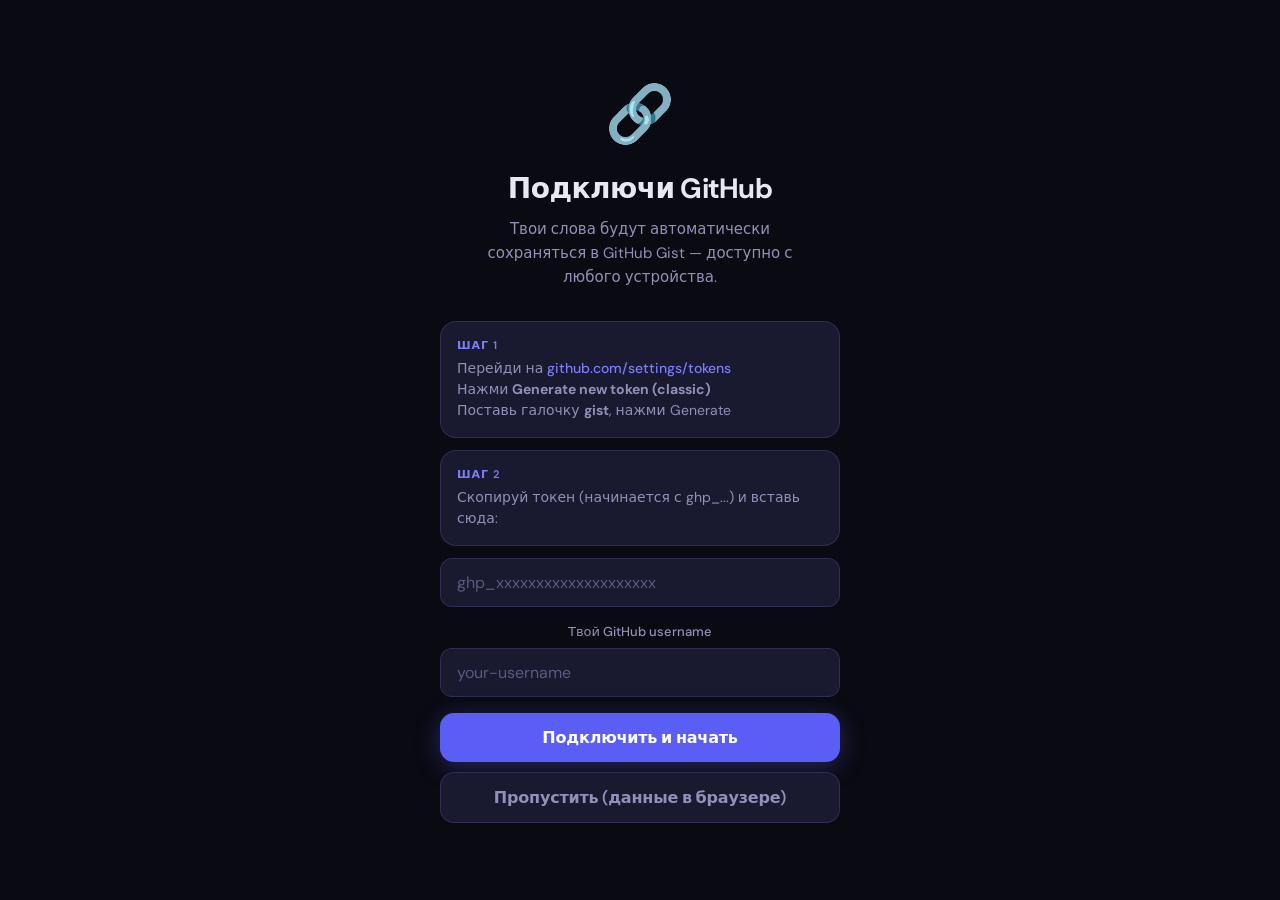
==== index.html @ 70afa363 "Update index.html" ====
<!DOCTYPE html>
<html lang="ru">
<head>
<meta charset="UTF-8">
<meta name="viewport" content="width=device-width, initial-scale=1.0, maximum-scale=1.0">
<meta name="apple-mobile-web-app-capable" content="yes">
<meta name="apple-mobile-web-app-status-bar-style" content="black-translucent">
<meta name="apple-mobile-web-app-title" content="LexFlow">
<meta name="theme-color" content="#0a0a12">
<title>LexFlow — English Trainer</title>
<link rel="preconnect" href="https://fonts.googleapis.com">
<link rel="preconnect" href="https://fonts.gstatic.com" crossorigin>
<link href="https://fonts.googleapis.com/css2?family=DM+Sans:ital,opsz,wght@0,9..40,300;0,9..40,400;0,9..40,500;0,9..40,600;1,9..40,300&family=DM+Mono:wght@400;500&display=swap" rel="stylesheet">
<style>
:root {
  --bg: #0a0a12;
  --bg2: #111120;
  --bg3: #191930;
  --card: #1a1a2e;
  --border: rgba(120,120,200,0.12);
  --border2: rgba(120,120,200,0.22);
  --accent: #5b5ef4;
  --accent2: #7b7ef8;
  --accent3: #3d3fb8;
  --gold: #f4a942;
  --gold2: #fcc472;
  --red: #e05252;
  --green: #4ecb8d;
  --text: #e8e8f2;
  --text2: #9090b8;
  --text3: #5a5a80;
  --mono: 'DM Mono', monospace;
  --sans: 'DM Sans', system-ui, sans-serif;
  --radius: 16px;
  --radius-sm: 10px;
  --shadow: 0 0 0 1px var(--border), 0 8px 32px rgba(0,0,10,0.5);
  --glow: 0 0 40px rgba(91,94,244,0.15);
}
*, *::before, *::after { box-sizing: border-box; margin: 0; padding: 0; }
html, body { height: 100%; background: var(--bg); color: var(--text); font-family: var(--sans); overflow: hidden; }

/* ─── SCREEN SYSTEM ─── */
.screen { display: none; flex-direction: column; height: 100dvh; overflow: hidden; animation: fadeUp .3s ease; }
.screen.active { display: flex; }
@keyframes fadeUp { from { opacity:0; transform:translateY(12px); } to { opacity:1; transform:translateY(0); } }

/* ─── NAV BAR ─── */
.nav {
  display: flex; align-items: center; justify-content: space-between;
  padding: 14px 20px; background: var(--bg);
  border-bottom: 1px solid var(--border); flex-shrink: 0;
}
.nav-title { font-size: 17px; font-weight: 600; letter-spacing: -0.3px; color: var(--text); }
.nav-icon { width: 36px; height: 36px; border-radius: 10px; background: var(--bg3); border: 1px solid var(--border2); display: flex; align-items: center; justify-content: center; cursor: pointer; transition: background .15s; color: var(--text2); font-size: 18px; }
.nav-icon:hover { background: var(--bg2); }

/* ─── BOTTOM TABS ─── */
.tabs {
  display: flex; background: var(--bg); border-top: 1px solid var(--border);
  padding: 8px 0 max(8px, env(safe-area-inset-bottom)); flex-shrink: 0;
}
.tab { flex: 1; display: flex; flex-direction: column; align-items: center; gap: 3px; cursor: pointer; padding: 4px 0; color: var(--text3); transition: color .15s; font-size: 10px; font-weight: 500; letter-spacing: 0.3px; }
.tab svg { width: 22px; height: 22px; }
.tab.active { color: var(--accent2); }
.tab.active svg { filter: drop-shadow(0 0 6px rgba(123,126,248,0.5)); }

/* ─── SCROLLABLE BODY ─── */
.body { flex: 1; overflow-y: auto; padding: 16px; -webkit-overflow-scrolling: touch; }
.body::-webkit-scrollbar { width: 4px; }
.body::-webkit-scrollbar-thumb { background: var(--border2); border-radius: 2px; }

/* ─── CARDS ─── */
.card { background: var(--card); border: 1px solid var(--border); border-radius: var(--radius); padding: 16px; margin-bottom: 12px; }
.card-sm { background: var(--bg3); border: 1px solid var(--border); border-radius: var(--radius-sm); padding: 12px 14px; margin-bottom: 8px; }

/* ─── BUTTONS ─── */
.btn {
  display: inline-flex; align-items: center; justify-content: center; gap: 8px;
  padding: 14px 28px; border-radius: 14px; border: none; font-family: var(--sans);
  font-size: 16px; font-weight: 600; cursor: pointer; transition: all .15s; letter-spacing: -0.2px;
}
.btn-primary { background: var(--accent); color: #fff; box-shadow: 0 4px 24px rgba(91,94,244,0.35); }
.btn-primary:hover { background: var(--accent2); box-shadow: 0 4px 32px rgba(91,94,244,0.5); }
.btn-primary:active { transform: scale(.97); }
.btn-ghost { background: var(--bg3); color: var(--text2); border: 1px solid var(--border2); }
.btn-ghost:hover { background: var(--bg2); color: var(--text); }
.btn-danger { background: rgba(224,82,82,0.12); color: var(--red); border: 1px solid rgba(224,82,82,0.2); }
.btn-sm { padding: 8px 16px; font-size: 14px; border-radius: 10px; }
.btn-icon { width: 44px; height: 44px; padding: 0; border-radius: 12px; }
.btn-full { width: 100%; }

/* ─── PILL BADGE ─── */
.pill { display: inline-flex; align-items: center; padding: 3px 10px; border-radius: 100px; font-size: 12px; font-weight: 500; }
.pill-accent { background: rgba(91,94,244,0.15); color: var(--accent2); }
.pill-gold { background: rgba(244,169,66,0.15); color: var(--gold2); }
.pill-red { background: rgba(224,82,82,0.15); color: var(--red); }
.pill-green { background: rgba(78,203,141,0.15); color: var(--green); }

/* ─── FORM ELEMENTS ─── */
.input {
  width: 100%; background: var(--bg3); border: 1px solid var(--border2); border-radius: 12px;
  padding: 13px 16px; color: var(--text); font-family: var(--sans); font-size: 16px; outline: none;
  transition: border-color .15s;
}
.input:focus { border-color: var(--accent); }
.input::placeholder { color: var(--text3); }
textarea.input { resize: vertical; min-height: 120px; }
.label { font-size: 13px; font-weight: 500; color: var(--text2); margin-bottom: 8px; display: block; }
.field { margin-bottom: 16px; }
.toggle-row { display: flex; align-items: center; justify-content: space-between; padding: 14px 0; border-bottom: 1px solid var(--border); }
.toggle-row:last-child { border-bottom: none; }
.toggle-label { font-size: 15px; color: var(--text); }
.toggle-sub { font-size: 12px; color: var(--text3); margin-top: 2px; }
.switch { position: relative; width: 48px; height: 28px; }
.switch input { opacity: 0; width: 0; height: 0; }
.slider { position: absolute; inset: 0; background: var(--bg3); border: 1px solid var(--border2); border-radius: 100px; cursor: pointer; transition: .2s; }
.slider::before { content:''; position:absolute; left: 3px; top: 3px; width: 20px; height: 20px; background: var(--text3); border-radius: 50%; transition: .2s; }
.switch input:checked + .slider { background: var(--accent); border-color: var(--accent); }
.switch input:checked + .slider::before { transform: translateX(20px); background: #fff; }
select.input { appearance: none; background-image: url("data:image/svg+xml,%3Csvg xmlns='http://www.w3.org/2000/svg' viewBox='0 0 12 8'%3E%3Cpath d='M1 1l5 5 5-5' stroke='%235a5a80' stroke-width='1.5' fill='none' stroke-linecap='round'/%3E%3C/svg%3E"); background-repeat: no-repeat; background-position: right 14px center; padding-right: 36px; }

/* ─── BEAUTIFUL RANGE SLIDERS ─── */
.range-input {
  -webkit-appearance: none;
  width: 100%;
  height: 8px;                    /* Толстый трек */
  border-radius: 9999px;
  background: linear-gradient(90deg, 
    var(--bg3) 0%, 
    var(--accent3) 30%, 
    var(--accent) 70%, 
    var(--accent2) 100%);
  outline: none;
  box-shadow: inset 0 2px 4px rgba(0,0,0,0.3);
  transition: all 0.2s ease;
}

.range-input::-webkit-slider-thumb {
  -webkit-appearance: none;
  width: 28px;                    /* Большой ползунок */
  height: 28px;
  border-radius: 50%;
  background: #ffffff;
  cursor: pointer;
  box-shadow: 
    0 4px 12px rgba(91,94,244,0.5),
    0 0 0 4px rgba(91,94,244,0.15),
    inset 0 2px 4px rgba(255,255,255,0.9);
  border: 2px solid var(--accent);
  transition: all 0.15s cubic-bezier(0.4, 0, 0.2, 1);
  position: relative;
  top: -10px;                     /* Центрируем по высоте трека */
}

.range-input::-webkit-slider-thumb:hover {
  transform: scale(1.15);
  box-shadow: 
    0 6px 16px rgba(91,94,244,0.6),
    0 0 0 6px rgba(91,94,244,0.25);
}

.range-input::-webkit-slider-thumb:active {
  transform: scale(0.95);
}

/* Для Firefox (на всякий случай) */
.range-input {
  accent-color: var(--accent);
}

/* Исправляем выравнивание в toggle-row */
.toggle-row {
  display: flex;
  align-items: center;
  justify-content: space-between;
  padding: 14px 0;
  border-bottom: 1px solid var(--border);
  gap: 16px;                    /* Добавляем отступ между текстом и слайдером */
}

.toggle-row > div:first-child {
  flex: 1;
  min-width: 0;                 /* Чтобы текст не ломал布局 */
}

.toggle-row input[type="range"] {
  flex-shrink: 0;
  width: 160px;                 /* Фиксированная ширина ползунка — не заезжает на текст */
}

/* ─── HOME SCREEN ─── */
.hero { text-align: center; padding: 32px 0 24px; }
.hero-logo { font-size: 42px; margin-bottom: 12px; }
.hero-title { font-size: 28px; font-weight: 600; letter-spacing: -0.5px; color: var(--text); }
.hero-sub { font-size: 15px; color: var(--text2); margin-top: 6px; }
.stat-row { display: grid; grid-template-columns: 1fr 1fr 1fr; gap: 10px; margin-bottom: 20px; }
.stat-box { background: var(--bg3); border: 1px solid var(--border); border-radius: var(--radius-sm); padding: 14px 10px; text-align: center; }
.stat-num { font-size: 26px; font-weight: 600; color: var(--accent2); font-variant-numeric: tabular-nums; }
.stat-lbl { font-size: 11px; color: var(--text3); margin-top: 3px; font-weight: 500; text-transform: uppercase; letter-spacing: 0.5px; }
.playlist-row { display: flex; align-items: center; gap: 12px; padding: 14px; background: var(--bg3); border: 1px solid var(--border); border-radius: var(--radius-sm); margin-bottom: 8px; cursor: pointer; transition: background .15s; }
.playlist-row:hover { background: var(--bg2); }
.playlist-icon { width: 40px; height: 40px; border-radius: 10px; background: linear-gradient(135deg, var(--accent3), var(--accent)); display: flex; align-items: center; justify-content: center; font-size: 20px; flex-shrink: 0; }
.playlist-name { font-size: 16px; font-weight: 500; }
.playlist-count { font-size: 13px; color: var(--text3); margin-top: 2px; }
.playlist-arrow { margin-left: auto; color: var(--text3); font-size: 18px; }
.playlist-play-btn {
  display: flex; align-items: center; justify-content: center;
  width: 36px; height: 36px; border-radius: 10px;
  background: var(--accent); color: #fff; font-size: 14px;
  cursor: pointer; flex-shrink: 0; border: none;
  box-shadow: 0 2px 10px rgba(91,94,244,0.4);
  transition: background .15s, transform .1s;
}
.playlist-play-btn:hover { background: var(--accent2); transform: scale(1.08); }
.playlist-play-btn:active { transform: scale(0.95); }
.section-header { display: flex; align-items: center; justify-content: space-between; margin-bottom: 12px; }
.section-title { font-size: 18px; font-weight: 600; }

/* ─── PLAYER SCREEN ─── */
.player-body { flex: 1; display: flex; flex-direction: column; align-items: center; justify-content: center; padding: 24px 20px; }
/* ─── IMPROVED WORD CARD ─── */
.word-card {
  width: 100%; 
  max-width: 380px;           /* чуть шире для воздуха */
  background: var(--card);
  border: 1px solid var(--border2);
  border-radius: 28px;        /* более современный радиус */
  padding: 40px 32px;         /* больше воздуха внутри */
  text-align: center; 
  box-shadow: 
    var(--shadow),
    0 20px 60px rgba(0, 0, 20, 0.6),
    inset 0 1px 0 rgba(255,255,255,0.06); /* мягкая внутренняя подсветка */
  transition: all 0.4s cubic-bezier(0.23, 1, 0.32, 1);
  position: relative; 
  overflow: hidden;
  backdrop-filter: blur(12px); /* glassmorphism эффект */
}

/* Градиентный оверлей для глубины */
.word-card::before {
  content: '';
  position: absolute;
  inset: 0;
  border-radius: 28px;
  background: radial-gradient(
    ellipse at 50% 20%, 
    rgba(91, 94, 244, 0.12) 0%, 
    transparent 70%
  );
  pointer-events: none;
  z-index: 1;
  opacity: 0.8;
  transition: opacity 0.4s ease;
}

/* Улучшенный glow при озвучке */
.word-card.speaking {
  border-color: var(--accent2);
  box-shadow: 
    0 0 0 1px rgba(123, 126, 248, 0.6),
    0 0 60px rgba(91, 94, 244, 0.45),
    var(--shadow),
    0 25px 70px rgba(91, 94, 244, 0.25);
  transform: translateY(-4px) scale(1.015); /* лёгкий подъём */
}

.word-card.speaking::before {
  opacity: 1;
  background: radial-gradient(
    ellipse at 50% 15%, 
    rgba(123, 126, 248, 0.25) 0%, 
    transparent 65%
  );
}

/* Плавная анимация пульса (более мягкая и современная) */
@keyframes speakingPulse {
  0%, 100% { 
    box-shadow: 0 0 0 1px rgba(123,126,248,0.4), var(--shadow), 0 20px 60px rgba(0,0,20,0.6); 
  }
  50% { 
    box-shadow: 0 0 0 12px rgba(91,94,244,0.15), 
                0 0 80px rgba(91,94,244,0.5), 
                var(--shadow); 
  }
}

.word-card.speaking {
  animation: speakingPulse 2.2s ease-in-out infinite;
}

/* Типографика — более премиум */
.word-text {
  font-size: 42px;            /* крупнее и заметнее */
  font-weight: 700;
  letter-spacing: -0.8px;
  line-height: 1.05;
  color: var(--text);
  margin-bottom: 12px;
  transition: all 0.3s ease;
}

.word-phonetic {
  font-family: var(--mono);
  font-size: 16.5px;
  color: var(--accent2);
  margin-bottom: 18px;
  min-height: 24px;
  letter-spacing: 0.5px;
  opacity: 0.95;
}

.word-translation {
  font-size: 19.5px;
  color: var(--text2);
  line-height: 1.35;
  min-height: 52px;
  transition: all 0.4s ease;
  padding: 8px 0;
}

/* Улучшенный спойлер перевода */
.word-translation.spoiler {
  filter: blur(8px);
  cursor: pointer;
  user-select: none;
  transition: filter 0.5s cubic-bezier(0.23, 1, 0.32, 1);
}

.word-translation.spoiler.revealed,
.word-translation:not(.spoiler) {
  filter: blur(0);
}

/* Номер слова и прогресс — аккуратнее */
.word-num {
  font-size: 13px;
  color: var(--text3);
  font-weight: 600;
  letter-spacing: 1.2px;
  text-transform: uppercase;
  margin-bottom: 28px;
  opacity: 0.85;
}
.word-num { font-size: 12px; color: var(--text3); font-weight: 500; letter-spacing: 1px; text-transform: uppercase; margin-bottom: 20px; }
.word-text { font-size: 36px; font-weight: 600; letter-spacing: -0.5px; color: var(--text); margin-bottom: 8px; line-height: 1.1; }
.word-phonetic { font-family: var(--mono); font-size: 15px; color: var(--accent2); margin-bottom: 16px; min-height: 22px; }
.word-translation { font-size: 18px; color: var(--text2); min-height: 26px; transition: opacity .3s; }
.word-translation.hidden { opacity: 0; }
.pause-countdown {
  font-size: 48px; font-weight: 300; color: var(--text3); font-variant-numeric: tabular-nums;
  margin-top: 24px; min-height: 60px;
}
.player-controls { display: flex; align-items: center; gap: 12px; margin-top: 28px; flex-wrap: wrap; justify-content: center; }
.ctrl-btn {
  display: flex; flex-direction: column; align-items: center; gap: 4px;
  background: var(--bg3); border: 1px solid var(--border2); border-radius: 14px;
  padding: 12px 16px; cursor: pointer; transition: all .15s; color: var(--text2); min-width: 64px;
  font-size: 11px; font-weight: 500; text-transform: uppercase; letter-spacing: 0.5px;
}
.ctrl-btn svg { width: 22px; height: 22px; }
.ctrl-btn:hover { background: var(--bg2); color: var(--text); }
.ctrl-btn.active { background: rgba(91,94,244,0.15); border-color: var(--accent); color: var(--accent2); }
.ctrl-btn.hard { background: rgba(224,82,82,0.12); border-color: rgba(224,82,82,0.2); color: var(--red); }
.play-btn {
  width: 72px; height: 72px; border-radius: 20px; background: var(--accent);
  border: none; cursor: pointer; display: flex; align-items: center; justify-content: center;
  box-shadow: 0 4px 24px rgba(91,94,244,0.4); transition: all .15s; color: #fff;
}
.play-btn svg { width: 28px; height: 28px; }
.play-btn:hover { background: var(--accent2); box-shadow: 0 4px 32px rgba(91,94,244,0.55); }
.play-btn:active { transform: scale(.95); }
.progress-bar-wrap { width: 100%; max-width: 360px; margin-top: 20px; }
.progress-bar-bg { width: 100%; height: 3px; background: var(--bg3); border-radius: 2px; overflow: hidden; }
.progress-bar-fill { height: 100%; background: var(--accent); border-radius: 2px; transition: width .4s ease; }
.mode-badge { padding: 4px 12px; border-radius: 100px; font-size: 12px; font-weight: 500; background: rgba(91,94,244,0.12); color: var(--accent2); display: inline-block; margin-bottom: 12px; }

/* ─── WORD LIST ─── */
.word-item { display: flex; align-items: center; gap: 10px; padding: 12px 14px; background: var(--bg3); border: 1px solid var(--border); border-radius: var(--radius-sm); margin-bottom: 6px; }
.word-item-text { font-size: 15px; font-weight: 500; flex: 1; }
.word-item-trans { font-size: 13px; color: var(--text3); }
.word-item-hard { width: 8px; height: 8px; border-radius: 50%; background: var(--red); flex-shrink: 0; }
.word-item-btns { display: flex; gap: 6px; }
.icon-btn { width: 32px; height: 32px; border-radius: 8px; background: transparent; border: none; color: var(--text3); cursor: pointer; display: flex; align-items: center; justify-content: center; font-size: 16px; transition: all .15s; }
.icon-btn:hover { background: var(--bg2); color: var(--text); }
.icon-btn.red:hover { color: var(--red); }

/* ─── SETTINGS ─── */
.settings-section { margin-bottom: 24px; }
.settings-title { font-size: 13px; font-weight: 600; color: var(--text3); text-transform: uppercase; letter-spacing: 0.8px; margin-bottom: 12px; }

/* ─── MODAL ─── */
.modal-overlay { position: fixed; inset: 0; background: rgba(0,0,10,0.75); z-index: 100; display: flex; align-items: flex-end; justify-content: center; padding: 0; animation: fadeIn .2s ease; }
.modal-overlay.hidden { display: none; }
@keyframes fadeIn { from { opacity:0; } to { opacity:1; } }
.modal { background: var(--bg2); border: 1px solid var(--border2); border-radius: 24px 24px 0 0; padding: 24px 20px max(24px, env(safe-area-inset-bottom)); width: 100%; max-width: 480px; animation: slideUp .3s ease; max-height: 90dvh; overflow-y: auto; }
@keyframes slideUp { from { transform: translateY(100%); } to { transform: translateY(0); } }
.modal-handle { width: 36px; height: 4px; background: var(--border2); border-radius: 2px; margin: 0 auto 20px; }
.modal-title { font-size: 20px; font-weight: 600; margin-bottom: 20px; }

/* ─── GITHUB STATUS ─── */
.sync-row { display: flex; align-items: center; gap: 8px; font-size: 13px; color: var(--text3); }
.sync-dot { width: 8px; height: 8px; border-radius: 50%; background: var(--text3); flex-shrink: 0; }
.sync-dot.ok { background: var(--green); }
.sync-dot.err { background: var(--red); }
.sync-dot.loading { background: var(--gold); animation: blink 1s ease infinite; }
@keyframes blink { 0%,100%{opacity:1} 50%{opacity:.3} }

/* ─── EMPTY STATE ─── */
.empty { text-align: center; padding: 48px 24px; }
.empty-icon { font-size: 48px; margin-bottom: 16px; }
.empty-text { font-size: 16px; color: var(--text2); margin-bottom: 8px; }
.empty-sub { font-size: 14px; color: var(--text3); }

/* ─── NOTIFICATIONS ─── */
.toast { position: fixed; bottom: 100px; left: 50%; transform: translateX(-50%); background: var(--bg3); border: 1px solid var(--border2); border-radius: 12px; padding: 12px 20px; font-size: 14px; font-weight: 500; color: var(--text); z-index: 200; white-space: nowrap; animation: toastIn .3s ease; }
@keyframes toastIn { from { opacity:0; transform: translateX(-50%) translateY(10px); } to { opacity:1; transform: translateX(-50%) translateY(0); } }

/* ─── GITHUB SETUP ─── */
.setup-screen { display: none; flex-direction: column; height: 100dvh; align-items: center; justify-content: center; padding: 32px 24px; text-align: center; }
.setup-screen.active { display: flex; }
.setup-logo { font-size: 56px; margin-bottom: 20px; }
.setup-title { font-size: 28px; font-weight: 700; margin-bottom: 10px; letter-spacing: -0.5px; }
.setup-sub { font-size: 15px; color: var(--text2); margin-bottom: 32px; line-height: 1.6; max-width: 320px; }
.step-card { background: var(--bg3); border: 1px solid var(--border2); border-radius: var(--radius); padding: 16px; margin-bottom: 12px; text-align: left; }
.step-num { font-size: 11px; font-weight: 600; text-transform: uppercase; letter-spacing: 1px; color: var(--accent2); margin-bottom: 6px; }
.step-text { font-size: 14px; color: var(--text2); line-height: 1.5; }
.step-link { color: var(--accent2); text-decoration: none; font-weight: 500; }
.step-link:hover { text-decoration: underline; }
/* Эффект спойлера для перевода */
  .spoiler {
    filter: blur(10px);
    cursor: pointer;
    transition: filter 0.4s ease;
    user-select: none;
  }
  .spoiler.revealed {
    filter: blur(0);
  }
/* Стили для управления плейлистами */
.playlist-card {
  display: flex;
  justify-content: space-between;
  align-items: center;
}
.playlist-actions {
  display: flex;
  gap: 12px;
  margin-left: 10px;
}
.action-btn {
  background: none;
  border: none;
  font-size: 1.2rem;
  cursor: pointer;
  padding: 5px;
  border-radius: 8px;
  transition: background 0.2s;
  -webkit-tap-highlight-color: transparent;
}
.action-btn:active {
  background: rgba(255, 255, 255, 0.15);
}

/* ─── AUTO PHONETIC LOADING ─── */
.phonetic-loading {
  animation: spin 1s linear infinite;
}
@keyframes spin {
  from { transform: rotate(0deg); }
  to { transform: rotate(360deg); }
}

/* ─── HIDE PLAYLIST SELECT WHEN INSIDE PLAYLIST ─── */
.add-word-inside-playlist .playlist-field {
  display: none;
}

/* ─── REORDER MODE (перетаскивание плейлистов) ─── */
#playlistList.reordering {
  user-select: none;
}

#playlistList.reordering .playlist-row {
  cursor: grab;
  position: relative;
}

#playlistList.reordering .playlist-row:active {
  cursor: grabbing;
}

#playlistList.reordering .playlist-row.dragging {
  opacity: 0.4;
  transform: scale(0.98);
}

.playlist-grip {
  font-size: 22px;
  color: var(--text3);
  width: 36px;
  height: 36px;
  display: flex;
  align-items: center;
  justify-content: center;
  margin-right: 8px;
  cursor: grab;
}

#playlistList.reordering .playlist-grip {
  color: var(--accent2);
}

.reorder-exit {
  position: sticky;
  top: 70px;
  align-self: center;
  font-size: 14px;
  font-weight: 600;
  background: var(--accent);
  color: #fff;
  padding: 8px 20px;
  border-radius: 9999px;
  z-index: 100;
  box-shadow: 0 4px 15px rgba(91,94,244,0.4);
  margin-bottom: 16px;
}

/* ─── IMPROVED VOICE SELECT ─── */
.voice-select-wrapper {
  position: relative;
}
.voice-select-wrapper::after {
  content: '🎤';
  position: absolute;
  right: 16px;
  top: 50%;
  transform: translateY(-50%);
  font-size: 18px;
  pointer-events: none;
  opacity: 0.6;
}
#voiceSelect {
  padding-right: 50px;
}
</style>
</head>
<body>

<!-- ─── SETUP SCREEN ─── -->
<div id="setupScreen" class="setup-screen">
  <div class="setup-logo">🔗</div>
  <div class="setup-title">Подключи GitHub</div>
  <div class="setup-sub">Твои слова будут автоматически сохраняться в GitHub Gist — доступно с любого устройства.</div>
  
  <div style="width:100%;max-width:400px">
    <div class="step-card">
      <div class="step-num">Шаг 1</div>
      <div class="step-text">Перейди на <a href="https://github.com/settings/tokens/new" target="_blank" class="step-link">github.com/settings/tokens</a><br>Нажми <strong>Generate new token (classic)</strong><br>Поставь галочку <strong>gist</strong>, нажми Generate</div>
    </div>
    <div class="step-card">
      <div class="step-num">Шаг 2</div>
      <div class="step-text">Скопируй токен (начинается с ghp_...) и вставь сюда:</div>
    </div>
    <div class="field" style="margin-top:8px">
      <input class="input" id="tokenInput" type="password" placeholder="ghp_xxxxxxxxxxxxxxxxxxxx" autocomplete="off" spellcheck="false">
    </div>
    <div class="field">
      <label class="label">Твой GitHub username</label>
      <input class="input" id="usernameInput" type="text" placeholder="your-username" autocomplete="off">
    </div>
    <button class="btn btn-primary btn-full" onclick="saveGithubConfig()">Подключить и начать</button>
    <button class="btn btn-ghost btn-full" style="margin-top:10px" onclick="skipGithub()">Пропустить (данные в браузере)</button>
  </div>
</div>

<!-- ─── MAIN APP ─── -->
<div id="app" style="display:none; height:100dvh; overflow:hidden;">

<!-- ═══ HOME SCREEN ═══ -->
<div id="homeScreen" class="screen active">
  <div class="nav">
    <div class="nav-title">LexFlow</div>
    <div style="display:flex;gap:8px">
      <div class="sync-row"><div class="sync-dot" id="syncDot"></div><span id="syncStatus">—</span></div>
      <div class="nav-icon" onclick="showModal('settingsModal')" title="Настройки">⚙️</div>
    </div>
  </div>
  <div class="body">
    <div class="hero">
      <div class="hero-logo">🎧</div>
      <div class="hero-title">Привет!</div>
      <div class="hero-sub">Выбери плейлист и начни тренировку</div>
    </div>
    <div class="stat-row">
      <div class="stat-box"><div class="stat-num" id="statToday">0</div><div class="stat-lbl">Сегодня</div></div>
      <div class="stat-box"><div class="stat-num" id="statHard">0</div><div class="stat-lbl">Сложных</div></div>
      <div class="stat-box"><div class="stat-num" id="statTotal">0</div><div class="stat-lbl">Всего</div></div>
    </div>
    <div class="section-header">
      <div class="section-title">Плейлисты</div>
      <button class="btn btn-ghost btn-sm" onclick="showModal('newPlaylistModal')">+ Создать</button>
    </div>
    <button class="btn btn-primary btn-full" style="margin-bottom:14px" onclick="showModal('playlistSelectModal')">▶ Начать тренировку</button>
    <button class="btn btn-full" style="margin-bottom:14px; background: var(--red); color: #fff; box-shadow: 0 4px 24px rgba(224,82,82,0.4);" onclick="startHardOnly()">🔴 Повторить только сложные слова</button>
    <div id="playlistList"></div>
  </div>
  <div class="tabs">
    <div class="tab active" onclick="switchTab('home')">
      <svg viewBox="0 0 24 24" fill="none" stroke="currentColor" stroke-width="2" stroke-linecap="round" stroke-linejoin="round"><path d="M3 9l9-7 9 7v11a2 2 0 0 1-2 2H5a2 2 0 0 1-2-2z"/><polyline points="9 22 9 12 15 12 15 22"/></svg>
      Главная
    </div>
    <div class="tab" onclick="switchTab('words')">
      <svg viewBox="0 0 24 24" fill="none" stroke="currentColor" stroke-width="2" stroke-linecap="round" stroke-linejoin="round"><path d="M4 19.5A2.5 2.5 0 0 1 6.5 17H20"/><path d="M6.5 2H20v20H6.5A2.5 2.5 0 0 1 4 19.5v-15A2.5 2.5 0 0 1 6.5 2z"/></svg>
      Слова
    </div>
    <div class="tab" onclick="switchTab('stats')">
      <svg viewBox="0 0 24 24" fill="none" stroke="currentColor" stroke-width="2" stroke-linecap="round" stroke-linejoin="round"><line x1="18" y1="20" x2="18" y2="10"/><line x1="12" y1="20" x2="12" y2="4"/><line x1="6" y1="20" x2="6" y2="14"/></svg>
      Прогресс
    </div>
    <div class="tab" onclick="switchTab('settings')">
      <svg viewBox="0 0 24 24" fill="none" stroke="currentColor" stroke-width="2" stroke-linecap="round" stroke-linejoin="round"><circle cx="12" cy="12" r="3"/><path d="M19.4 15a1.65 1.65 0 0 0 .33 1.82l.06.06a2 2 0 0 1-2.83 2.83l-.06-.06a1.65 1.65 0 0 0-1.82-.33 1.65 1.65 0 0 0-1 1.51V21a2 2 0 0 1-4 0v-.09A1.65 1.65 0 0 0 9 19.4a1.65 1.65 0 0 0-1.82.33l-.06.06a2 2 0 0 1-2.83-2.83l.06-.06A1.65 1.65 0 0 0 4.68 15a1.65 1.65 0 0 0-1.51-1H3a2 2 0 0 1 0-4h.09A1.65 1.65 0 0 0 4.6 9a1.65 1.65 0 0 0-.33-1.82l-.06-.06a2 2 0 0 1 2.83-2.83l.06.06A1.65 1.65 0 0 0 9 4.68a1.65 1.65 0 0 0 1-1.51V3a2 2 0 0 1 4 0v.09a1.65 1.65 0 0 0 1 1.51 1.65 1.65 0 0 0 1.82-.33l.06-.06a2 2 0 0 1 2.83 2.83l-.06.06A1.65 1.65 0 0 0 19.4 9a1.65 1.65 0 0 0 1.51 1H21a2 2 0 0 1 0 4h-.09a1.65 1.65 0 0 0-1.51 1z"/></svg>
      Настройки
    </div>
  </div>
</div>

<!-- ═══ WORDS SCREEN ═══ -->
<div id="wordsScreen" class="screen">
  <div class="nav">
    <div class="nav-title" id="wordsNavTitle">Слова</div>
    <div style="display:flex;gap:8px">
      <div class="nav-icon" onclick="showModal('importModal')">📥</div>
      <div class="nav-icon" onclick="updatePlaylistSelects(); showModal('addWordModal')">➕</div>
    </div>
  </div>
  <div class="body">
    <div style="margin-bottom:12px; display:flex; gap:8px;">
      <select class="input" id="filterPlaylist" style="flex:1" onchange="renderWordList()">
        <option value="">Все слова</option>
      </select>
      <button class="btn btn-ghost btn-sm" onclick="filterHard()" id="hardFilterBtn">🔴 Сложные</button>
    </div>
    <div style="margin-bottom: 12px;">
      <input type="text" id="searchWordInput" class="input" placeholder="Поиск (ru / en)..." oninput="renderWordList()">
    </div>
    <div id="wordList"></div>
  </div>
  <div class="tabs">
    <div class="tab" onclick="switchTab('home')">
      <svg viewBox="0 0 24 24" fill="none" stroke="currentColor" stroke-width="2" stroke-linecap="round" stroke-linejoin="round"><path d="M3 9l9-7 9 7v11a2 2 0 0 1-2 2H5a2 2 0 0 1-2-2z"/><polyline points="9 22 9 12 15 12 15 22"/></svg>
      Главная
    </div>
    <div class="tab active" onclick="switchTab('words')">
      <svg viewBox="0 0 24 24" fill="none" stroke="currentColor" stroke-width="2" stroke-linecap="round" stroke-linejoin="round"><path d="M4 19.5A2.5 2.5 0 0 1 6.5 17H20"/><path d="M6.5 2H20v20H6.5A2.5 2.5 0 0 1 4 19.5v-15A2.5 2.5 0 0 1 6.5 2z"/></svg>
      Слова
    </div>
    <div class="tab" onclick="switchTab('stats')">
      <svg viewBox="0 0 24 24" fill="none" stroke="currentColor" stroke-width="2" stroke-linecap="round" stroke-linejoin="round"><line x1="18" y1="20" x2="18" y2="10"/><line x1="12" y1="20" x2="12" y2="4"/><line x1="6" y1="20" x2="6" y2="14"/></svg>
      Прогресс
    </div>
    <div class="tab" onclick="switchTab('settings')">
      <svg viewBox="0 0 24 24" fill="none" stroke="currentColor" stroke-width="2" stroke-linecap="round" stroke-linejoin="round"><circle cx="12" cy="12" r="3"/><path d="M19.4 15a1.65 1.65 0 0 0 .33 1.82l.06.06a2 2 0 0 1-2.83 2.83l-.06-.06a1.65 1.65 0 0 0-1.82-.33 1.65 1.65 0 0 0-1 1.51V21a2 2 0 0 1-4 0v-.09A1.65 1.65 0 0 0 9 19.4a1.65 1.65 0 0 0-1.82.33l-.06.06a2 2 0 0 1-2.83-2.83l.06-.06A1.65 1.65 0 0 0 4.68 15a1.65 1.65 0 0 0-1.51-1H3a2 2 0 0 1 0-4h.09A1.65 1.65 0 0 0 4.6 9a1.65 1.65 0 0 0-.33-1.82l-.06-.06a2 2 0 0 1 2.83-2.83l.06.06A1.65 1.65 0 0 0 9 4.68a1.65 1.65 0 0 0 1-1.51V3a2 2 0 0 1 4 0v.09a1.65 1.65 0 0 0 1 1.51 1.65 1.65 0 0 0 1.82-.33l.06-.06a2 2 0 0 1 2.83 2.83l-.06.06A1.65 1.65 0 0 0 19.4 9a1.65 1.65 0 0 0 1.51 1H21a2 2 0 0 1 0 4h-.09a1.65 1.65 0 0 0-1.51 1z"/></svg>
      Настройки
    </div>
  </div>
</div>

<!-- ═══ STATS SCREEN ═══ -->
<div id="statsScreen" class="screen">
  <div class="nav"><div class="nav-title">Прогресс</div></div>
  <div class="body">
    <div class="card" style="text-align:center">
      <div style="font-size:48px;margin-bottom:8px">📊</div>
      <div class="stat-num" style="font-size:36px" id="statsToday">0</div>
      <div style="font-size:14px;color:var(--text3);margin-top:4px">слов сегодня</div>
    </div>
    <div style="display:grid;grid-template-columns:1fr 1fr;gap:10px;margin-bottom:12px">
      <div class="stat-box"><div class="stat-num" id="statsTotal">0</div><div class="stat-lbl">Всего слов</div></div>
      <div class="stat-box"><div class="stat-num" id="statsHard">0</div><div class="stat-lbl">Сложных</div></div>
      <div class="stat-box"><div class="stat-num" id="statsPlaylists">0</div><div class="stat-lbl">Плейлистов</div></div>
      <div class="stat-box"><div class="stat-num" id="statsSessions">0</div><div class="stat-lbl">Сессий</div></div>
    </div>
    <div class="card">
      <div class="section-title" style="margin-bottom:16px">Сложные слова</div>
      <div id="hardWordsList"></div>
    </div>
  </div>
  <div style="margin: 20px 0; padding: 0 10px;">
      <button class="btn btn-outline" style="color: #ff4d4d; border-color: #ff4d4d; width: 100%;" onclick="resetAllProgress()">
        🗑️ Сбросить весь прогресс
      </button>
    </div>
  <div class="tabs">
    <div class="tab" onclick="switchTab('home')">
      <svg viewBox="0 0 24 24" fill="none" stroke="currentColor" stroke-width="2" stroke-linecap="round" stroke-linejoin="round"><path d="M3 9l9-7 9 7v11a2 2 0 0 1-2 2H5a2 2 0 0 1-2-2z"/><polyline points="9 22 9 12 15 12 15 22"/></svg>
      Главная
    </div>
    <div class="tab" onclick="switchTab('words')">
      <svg viewBox="0 0 24 24" fill="none" stroke="currentColor" stroke-width="2" stroke-linecap="round" stroke-linejoin="round"><path d="M4 19.5A2.5 2.5 0 0 1 6.5 17H20"/><path d="M6.5 2H20v20H6.5A2.5 2.5 0 0 1 4 19.5v-15A2.5 2.5 0 0 1 6.5 2z"/></svg>
      Слова
    </div>
    <div class="tab active" onclick="switchTab('stats')">
      <svg viewBox="0 0 24 24" fill="none" stroke="currentColor" stroke-width="2" stroke-linecap="round" stroke-linejoin="round"><line x1="18" y1="20" x2="18" y2="10"/><line x1="12" y1="20" x2="12" y2="4"/><line x1="6" y1="20" x2="6" y2="14"/></svg>
      Прогресс
    </div>
    <div class="tab" onclick="switchTab('settings')">
      <svg viewBox="0 0 24 24" fill="none" stroke="currentColor" stroke-width="2" stroke-linecap="round" stroke-linejoin="round"><circle cx="12" cy="12" r="3"/><path d="M19.4 15a1.65 1.65 0 0 0 .33 1.82l.06.06a2 2 0 0 1-2.83 2.83l-.06-.06a1.65 1.65 0 0 0-1.82-.33 1.65 1.65 0 0 0-1 1.51V21a2 2 0 0 1-4 0v-.09A1.65 1.65 0 0 0 9 19.4a1.65 1.65 0 0 0-1.82.33l-.06.06a2 2 0 0 1-2.83-2.83l.06-.06A1.65 1.65 0 0 0 4.68 15a1.65 1.65 0 0 0-1.51-1H3a2 2 0 0 1 0-4h.09A1.65 1.65 0 0 0 4.6 9a1.65 1.65 0 0 0-.33-1.82l-.06-.06a2 2 0 0 1 2.83-2.83l.06.06A1.65 1.65 0 0 0 9 4.68a1.65 1.65 0 0 0 1-1.51V3a2 2 0 0 1 4 0v.09a1.65 1.65 0 0 0 1 1.51 1.65 1.65 0 0 0 1.82-.33l.06-.06a2 2 0 0 1 2.83 2.83l-.06.06A1.65 1.65 0 0 0 19.4 9a1.65 1.65 0 0 0 1.51 1H21a2 2 0 0 1 0 4h-.09a1.65 1.65 0 0 0-1.51 1z"/></svg>
      Настройки
    </div>
  </div>
</div>

<!-- ═══ SETTINGS SCREEN ═══ -->
<div id="settingsScreen" class="screen">
  <div class="nav"><div class="nav-title">Настройки</div></div>
  <div class="body">
    <div class="settings-section">
      <div class="settings-title">Воспроизведение</div>
      <div class="card">
        <div class="toggle-row">
          <div><div class="toggle-label">Пауза перед произношением (сек)</div><div class="toggle-sub" id="pauseBeforeVal">2 сек</div></div>
          <input type="range" class="range-input" id="pauseBefore" min="0" max="10" value="2" style="width:120px" oninput="updateRangeLabel('pauseBefore','pauseBeforeVal','сек')">
        </div>
        <div class="toggle-row">
          <div><div class="toggle-label">Пауза между словами (сек)</div><div class="toggle-sub" id="pauseAfterVal">4 сек</div></div>
          <input type="range" class="range-input" id="pauseAfter" min="1" max="15" value="4" style="width:120px" oninput="updateRangeLabel('pauseAfter','pauseAfterVal','сек')">
        </div>
        <div class="toggle-row">
          <div><div class="toggle-label">Скорость речи</div><div class="toggle-sub" id="speechRateVal">Нормальная (1.0x)</div></div>
          <input type="range" class="range-input" id="speechRate" min="1" max="15" value="10" style="width:120px" oninput="updateSpeechRate()">
        </div>
        <div class="field">
  <label class="label">Голос озвучки</label>
  <div style="display:flex; gap:8px; align-items:center;">
    <select class="input" id="voiceSelect" style="flex:1; background: var(--bg3); color: white; border: 1px solid var(--border); padding: 8px; border-radius: 8px;">
      <option value="">Автоматический (лучший доступный)</option>
    </select>
    <button class="btn btn-ghost btn-icon" id="testVoiceBtn" title="Прослушать голос" style="width:52px; height:52px; font-size:22px;">▶</button>
  </div>
</div>
        <div class="toggle-row">
          <div><div class="toggle-label">Количество повторов слова</div><div class="toggle-sub" id="repeatCountVal">1 раз</div></div>
          <input type="range" class="range-input" id="repeatCount" min="1" max="5" value="1" style="width:120px" oninput="updateRangeLabel('repeatCount','repeatCountVal','раз')">
        </div>
      </div>
    </div>
    <div class="settings-section">
      <div class="settings-title">Отображение</div>
      <div class="card">
        <div class="toggle-row">
          <div><div class="toggle-label">Показывать перевод</div></div>
          <label class="switch"><input type="checkbox" id="showTranslation" checked onchange="saveSettings()"><span class="slider"></span></label>
        </div>
        <div class="toggle-row">
          <div><div class="toggle-label">Показывать транскрипцию</div></div>
          <label class="switch"><input type="checkbox" id="showPhonetic" checked onchange="saveSettings()"><span class="slider"></span></label>
        </div>
        <div class="toggle-row">
          <div><div class="toggle-label">Случайный порядок</div></div>
          <label class="switch"><input type="checkbox" id="randomMode" checked onchange="saveSettings()"><span class="slider"></span></label>
        </div>
        <div class="toggle-row">
          <div><div class="toggle-label">Зацикленный режим (Loop)</div></div>
          <label class="switch"><input type="checkbox" id="loopMode" onchange="saveSettings()"><span class="slider"></span></label>
        </div>
      </div>
    </div>
    <div class="settings-section">
      <div class="settings-title">GitHub синхронизация</div>
      <div class="card">
        <div class="toggle-row">
          <div><div class="toggle-label">Статус</div><div class="toggle-sub" id="githubStatusText">Не подключён</div></div>
          <div class="sync-dot" id="syncDot2"></div>
        </div>
        <button class="btn btn-ghost btn-sm" style="margin-top:8px" onclick="reconnectGithub()">Изменить токен</button>
        <button class="btn btn-ghost btn-sm" style="margin-top:8px;margin-left:8px" onclick="syncNow()">🔄 Синхронизировать</button>
      </div>
    </div>
    <div class="settings-section">
      <div class="settings-title">Данные</div>
      <div class="card">
        <button class="btn btn-danger btn-sm" onclick="resetAll()">Сбросить все данные</button>
      </div>
    </div>
  </div>
  <div class="tabs">
    <div class="tab" onclick="switchTab('home')">
      <svg viewBox="0 0 24 24" fill="none" stroke="currentColor" stroke-width="2" stroke-linecap="round" stroke-linejoin="round"><path d="M3 9l9-7 9 7v11a2 2 0 0 1-2 2H5a2 2 0 0 1-2-2z"/><polyline points="9 22 9 12 15 12 15 22"/></svg>
      Главная
    </div>
    <div class="tab" onclick="switchTab('words')">
      <svg viewBox="0 0 24 24" fill="none" stroke="currentColor" stroke-width="2" stroke-linecap="round" stroke-linejoin="round"><path d="M4 19.5A2.5 2.5 0 0 1 6.5 17H20"/><path d="M6.5 2H20v20H6.5A2.5 2.5 0 0 1 4 19.5v-15A2.5 2.5 0 0 1 6.5 2z"/></svg>
      Слова
    </div>
    <div class="tab" onclick="switchTab('stats')">
      <svg viewBox="0 0 24 24" fill="none" stroke="currentColor" stroke-width="2" stroke-linecap="round" stroke-linejoin="round"><line x1="18" y1="20" x2="18" y2="10"/><line x1="12" y1="20" x2="12" y2="4"/><line x1="6" y1="20" x2="6" y2="14"/></svg>
      Прогресс
    </div>
    <div class="tab active" onclick="switchTab('settings')">
      <svg viewBox="0 0 24 24" fill="none" stroke="currentColor" stroke-width="2" stroke-linecap="round" stroke-linejoin="round"><circle cx="12" cy="12" r="3"/><path d="M19.4 15a1.65 1.65 0 0 0 .33 1.82l.06.06a2 2 0 0 1-2.83 2.83l-.06-.06a1.65 1.65 0 0 0-1.82-.33 1.65 1.65 0 0 0-1 1.51V21a2 2 0 0 1-4 0v-.09A1.65 1.65 0 0 0 9 19.4a1.65 1.65 0 0 0-1.82.33l-.06.06a2 2 0 0 1-2.83-2.83l.06-.06A1.65 1.65 0 0 0 4.68 15a1.65 1.65 0 0 0-1.51-1H3a2 2 0 0 1 0-4h.09A1.65 1.65 0 0 0 4.6 9a1.65 1.65 0 0 0-.33-1.82l-.06-.06a2 2 0 0 1 2.83-2.83l.06.06A1.65 1.65 0 0 0 9 4.68a1.65 1.65 0 0 0 1-1.51V3a2 2 0 0 1 4 0v.09a1.65 1.65 0 0 0 1 1.51 1.65 1.65 0 0 0 1.82-.33l.06-.06a2 2 0 0 1 2.83 2.83l-.06.06A1.65 1.65 0 0 0 19.4 9a1.65 1.65 0 0 0 1.51 1H21a2 2 0 0 1 0 4h-.09a1.65 1.65 0 0 0-1.51 1z"/></svg>
      Настройки
    </div>
  </div>
</div>

<!-- ═══ PLAYER SCREEN ═══ -->
<div id="playerScreen" class="screen">
  <div class="nav">
    <div class="nav-icon" onclick="stopPlayer(); showScreen('homeScreen')">←</div>
    <div class="nav-title" id="playerTitle">Тренировка</div>
    <div class="nav-icon" id="loopBtn" onclick="toggleLoop()" title="Loop">🔁</div>
  </div>
  <div class="player-body">
    <div class="mode-badge" id="modeBadge">Random</div>
    <div class="word-card" id="wordCard">
      <div class="word-num" id="wordNum">1 / 10</div>
      <div class="word-text" id="wordText">—</div>
      <div class="word-phonetic" id="wordPhonetic"></div>
      <div class="word-translation" id="wordTranslation"></div>
      <div class="pause-countdown" id="pauseCountdown"></div>
    </div>
    <div class="progress-bar-wrap">
      <div class="progress-bar-bg"><div class="progress-bar-fill" id="progressFill" style="width:0%"></div></div>
    </div>
    <div class="player-controls">
      <div class="ctrl-btn" id="hardBtn" onclick="markHard()">
        <svg viewBox="0 0 24 24" fill="none" stroke="currentColor" stroke-width="2" stroke-linecap="round" stroke-linejoin="round"><path d="M10.29 3.86L1.82 18a2 2 0 0 0 1.71 3h16.94a2 2 0 0 0 1.71-3L13.71 3.86a2 2 0 0 0-3.42 0z"/><line x1="12" y1="9" x2="12" y2="13"/><line x1="12" y1="17" x2="12.01" y2="17"/></svg>
        Сложно
      </div>
      <div class="ctrl-btn" onclick="prevWord()">
        <svg viewBox="0 0 24 24" fill="none" stroke="currentColor" stroke-width="2" stroke-linecap="round" stroke-linejoin="round"><polygon points="19 20 9 12 19 4 19 20"/><line x1="5" y1="19" x2="5" y2="5"/></svg>
        Назад
      </div>
      <button class="play-btn" id="playBtn" onclick="togglePlay()">
        <svg id="playIcon" viewBox="0 0 24 24" fill="currentColor"><polygon points="5 3 19 12 5 21 5 3"/></svg>
      </button>
      <div class="ctrl-btn" onclick="nextWord()">
        <svg viewBox="0 0 24 24" fill="none" stroke="currentColor" stroke-width="2" stroke-linecap="round" stroke-linejoin="round"><polygon points="5 4 15 12 5 20 5 4"/><line x1="19" y1="5" x2="19" y2="19"/></svg>
        Вперёд
      </div>
      <div class="ctrl-btn" id="slowBtn" onclick="toggleSlow()">
        <svg viewBox="0 0 24 24" fill="none" stroke="currentColor" stroke-width="2" stroke-linecap="round" stroke-linejoin="round"><circle cx="12" cy="12" r="10"/><polyline points="12 6 12 12 16 14"/></svg>
        Slow
      </div>
    </div>
  </div>
</div>

</div><!-- end #app -->

<!-- ═══ MODALS ═══ -->

<!-- New Playlist Modal -->
<div class="modal-overlay hidden" id="newPlaylistModal" onclick="closeModalOutside(event,'newPlaylistModal')">
  <div class="modal">
    <div class="modal-handle"></div>
    <div class="modal-title">Новый плейлист</div>
    <div class="field"><label class="label">Название</label><input class="input" id="newPlaylistName" placeholder="Например: Транспорт"></div>
    <div class="field"><label class="label">Иконка (эмодзи)</label><input class="input" id="newPlaylistIcon" placeholder="🎯" maxlength="4"></div>
    <div style="display:flex;gap:10px">
      <button class="btn btn-ghost" style="flex:1" onclick="closeModal('newPlaylistModal')">Отмена</button>
      <button class="btn btn-primary" style="flex:1" onclick="createPlaylist()">Создать</button>
    </div>
  </div>
</div>

<!-- Add Word Modal -->
<div class="modal-overlay hidden" id="addWordModal" onclick="closeModalOutside(event,'addWordModal')">
  <div class="modal">
    <div class="modal-handle"></div>
    <div class="modal-title">Добавить слово</div>
    <div class="field"><label class="label">Английское слово</label><input class="input" id="newWordEn" placeholder="apple" autocapitalize="none" spellcheck="false"></div>
    <div class="field"><label class="label">Перевод (русский)</label><input class="input" id="newWordRu" placeholder="яблоко"></div>
    <div class="field"><label class="label">Транскрипция (необязательно)</label><input class="input" id="newWordPhonetic" placeholder="/ˈæpəl/" autocapitalize="none"></div>
    <div class="field playlist-field"><label class="label">Плейлист</label>
    <select class="input" id="newWordPlaylist"></select>
</div>
    <div style="display:flex;gap:10px">
      <button class="btn btn-ghost" style="flex:1" onclick="closeModal('addWordModal')">Отмена</button>
      <button class="btn btn-primary" style="flex:1" onclick="addWord()">Добавить</button>
    </div>
  </div>
</div>

<!-- Import Modal -->
<div class="modal-overlay hidden" id="importModal" onclick="closeModalOutside(event,'importModal')">
  <div class="modal">
    <div class="modal-handle"></div>
    <div class="modal-title">Импорт слов</div>
    <div class="field"><label class="label">Плейлист</label>
      <select class="input" id="importPlaylist"></select>
    </div>
    <div class="field">
      <label class="label">Вставь слова (одно на строку)</label>
      <div style="font-size:12px;color:var(--text3);margin-bottom:8px">Формат: <span style="color:var(--accent2);font-family:var(--mono)">english = перевод</span> или просто <span style="color:var(--accent2);font-family:var(--mono)">english</span></div>
      <textarea class="input" id="importText" placeholder="apple = яблоко&#10;book = книга&#10;computer = компьютер"></textarea>
    </div>
    <div style="display:flex;gap:10px">
      <button class="btn btn-ghost" style="flex:1" onclick="closeModal('importModal')">Отмена</button>
      <button class="btn btn-primary" style="flex:1" onclick="importWords()">Импортировать</button>
    </div>
  </div>
</div>

<!-- Edit Word Modal -->
<div class="modal-overlay hidden" id="editWordModal" onclick="closeModalOutside(event,'editWordModal')">
  <div class="modal">
    <div class="modal-handle"></div>
    <div class="modal-title">Редактировать слово</div>
    <input type="hidden" id="editWordId">
    <div class="field"><label class="label">Английское слово</label><input class="input" id="editWordEn" autocapitalize="none" spellcheck="false"></div>
    <div class="field"><label class="label">Перевод</label><input class="input" id="editWordRu"></div>
    <div class="field"><label class="label">Транскрипция</label><input class="input" id="editWordPhonetic" autocapitalize="none"></div>
    <div class="field"><label class="label">Плейлист</label>
      <select class="input" id="editWordPlaylist"></select>
    </div>
    <div style="display:flex;gap:10px">
      <button class="btn btn-ghost" style="flex:1" onclick="closeModal('editWordModal')">Отмена</button>
      <button class="btn btn-primary" style="flex:1" onclick="saveEditWord()">Сохранить</button>
    </div>
  </div>
</div>

<!-- Select Playlist for Player -->
<div class="modal-overlay hidden" id="playlistSelectModal" onclick="closeModalOutside(event,'playlistSelectModal')">
  <div class="modal">
    <div class="modal-handle"></div>
    <div class="modal-title">Начать тренировку</div>
    <div class="field"><label class="label">Плейлист</label>
      <select class="input" id="playlistSelectList">
        <option value="">Все слова</option>
      </select>
    </div>
    <div style="margin-bottom:16px">
      <label class="toggle-row" style="cursor:pointer">
        <div><div class="toggle-label">Только сложные слова</div></div>
        <label class="switch"><input type="checkbox" id="onlyHardMode"><span class="slider"></span></label>
      </label>
    </div>
    <div style="display:flex;gap:10px">
      <button class="btn btn-ghost" style="flex:1" onclick="closeModal('playlistSelectModal')">Отмена</button>
      <button class="btn btn-primary" style="flex:1" onclick="startPlayer()">▶ Старт</button>
    </div>
  </div>
</div>

<!-- Settings Modal (quick) -->
<div class="modal-overlay hidden" id="settingsModal" onclick="closeModalOutside(event,'settingsModal')">
  <div class="modal">
    <div class="modal-handle"></div>
    <div class="modal-title">Быстрые настройки</div>
    <div class="toggle-row">
      <div class="toggle-label">Показывать перевод</div>
      <label class="switch"><input type="checkbox" id="quickShowTranslation" onchange="syncQuickSetting('showTranslation',this)"><span class="slider"></span></label>
    </div>
    <div class="toggle-row">
      <div class="toggle-label">Случайный порядок</div>
      <label class="switch"><input type="checkbox" id="quickRandomMode" onchange="syncQuickSetting('randomMode',this)"><span class="slider"></span></label>
    </div>
    <div class="toggle-row">
      <div class="toggle-label">Зацикленный режим</div>
      <label class="switch"><input type="checkbox" id="quickLoopMode" onchange="syncQuickSetting('loopMode',this)"><span class="slider"></span></label>
    </div>
    <button class="btn btn-primary btn-full" style="margin-top:16px" onclick="closeModal('settingsModal')">Готово</button>
  </div>
</div>

<script>
// ═══════════════════════════════════════════════════════
// DATA LAYER
// ═══════════════════════════════════════════════════════

let db = {
  playlists: [],
  words: [],
  stats: { today: 0, todayDate: '', sessions: 0, hardCount: 0 },
  settings: {
    pauseBefore: 2, pauseAfter: 4, speechRate: 1.0, repeatCount: 1,
    showTranslation: true, showPhonetic: true, randomMode: true, loopMode: false
  },
  github: { token: '', username: '', gistId: '' }
};
let reorderMode = false;        // режим перестановки плейлистов

const STORAGE_KEY = 'lexflow_v1';

function loadLocal() {
  try {
    const saved = localStorage.getItem(STORAGE_KEY);
    if (saved) db = JSON.parse(saved);
    if (!db.playlists) db.playlists = [];
    if (!db.words) db.words = [];
    if (!db.stats) db.stats = { today: 0, todayDate: '', sessions: 0, hardCount: 0 };
    if (!db.settings) db.settings = { pauseBefore:2, pauseAfter:4, speechRate:1.0, repeatCount:1, showTranslation:true, showPhonetic:true, randomMode:true, loopMode:false };
    if (!db.github) db.github = { token:'', username:'', gistId:'' };
  } catch(e) { console.error(e); }
}

function saveLocal() {
  localStorage.setItem(STORAGE_KEY, JSON.stringify(db));
}

function uid() { return Date.now().toString(36) + Math.random().toString(36).slice(2,6); }

// Reset today stat if new day
function checkTodayReset() {
  const today = new Date().toDateString();
  if (db.stats.todayDate !== today) {
    db.stats.today = 0;
    db.stats.todayDate = today;
    saveLocal();
  }
}

// ═══════════════════════════════════════════════════════
// GITHUB GIST SYNC
// ═══════════════════════════════════════════════════════

function setSyncStatus(status) {
  const dots = document.querySelectorAll('.sync-dot');
  const label = document.getElementById('syncStatus');
  const label2 = document.getElementById('githubStatusText');
  dots.forEach(d => { d.className = 'sync-dot'; if(status==='ok') d.classList.add('ok'); else if(status==='err') d.classList.add('err'); else if(status==='loading') d.classList.add('loading'); });
  if(label) label.textContent = status==='ok'?'Синхр.':status==='err'?'Ошибка':'...';
  if(label2) label2.textContent = db.github.token ? (status==='ok'?'Подключён ✓':status==='err'?'Ошибка':'Синхронизация...') : 'Не подключён';
}

async function syncToGist() {
  if (!db.github.token) return;
  setSyncStatus('loading');
  const content = JSON.stringify({ playlists: db.playlists, words: db.words }, null, 2);
  const headers = { 'Authorization': `token ${db.github.token}`, 'Content-Type': 'application/json' };
  const body = JSON.stringify({ description: 'LexFlow vocabulary data', public: false, files: { 'lexflow_data.json': { content } } });
  try {
    let res;
    if (db.github.gistId) {
      res = await fetch(`https://api.github.com/gists/${db.github.gistId}`, { method: 'PATCH', headers, body });
    } else {
      res = await fetch('https://api.github.com/gists', { method: 'POST', headers, body });
    }
    if (!res.ok) throw new Error('HTTP ' + res.status);
    const data = await res.json();
    db.github.gistId = data.id;
    saveLocal();
    setSyncStatus('ok');
  } catch(e) {
    console.error('Sync error:', e);
    setSyncStatus('err');
  }
}

async function loadFromGist() {
  if (!db.github.token) return;
  setSyncStatus('loading');
  try {
    const res = await fetch('https://api.github.com/gists', { headers: { 'Authorization': `token ${db.github.token}` } });
    if (!res.ok) throw new Error('HTTP ' + res.status);
    const gists = await res.json();
    const lexGist = gists.find(g => g.description === 'LexFlow vocabulary data');
    if (lexGist) {
      db.github.gistId = lexGist.id;
      const gRes = await fetch(`https://api.github.com/gists/${lexGist.id}`, { headers: { 'Authorization': `token ${db.github.token}` } });
      const gData = await gRes.json();
      const content = JSON.parse(gData.files['lexflow_data.json'].content);
      if (content.playlists) db.playlists = content.playlists;
      if (content.words) db.words = content.words;
      saveLocal();
      renderAll();
    }
    setSyncStatus('ok');
  } catch(e) {
    console.error('Load gist error:', e);
    setSyncStatus('err');
  }
}

let syncTimer = null;
function scheduleSync() {
  clearTimeout(syncTimer);
  syncTimer = setTimeout(syncToGist, 2000);
}

function saveAndSync() {
  saveLocal();
  scheduleSync();
}

async function saveGithubConfig() {
  const token = document.getElementById('tokenInput').value.trim();
  const username = document.getElementById('usernameInput').value.trim();
  if (!token || !username) { showToast('Заполни все поля'); return; }
  db.github.token = token;
  db.github.username = username;
  db.github.gistId = '';
  saveLocal();
  document.getElementById('setupScreen').classList.remove('active');
  document.getElementById('app').style.display = 'block';
  renderAll();
  await loadFromGist();
}

function skipGithub() {
  db.github.token = '';
  saveLocal();
  document.getElementById('setupScreen').classList.remove('active');
  document.getElementById('app').style.display = 'block';
  renderAll();
  setSyncStatus('');
}

function reconnectGithub() {
  document.getElementById('setupScreen').classList.add('active');
  document.getElementById('app').style.display = 'none';
  document.getElementById('tokenInput').value = db.github.token;
  document.getElementById('usernameInput').value = db.github.username;
}

async function syncNow() { await syncToGist(); showToast('Синхронизировано!'); }

// ═══════════════════════════════════════════════════════
// SCREENS & TABS
// ═══════════════════════════════════════════════════════

function showScreen(id) {
  document.querySelectorAll('.screen').forEach(s => s.classList.remove('active'));
  document.getElementById(id).classList.add('active');
}

function switchTab(tab) {
  const map = { home:'homeScreen', words:'wordsScreen', stats:'statsScreen', settings:'settingsScreen' };
  showScreen(map[tab]);
  document.querySelectorAll('.tabs .tab').forEach((t,i,arr) => {
    const tabs = document.querySelectorAll('#'+map[tab]+' .tab');
    tabs.forEach(tb => tb.classList.remove('active'));
    const idx = ['home','words','stats','settings'].indexOf(tab);
    if (tabs[idx]) tabs[idx].classList.add('active');
  });
  if (tab === 'stats') renderStats();
  if (tab === 'words') renderWordList();
  if (tab === 'settings') applySettingsToUI();
}

// ═══════════════════════════════════════════════════════
// MODALS
// ═══════════════════════════════════════════════════════

function showModal(id) {
  document.getElementById(id).classList.remove('hidden');
  // Populate playlist selects in modals
if (id === 'addWordModal') {
  populatePlaylistSelect('newWordPlaylist');
  
  // НОВАЯ ЛОГИКА: проверяем, находимся ли мы внутри конкретного плейлиста
  const filterSelect = document.getElementById('filterPlaylist');
  const currentPlaylistId = filterSelect ? filterSelect.value : '';
  
  const modal = document.getElementById('addWordModal');
  if (currentPlaylistId) {
    // Мы внутри плейлиста → прячем поле выбора
    modal.classList.add('add-word-inside-playlist');
  } else {
    modal.classList.remove('add-word-inside-playlist');
  }
}
if (id === 'editWordModal') populatePlaylistSelect('editWordPlaylist');
if (id === 'importModal') populatePlaylistSelect('importPlaylist');

      // Автозаполнение транскрипции при добавлении слова
    if (id === 'addWordModal') {
      const enInput = document.getElementById('newWordEn');
      if (enInput) {
        // Удаляем старый listener, если был
        enInput.removeEventListener('blur', handlePhoneticBlur);
        // Добавляем новый
        enInput.addEventListener('blur', handlePhoneticBlur);
      }
    }
  if (id === 'playlistSelectModal') populatePlaylistSelect('playlistSelectList', true);
  if (id === 'settingsModal') {
    document.getElementById('quickShowTranslation').checked = db.settings.showTranslation;
    document.getElementById('quickRandomMode').checked = db.settings.randomMode;
    document.getElementById('quickLoopMode').checked = db.settings.loopMode;
  }
    // Подключаем кнопку предпрослушивания голоса
  if (id === 'settingsModal') {
    const testBtn = document.getElementById('testVoiceBtn');
    if (testBtn) {
      testBtn.onclick = testVoice;
    }
  }
}



// Обработчик для blur (когда пользователь вышел из поля Английское слово)
function handlePhoneticBlur(e) {
  const word = e.target.value.trim();
  if (word) {
    fetchPhonetic(word);
  }
}

function closeModal(id) { document.getElementById(id).classList.add('hidden'); }

function closeModalOutside(e, id) { if (e.target.id === id) closeModal(id); }

function populatePlaylistSelect(selectId, withAll = false) {
  const sel = document.getElementById(selectId);
  if (!sel) return;
  sel.innerHTML = '';
  if (withAll) sel.innerHTML = '<option value="">Все слова</option>';
  db.playlists.forEach(p => {
    const o = document.createElement('option');
    o.value = p.id; o.textContent = (p.icon||'📚') + ' ' + p.name;
    sel.appendChild(o);
  });
}

function syncQuickSetting(key, el) {
  db.settings[key] = el.checked;
  const mirror = document.getElementById(key);
  if (mirror) mirror.checked = el.checked;
  saveAndSync();
}

// ═══════════════════════════════════════════════════════
// PLAYLISTS
// ═══════════════════════════════════════════════════════

const PLAYLIST_EMOJIS = ['📚','🎯','🚀','💼','✈️','🏠','🎵','🌍','🔬','⚽','👔','🍕'];

function renderPlaylistList() {
  const container = document.getElementById('playlistList');
  if (!container) return;
  container.innerHTML = '';

  if (db.playlists.length === 0) {
    container.innerHTML = `<div class="empty"><div class="empty-icon">🎵</div><div class="empty-text">Нет плейлистов</div><div class="empty-sub">Нажми «+ Создать» чтобы добавить</div></div>`;
    return;
  }

  // Кнопка «Готово» в режиме перестановки — исправлено позиционирование
  if (reorderMode) {
    const exitBtn = document.createElement('div');
    exitBtn.className = 'reorder-exit';
    exitBtn.textContent = '✓ Готово';
    exitBtn.style.position = 'sticky';
    exitBtn.style.top = '70px';           // опускаем ниже навбара
    exitBtn.style.zIndex = '100';
    exitBtn.style.marginBottom = '12px';
    exitBtn.style.alignSelf = 'center';
    exitBtn.onclick = exitReorderMode;
    container.appendChild(exitBtn);
  }

  db.playlists.forEach((pl, index) => {
    const wordCount = db.words.filter(w => w.playlistId === pl.id).length;
    const row = document.createElement('div');
    row.className = 'playlist-row';
    row.draggable = reorderMode;
    row.dataset.index = index;

    // Долгое нажатие (long press)
    let longPressTimer;
    row.addEventListener('mousedown', (e) => {
      if (reorderMode) return;
      longPressTimer = setTimeout(() => enterReorderMode(), 500);
    });
    row.addEventListener('mouseup', () => clearTimeout(longPressTimer));
    row.addEventListener('mouseleave', () => clearTimeout(longPressTimer));
    row.addEventListener('touchstart', (e) => {
      if (reorderMode) return;
      longPressTimer = setTimeout(() => enterReorderMode(), 500);
    });
    row.addEventListener('touchend', () => clearTimeout(longPressTimer));
    row.addEventListener('touchcancel', () => clearTimeout(longPressTimer));

    // Drag & Drop
    row.addEventListener('dragstart', (e) => {
      if (!reorderMode) return;
      e.dataTransfer.effectAllowed = 'move';
      row.classList.add('dragging');
      e.dataTransfer.setData('text/plain', index);
    });
    row.addEventListener('dragend', () => row.classList.remove('dragging'));

    row.addEventListener('dragover', (e) => {
      if (!reorderMode) return;
      e.preventDefault();
      const dragging = document.querySelector('.playlist-row.dragging');
      if (dragging && dragging !== row) {
        const rect = row.getBoundingClientRect();
        const offset = e.clientY - rect.top;
        if (offset < rect.height / 2) {
          container.insertBefore(dragging, row);
        } else {
          container.insertBefore(dragging, row.nextSibling);
        }
      }
    });

    row.addEventListener('drop', (e) => {
      if (!reorderMode) return;
      e.preventDefault();
      const fromIndex = parseInt(e.dataTransfer.getData('text/plain'));
      const toIndex = Array.from(container.children)
        .filter(el => el.classList.contains('playlist-row'))
        .indexOf(row);
      
      if (fromIndex !== toIndex) {
        const moved = db.playlists.splice(fromIndex, 1)[0];
        db.playlists.splice(toIndex, 0, moved);
        saveAndSync();
        renderPlaylistList();
      }
    });

    row.innerHTML = `
      ${reorderMode ? `<div class="playlist-grip">☰</div>` : ''}
      <div class="playlist-icon">${pl.icon || '📚'}</div>
      <div style="flex:1" onclick="${reorderMode ? '' : `openPlaylist('${pl.id}')`}">
        <div class="playlist-name">${esc(pl.name)}</div>
        <div class="playlist-count">${wordCount} слов</div>
      </div>
      <div style="display:flex;gap:6px;align-items:center">
        <button class="action-btn" onclick="event.stopPropagation(); renamePlaylist('${pl.id}')" title="Переименовать">✏️</button>
        <button class="action-btn" onclick="event.stopPropagation(); deletePlaylistById('${pl.id}')" title="Удалить">🗑️</button>
        ${!reorderMode ? `<button class="playlist-play-btn" onclick="event.stopPropagation(); openPlayerForPlaylist('${pl.id}')" title="Начать тренировку">▶</button>` : ''}
      </div>
    `;
    container.appendChild(row);
  });
}

// Вход в режим перестановки (по долгому нажатию)
function enterReorderMode() {
  reorderMode = true;
  const container = document.getElementById('playlistList');
  if (container) container.classList.add('reordering');
  renderPlaylistList();
  showToast('Режим перестановки включён. Перетаскивай плейлисты');
}

// Выход из режима
function exitReorderMode() {
  reorderMode = false;
  const container = document.getElementById('playlistList');
  if (container) container.classList.remove('reordering');
  renderPlaylistList();
  showToast('Порядок плейлистов сохранён');
}

// Предпрослушивание выбранного голоса
function testVoice() {
  const voiceSelect = document.getElementById('voiceSelect');
  if (!voiceSelect) return;

  const testText = "Hello, this is LexFlow. How does this voice sound?";

  // Временно используем выбранный голос
  const originalVoice = db.settings.selectedVoice;
  if (voiceSelect.value) {
    db.settings.selectedVoice = voiceSelect.value;
  }

  speak(testText).then(() => {
    // Возвращаем оригинальное значение
    db.settings.selectedVoice = originalVoice;
  });
}

// Автоматическое получение транскрипции по английскому слову
async function fetchPhonetic(word) {
  if (!word || word.length < 2) return null;
  
  const phoneticInput = document.getElementById('newWordPhonetic');
  if (!phoneticInput) return null;

  // Показываем индикатор загрузки
  phoneticInput.style.opacity = '0.6';
  phoneticInput.value = '🔄 загружаем...';

  try {
    const response = await fetch(`https://api.dictionaryapi.dev/api/v2/entries/en/${encodeURIComponent(word.trim())}`);
    
    if (!response.ok) throw new Error('Не найдено');
    
    const data = await response.json();
    
    // Берём первую транскрипцию (обычно самая правильная)
    let phonetic = null;
    if (Array.isArray(data) && data.length > 0) {
      phonetic = data[0].phonetic || 
                 (data[0].phonetics && data[0].phonetics[0] && data[0].phonetics[0].text);
    }
    
    if (phonetic) {
      phoneticInput.value = phonetic;
      showToast('✅ Транскрипция загружена');
    } else {
      phoneticInput.value = '';
      showToast('Транскрипция не найдена');
    }
  } catch (e) {
    phoneticInput.value = '';
    // Тихо, без ошибки — слово может быть редким
  } finally {
    phoneticInput.style.opacity = '1';
  }
}

function updatePlaylistSelects() {
  const select = document.getElementById('newWordPlaylist');
  if (!select) return;

  // Очищаем и добавляем вариант «Все слова»
  select.innerHTML = '<option value="">Все слова</option>';

  db.playlists.forEach(pl => {
    const opt = document.createElement('option');
    opt.value = pl.id;
    opt.textContent = (pl.icon || '📚') + ' ' + pl.name;
    select.appendChild(opt);
  });
}

function renamePlaylist(id) {
  const pl = db.playlists.find(p => p.id === id);
  if (!pl) return;
  const newName = prompt('Введите новое название плейлиста:', pl.name);
  if (newName && newName.trim() !== '') {
    pl.name = newName.trim();
    saveAndSync();
    renderAll();
  }
}

// Функция для удаления (вызывается из карточки плейлиста)
function deletePlaylistById(id) {
  const pl = db.playlists.find(p => p.id === id);
  if (!pl) return;

  // Меням текст подтверждения для ясности
  if (confirm(`Удалить плейлист "${pl.name}" и ВСЕ слова в нем?`)) {
    // 1. Удаляем сам плейлист
    db.playlists = db.playlists.filter(p => p.id !== id);
    
    // 2. УДАЛЯЕМ слова вместо того, чтобы просто стирать им ID
    db.words = db.words.filter(w => w.playlistId !== id);

    saveAndSync();
    renderAll();
    showToast('Плейлист и слова удалены');
  }
}

function createPlaylist() {
  const name = document.getElementById('newPlaylistName').value.trim();
  const icon = document.getElementById('newPlaylistIcon').value.trim() || PLAYLIST_EMOJIS[Math.floor(Math.random()*PLAYLIST_EMOJIS.length)];
  if (!name) { showToast('Введи название'); return; }
  db.playlists.push({ id: uid(), name, icon });
  saveAndSync();
  closeModal('newPlaylistModal');
  document.getElementById('newPlaylistName').value = '';
  document.getElementById('newPlaylistIcon').value = '';
  renderAll();
  showToast('Плейлист создан!');
}

function openPlaylist(id) {
  document.getElementById('filterPlaylist').value = id;
  switchTab('words');
}

function openPlayerForPlaylist(id) {
  document.getElementById('playlistSelectList').value = id;
  showModal('playlistSelectModal');
  setTimeout(() => { document.getElementById('playlistSelectList').value = id; }, 50);
}



// ═══════════════════════════════════════════════════════
// WORDS
// ═══════════════════════════════════════════════════════

let showingHardOnly = false;

function filterHard() {
  showingHardOnly = !showingHardOnly;
  document.getElementById('hardFilterBtn').classList.toggle('active', showingHardOnly);
  document.getElementById('hardFilterBtn').style.background = showingHardOnly ? 'rgba(224,82,82,0.15)' : '';
  document.getElementById('hardFilterBtn').style.color = showingHardOnly ? 'var(--red)' : '';
  renderWordList();
}

function renderWordList() {
  const el = document.getElementById('wordList');
  if (!el) return;
  const filterPl = document.getElementById('filterPlaylist') ? document.getElementById('filterPlaylist').value : '';
  let words = db.words;
  const searchInput = document.getElementById('searchWordInput');
  const query = searchInput ? searchInput.value.toLowerCase().trim() : '';
  if (filterPl) words = words.filter(w => w.playlistId === filterPl);
  if (showingHardOnly) words = words.filter(w => w.hard);
  if (query) {
    words = words.filter(w => 
      (w.en && w.en.toLowerCase().includes(query)) || 
      (w.ru && w.ru.toLowerCase().includes(query))
    );
  }

  // Update filter select
  const sel = document.getElementById('filterPlaylist');
  if (sel && sel.options.length <= 1) {
    db.playlists.forEach(p => {
      const o = document.createElement('option');
      o.value = p.id; o.textContent = (p.icon||'📚') + ' ' + p.name;
      sel.appendChild(o);
    });
  }

  if (words.length === 0) {
    el.innerHTML = `<div class="empty"><div class="empty-icon">📝</div><div class="empty-text">Слов нет</div><div class="empty-sub">Нажми ➕ чтобы добавить слова</div></div>`;
    return;
  }
  el.innerHTML = words.map(w => {
    const pl = db.playlists.find(p => p.id === w.playlistId);
    return `<div class="word-item">
      ${w.hard ? '<div class="word-item-hard"></div>' : ''}
      <div style="flex:1">
        <div class="word-item-text">${esc(w.en)}</div>
        <div class="word-item-trans">${esc(w.ru||'')} ${pl?'<span class="pill pill-accent">'+esc(pl.name)+'</span>':''}</div>
      </div>
      <div class="word-item-btns">
        <div class="icon-btn" onclick="toggleWordHard('${w.id}')" title="${w.hard?'Убрать отметку':'Отметить сложным'}">${w.hard?'🔴':'⚪'}</div>
        <div class="icon-btn" onclick="editWord('${w.id}')">✏️</div>
        <div class="icon-btn red" onclick="deleteWord('${w.id}')">🗑️</div>
      </div>
    </div>`;
  }).join('');
}

function addWord() {
  const en = document.getElementById('newWordEn').value.trim();
  const ru = document.getElementById('newWordRu').value.trim();
  const phonetic = document.getElementById('newWordPhonetic').value.trim();

  // ─── ИСПРАВЛЕННАЯ ЛОГИКА ПЛЕЙЛИСТА ───
  let playlistId = '';

  // 1. Проверяем, скрыто ли поле выбора (мы внутри конкретного плейлиста)
  const modal = document.getElementById('addWordModal');
  const isInsidePlaylist = modal.classList.contains('add-word-inside-playlist');

  if (isInsidePlaylist) {
    // Берём ID из текущего фильтра (то, в каком плейлисте мы сейчас находимся)
    const filterSelect = document.getElementById('filterPlaylist');
    playlistId = filterSelect ? filterSelect.value : '';
  } else {
    // Поле видно — берём выбранное значение из селекта
    playlistId = document.getElementById('newWordPlaylist').value;
  }

  if (!en) { 
    showToast('Введи слово'); 
    return; 
  }

  db.words.push({ 
    id: uid(), 
    en, 
    ru, 
    phonetic, 
    playlistId, 
    hard: false, 
    addedAt: Date.now() 
  });

  saveAndSync();
  closeModal('addWordModal');

  // Очищаем поля
  document.getElementById('newWordEn').value = '';
  document.getElementById('newWordRu').value = '';
  document.getElementById('newWordPhonetic').value = '';

  renderAll();
  showToast('Слово добавлено!');
}

function importWords() {
  const text = document.getElementById('importText').value;
  const playlistId = document.getElementById('importPlaylist').value;
  const lines = text.split('\n').map(l=>l.trim()).filter(Boolean);
  let count = 0;
  lines.forEach(line => {
    const [left, right] = line.split(/[=\-–—:]\s*/);
    if (!left) return;
    const en = left.trim();
    const ru = (right||'').trim();
    if (en) { db.words.push({ id:uid(), en, ru, phonetic:'', playlistId, hard:false, addedAt:Date.now() }); count++; }
  });
  saveAndSync();
  closeModal('importModal');
  document.getElementById('importText').value = '';
  renderAll();
  showToast(`Добавлено ${count} слов!`);
}

function deleteWord(id) {
  if (!confirm('Удалить слово?')) return;
  db.words = db.words.filter(w => w.id !== id);
  saveAndSync();
  renderAll();
}

function toggleWordHard(id) {
  const w = db.words.find(w => w.id === id);
  if (w) { w.hard = !w.hard; saveAndSync(); renderAll(); }
}

function editWord(id) {
  const w = db.words.find(w => w.id === id);
  if (!w) return;
  document.getElementById('editWordId').value = id;
  document.getElementById('editWordEn').value = w.en;
  document.getElementById('editWordRu').value = w.ru||'';
  document.getElementById('editWordPhonetic').value = w.phonetic||'';
  showModal('editWordModal');
  setTimeout(() => { document.getElementById('editWordPlaylist').value = w.playlistId||''; }, 50);
}

function saveEditWord() {
  const id = document.getElementById('editWordId').value;
  const w = db.words.find(w => w.id === id);
  if (!w) return;
  w.en = document.getElementById('editWordEn').value.trim();
  w.ru = document.getElementById('editWordRu').value.trim();
  w.phonetic = document.getElementById('editWordPhonetic').value.trim();
  w.playlistId = document.getElementById('editWordPlaylist').value;
  saveAndSync();
  closeModal('editWordModal');
  renderAll();
  showToast('Сохранено!');
}

// ═══════════════════════════════════════════════════════
// STATS
// ═══════════════════════════════════════════════════════

function checkTodayReset() {
  const today = new Date().toDateString();
  if (db.stats.todayDate !== today) {
    db.stats.today = 0;
    db.stats.todayDate = today;
    saveLocal(); // Чтобы сброс сохранился в памяти
  }
}

function renderStats() {
  // 1. Считаем сложные слова
  const hardWords = db.words.filter(w => w.hard);
  
  // 2. Считаем ВСЕ слова (как и должно быть в поле «Всего слов»)
  const totalLearned = db.words.length;
  
  // 3. Считаем слова, выученные именно СЕГОДНЯ
  const todayStr = new Date().toISOString().split('T')[0];
  const todayCount = db.words.filter(w => w.learned && w.lastLearnedDate === todayStr).length;

  // 4. Выводим цифры в окошки (теперь они будут обнуляться)
  document.getElementById('statsToday').textContent = db.stats.today;
  document.getElementById('statsTotal').textContent = totalLearned; // Теперь тут только выученные!
  document.getElementById('statsHard').textContent = hardWords.length;
  document.getElementById('statsPlaylists').textContent = db.playlists.length;
  document.getElementById('statsSessions').textContent = db.stats.sessions;

  // 5. Отрисовка списка сложных слов ниже
  const el = document.getElementById('hardWordsList');
  if (hardWords.length === 0) { 
    el.innerHTML = '<div style="color:var(--text3);font-size:14px;padding:8px 0">Нет сложных слов 🎉</div>'; 
    return; 
  }
  
  el.innerHTML = hardWords.slice(0,20).map(w => `
    <div class="word-item" style="margin-bottom:6px">
      <div class="word-item-hard"></div>
      <div style="flex:1">
        <div class="word-item-text">${esc(w.en)}</div>
        <div class="word-item-trans">${esc(w.ru||'')}</div>
      </div>
      <button class="btn btn-ghost btn-sm" onclick="practiceWord('${w.id}')">Учить</button>
    </div>
  `).join('');
}

function resetAllProgress() {
  if (confirm("Вы уверены? Это обнулит все счётчики и прогресс!")) {
    db.stats.sessions = 0;
    db.stats.today = 0;
    
    db.words.forEach(w => {
      w.learned = false;
      w.hard = false;
      w.lastLearnedDate = null;
    });

    saveAndSync(); // Сохраняем пустую базу
    renderStats(); // СРАЗУ пересчитываем цифры на экране
    updateStatNumbers();
    alert("Прогресс сброшен!");
  }
}

// Функция галочки (теперь записывает дату для счетчика)
function toggleWordLearned(id) {
  const w = db.words.find(w => w.id === id);
  if (w) {
    w.learned = !w.learned;
    w.lastLearnedDate = w.learned ? new Date().toISOString().split('T')[0] : null;
    saveAndSync();
    renderAll();
  }
}

function practiceWord(id) { /* could start mini session */ }

// ═══════════════════════════════════════════════════════
// SETTINGS UI
// ═══════════════════════════════════════════════════════

function applySettingsToUI() {
  const s = db.settings;
  document.getElementById('pauseBefore').value = s.pauseBefore;
  document.getElementById('pauseBeforeVal').textContent = s.pauseBefore + ' сек';
  document.getElementById('pauseAfter').value = s.pauseAfter;
  document.getElementById('pauseAfterVal').textContent = s.pauseAfter + ' сек';
  document.getElementById('repeatCount').value = s.repeatCount;
  document.getElementById('repeatCountVal').textContent = s.repeatCount + ' раз';
  document.getElementById('speechRate').value = Math.round(s.speechRate * 10);
  updateSpeechRateLabel(s.speechRate);
  document.getElementById('showTranslation').checked = s.showTranslation;
  document.getElementById('showPhonetic').checked = s.showPhonetic;
  document.getElementById('randomMode').checked = s.randomMode;
  document.getElementById('loopMode').checked = s.loopMode;
    // Обновляем список голосов
  populateVoiceList();
    // Подключаем кнопку предпрослушивания голоса (для полной вкладки Настройки)
  const testBtn = document.getElementById('testVoiceBtn');
  if (testBtn) {
    testBtn.onclick = testVoice;
  }
}

function updateRangeLabel(inputId, labelId, unit) {
  const val = document.getElementById(inputId).value;
  document.getElementById(labelId).textContent = val + ' ' + unit;
  saveSettings();
}

function updateSpeechRate() {
  const val = document.getElementById('speechRate').value / 10;
  updateSpeechRateLabel(val);
  saveSettings();
}

function updateSpeechRateLabel(val) {
  let label = val <= 0.7 ? 'Медленная' : val <= 0.9 ? 'Медленнее' : val <= 1.1 ? 'Нормальная' : val <= 1.3 ? 'Быстрее' : 'Быстрая';
  document.getElementById('speechRateVal').textContent = `${label} (${val.toFixed(1)}x)`;
}

function saveSettings() {
  db.settings.pauseBefore = parseInt(document.getElementById('pauseBefore').value);
  db.settings.pauseAfter = parseInt(document.getElementById('pauseAfter').value);
  db.settings.speechRate = document.getElementById('speechRate').value / 10;
  db.settings.repeatCount = parseInt(document.getElementById('repeatCount').value);
  db.settings.showTranslation = document.getElementById('showTranslation').checked;
  db.settings.showPhonetic = document.getElementById('showPhonetic').checked;
  db.settings.randomMode = document.getElementById('randomMode').checked;
  db.settings.loopMode = document.getElementById('loopMode').checked;
    // Сохраняем выбранный голос
  const voiceSelect = document.getElementById('voiceSelect');
  if (voiceSelect && voiceSelect.value) {
    db.settings.selectedVoice = voiceSelect.value;
  }
  saveAndSync();
}

function resetAll() {
  if (!confirm('Сбросить ВСЕ данные? Это нельзя отменить.')) return;
  db.playlists = []; db.words = [];
  db.stats = { today:0, todayDate:'', sessions:0, hardCount:0 };
  saveAndSync();
  renderAll();
  showToast('Данные сброшены');
}

// ═══════════════════════════════════════════════════════
// SPEECH ENGINE (TTS)
// ═══════════════════════════════════════════════════════

let maleVoice = null;
let voicesLoaded = false;

function loadVoices() {
  return new Promise(resolve => {
    const voices = speechSynthesis.getVoices();
    if (voices.length > 0) { selectBestVoice(voices); voicesLoaded = true; resolve(); return; }
    speechSynthesis.onvoiceschanged = () => {
      selectBestVoice(speechSynthesis.getVoices());
      voicesLoaded = true; resolve();
    };
  });
}

function selectBestVoice(voices) {
  // Prefer English male voices
  const maleKeywords = ['male','man','daniel','david','alex','james','thomas','ryan','rishi','oliver','arthur','george','fred'];
  const enVoices = voices.filter(v => v.lang.startsWith('en'));
  // Try male
  maleVoice = enVoices.find(v => maleKeywords.some(k => v.name.toLowerCase().includes(k)));
  // Fallback: any en-US
  if (!maleVoice) maleVoice = enVoices.find(v => v.lang === 'en-US');
  // Fallback: any english
  if (!maleVoice) maleVoice = enVoices[0];
  // Fallback: any
  if (!maleVoice && voices.length > 0) maleVoice = voices[0];
}

function speak(text) {
  return new Promise(resolve => {
    window.speechSynthesis.cancel();

    const utterance = new SpeechSynthesisUtterance(text);
    
      // Выбор голоса — критически важное исправление для сохранения после перезапуска PWA
    if (db.settings.selectedVoice) {
      // Ищем голос по имени (самый надёжный способ)
      const foundVoice = voices.find(v => v.name === db.settings.selectedVoice);
      if (foundVoice) {
        utterance.voice = foundVoice;
        console.log('Используем сохранённый голос:', foundVoice.name);
      } else {
        console.log('Сохранённый голос не найден, используем автоматический');
        utterance.lang = 'en-US';
      }
    } 
    // Автоматический режим
    else {
      utterance.lang = 'en-US';
    }
    
    // Скорость речи остаётся как была раньше
    utterance.rate = db.settings.speechRate || 1;
    
    utterance.onend = () => {
      document.getElementById('wordCard').classList.remove('speaking');
      resolve();
    };

    utterance.onerror = () => {
      document.getElementById('wordCard').classList.remove('speaking');
      resolve();
    };

    document.getElementById('wordCard').classList.add('speaking');
    window.speechSynthesis.speak(utterance);
  });
}

// ═══════════════════════════════════════════════════════
// PLAYER ENGINE
// ═══════════════════════════════════════════════════════

let playerQueue = [];
let playerIndex = 0;
let isPlaying = false;
let wakeLock = null;
const silentAudio = new Audio('https://raw.githubusercontent.com/anars/blank-audio/master/10-seconds-of-silence.mp3');
silentAudio.loop = true;
let playerTimeout = null; // Это наш "стоп-кран" для таймеров
let isSlowMode = false;
let playerLoop = false;
let playerTimer = null;
let playerStopped = false;
let countdownTimer = null;
let currentWord = null;
async function keepScreenAlive() {
  try {
    if ('wakeLock' in navigator) {
      wakeLock = await navigator.wakeLock.request('screen');
      console.log('Экран заблокирован от засыпания');
    }
  } catch (err) {
    console.log('WakeLock error:', err);
  }
}

function shuffle(arr) {
  const a = [...arr];
  for (let i = a.length-1; i > 0; i--) {
    const j = Math.floor(Math.random()*(i+1));
    [a[i],a[j]] = [a[j],a[i]];
  }
  return a;
}

function startPlayer() {
  keepScreenAlive(); 
  silentAudio.play().catch(e => console.log("Фоновый звук запущен"));
  const playlistId = document.getElementById('playlistSelectList').value;
  const onlyHard = document.getElementById('onlyHardMode').checked;
  closeModal('playlistSelectModal');

  // ИСПРАВЛЕНИЕ ДЛЯ iOS: Разблокируем синтезатор речи первым кликом
  const unlock = new SpeechSynthesisUtterance('');
  window.speechSynthesis.speak(unlock);

  let words = db.words;
  if (playlistId) words = words.filter(w => w.playlistId === playlistId);
  if (onlyHard) words = words.filter(w => w.hard);

  if (words.length === 0) {
    showToast('Нет слов в плейлисте!');
    return;
  }

  playerQueue = db.settings.randomMode ? shuffle(words) : [...words];
  playerIndex = 0;
  playerStopped = false;
  isPlaying = false;
  isSlowMode = false;
  playerLoop = db.settings.loopMode;

  const pl = db.playlists.find(p => p.id === playlistId);
  document.getElementById('playerTitle').textContent = pl ? pl.name : 'Все слова';
  document.getElementById('loopBtn').style.opacity = playerLoop ? '1' : '0.4';
  document.getElementById('modeBadge').textContent = db.settings.randomMode ? '🔀 Random' : '📋 По порядку';
  
  db.stats.sessions++;
  saveLocal();
  showScreen('playerScreen');
  displayWord(playerQueue[0]);

  // Небольшая задержка перед стартом для стабильности на iPhone
  setTimeout(() => {
    isPlaying = true;
    updatePlayBtn();
    playerLoop_fn();
  }, 500);
}

function startHardOnly() {
  keepScreenAlive(); 
  silentAudio.play().catch(e => console.log("Фоновый звук запущен"));

  // Разблокировка TTS для iOS
  const unlock = new SpeechSynthesisUtterance('');
  window.speechSynthesis.speak(unlock);

  let hardWords = db.words.filter(w => w.hard === true);

  if (hardWords.length === 0) {
    showToast('Нет сложных слов для повторения! 🎉');
    return;
  }

  playerQueue = db.settings.randomMode ? shuffle(hardWords) : [...hardWords];
  playerIndex = 0;
  playerStopped = false;
  isPlaying = false;
  isSlowMode = false;
  playerLoop = db.settings.loopMode;

  document.getElementById('playerTitle').textContent = '🔴 Сложные слова';
  document.getElementById('loopBtn').style.opacity = playerLoop ? '1' : '0.4';
  document.getElementById('modeBadge').textContent = db.settings.randomMode ? '🔀 Random' : '📋 По порядку';
  
  db.stats.sessions++;
  saveLocal();
  showScreen('playerScreen');
  displayWord(playerQueue[0]);

  setTimeout(() => {
    isPlaying = true;
    updatePlayBtn();
    playerLoop_fn();
  }, 500);
}

function displayWord(word) {
    checkTodayReset(); // Сбросит в 0, если наступил новый день
  db.stats.today++;  // Прибавит единицу
  saveLocal();
  if (!word) return;
  currentWord = word;

  const wordText = document.getElementById('wordText');
  const wordPhonetic = document.getElementById('wordPhonetic');
  const wordTranslation = document.getElementById('wordTranslation');
  const counter = document.getElementById('wordNum');

  // 1. СЛОВО
  wordText.textContent = word.en;

  // 2. ТРАНСКРИПЦИЯ (хранится в word.phonetic)
  if (wordPhonetic) {
    wordPhonetic.textContent = (db.settings.showPhonetic && word.phonetic) ? word.phonetic : '';
  }

  // 3. ПЕРЕВОД
  wordTranslation.textContent = word.ru || '';
  // Плавное появление перевода
wordTranslation.style.opacity = '0';
setTimeout(() => {
  wordTranslation.style.transition = 'opacity 0.4s ease';
  wordTranslation.style.opacity = '1';
}, 50);

  // 4. СЧЁТЧИК (элемент wordNum)
  if (counter) {
    counter.textContent = (playerIndex + 1) + ' / ' + playerQueue.length;
  }

  // 5. Прогресс-бар
  const fill = document.getElementById('progressFill');
  if (fill) fill.style.width = (playerQueue.length > 1 ? (playerIndex / (playerQueue.length - 1)) * 100 : 100) + '%';

  // 6. Кнопка "Сложно"
  const hardBtn = document.getElementById('hardBtn');
  if (hardBtn) hardBtn.classList.toggle('hard', !!word.hard);

  // 7. Перевод — эффект спойлера если showTranslation выключен
  wordTranslation.classList.remove('hidden', 'spoiler', 'revealed');
  if (!db.settings.showTranslation) {
    wordTranslation.classList.add('spoiler');
    wordTranslation.onclick = function() { this.classList.toggle('revealed'); };
  } else {
    wordTranslation.onclick = null;
  }
}

async function play() {
  if (isPlaying) return;
  isPlaying = true;
  updatePlayBtn();
  await playerLoop_fn();
}

async function playerLoop_fn() {
  // Очищаем старые хвосты перед началом нового круга
  if (playerTimeout) clearTimeout(playerTimeout);
  if (!isPlaying || playerStopped) return;

  const word = playerQueue[playerIndex];
  if (!word) return;

  displayWord(word);

  // Функция-помощник для пауз, которую можно прервать
  const smartDelay = (ms) => new Promise(resolve => {
    playerTimeout = setTimeout(resolve, ms);
  });

  // 1. Пауза ПЕРЕД словом
  await smartDelay((db.settings.pauseBefore || 1) * 1000);
  if (!isPlaying || playerStopped) return;

  // 2. Произношение
  for (let r = 0; r < (db.settings.repeatCount || 1); r++) {
    if (!isPlaying || playerStopped) break;
    await speak(word.en);
    // Небольшая пауза между повторами одного слова
    await smartDelay(500);
  }

  if (!isPlaying || playerStopped) return;

  // 3. Пауза ПОСЛЕ слова (время посмотреть на перевод)
  await smartDelay((db.settings.pauseAfter || 1) * 1000);
  
  if (!isPlaying || playerStopped) return;

  // 4. Переход к следующему слову
  if (playerIndex < playerQueue.length - 1) {
    playerIndex++;
    playerLoop_fn();
  } else if (playerLoop) {
    playerIndex = 0;
    playerLoop_fn();
  } else {
    isPlaying = false;
    updatePlayBtn();
  }
}

async function countdown(seconds, prefix) {
  return new Promise(resolve => {
    let s = seconds;
    document.getElementById('pauseCountdown').textContent = prefix ? prefix : s;
    const interval = setInterval(() => {
      if (!isPlaying || playerStopped) { clearInterval(interval); resolve(); return; }
      s--;
      if (s <= 0) { clearInterval(interval); document.getElementById('pauseCountdown').textContent = ''; resolve(); }
      else document.getElementById('pauseCountdown').textContent = s;
    }, 1000);
  });
}

function delay(ms) { return new Promise(resolve => setTimeout(resolve, ms)); }

function togglePlay() {
  if (isPlaying) {
    isPlaying = false;
    speechSynthesis.cancel();
    updatePlayBtn();
  } else {
    isPlaying = true;
    updatePlayBtn();
    playerLoop_fn();
  }
}

function updatePlayBtn() {
  const icon = document.getElementById('playIcon');
  if (isPlaying) {
    icon.innerHTML = '<rect x="6" y="4" width="4" height="16"/><rect x="14" y="4" width="4" height="16"/>';
  } else {
    icon.innerHTML = '<polygon points="5 3 19 12 5 21 5 3"/>';
  }
}

function nextWord() {
  // 1. Немедленно затыкаем голос
  window.speechSynthesis.cancel();
  // 2. Сбрасываем все таймеры ожидания
  if (playerTimeout) clearTimeout(playerTimeout);
  
  if (playerIndex < playerQueue.length - 1) {
    playerIndex++;
    playerLoop_fn();
  }
}

function prevWord() {
  // 1. Немедленно затыкаем голос
  window.speechSynthesis.cancel();
  // 2. Сбрасываем все таймеры ожидания
  if (playerTimeout) clearTimeout(playerTimeout);

  if (playerIndex > 0) {
    playerIndex--;
    playerLoop_fn();
  }
}

function markHard() {
  if (!currentWord) return;
  const w = db.words.find(w => w.id === currentWord.id);
  if (w) {
    w.hard = !w.hard;
    currentWord.hard = w.hard;
    saveAndSync();
    document.getElementById('hardBtn').classList.toggle('hard', w.hard);
    showToast(w.hard ? '🔴 Отмечено как сложное' : '✓ Отметка снята');
    updateStatNumbers();
  }
}

function toggleSlow() {
  isSlowMode = !isSlowMode;
  document.getElementById('slowBtn').classList.toggle('active', isSlowMode);
  showToast(isSlowMode ? '🐢 Медленный режим' : '⚡ Нормальная скорость');
}

function toggleLoop() {
  playerLoop = !playerLoop;
  db.settings.loopMode = playerLoop;
  saveLocal();
  document.getElementById('loopBtn').style.opacity = playerLoop ? '1' : '0.4';
  showToast(playerLoop ? '🔁 Loop вкл.' : '🔁 Loop выкл.');
}

function stopPlayer() {
  isPlaying = false;
  playerStopped = true;
  speechSynthesis.cancel();
  if (wakeLock !== null) {
    wakeLock.release();
    wakeLock = null;
  }
  silentAudio.pause();
  updateStatNumbers();
}

// ═══════════════════════════════════════════════════════
// RENDER ALL
// ═══════════════════════════════════════════════════════

function renderAll() {
  renderPlaylistList();
  renderWordList();
  updateStatNumbers();
  updateFilterSelects();
}

function updateStatNumbers() {
  const hardCount = db.words.filter(w => w.hard).length;
  document.getElementById('statToday').textContent = db.stats.today;   // ← возвращаем как было — правильное число из тренировки
  document.getElementById('statHard').textContent = hardCount;
  document.getElementById('statTotal').textContent = db.words.length;
}

function updateFilterSelects() {
  const sel = document.getElementById('filterPlaylist');
  if (!sel) return;
  const current = sel.value;
  sel.innerHTML = '<option value="">Все слова</option>';
  db.playlists.forEach(p => {
    const o = document.createElement('option');
    o.value = p.id; o.textContent = (p.icon||'📚') + ' ' + p.name;
    sel.appendChild(o);
  });
  sel.value = current;
  document.getElementById('wordsNavTitle').textContent = current ? (db.playlists.find(p=>p.id===current)?.name||'Слова') : 'Слова';
}

// ═══════════════════════════════════════════════════════
// UTILS
// ═══════════════════════════════════════════════════════

function esc(s) { return String(s||'').replace(/&/g,'&amp;').replace(/</g,'&lt;').replace(/>/g,'&gt;').replace(/"/g,'&quot;'); }

function showToast(msg) {
  const existing = document.querySelector('.toast');
  if (existing) existing.remove();
  const t = document.createElement('div');
  t.className = 'toast'; t.textContent = msg;
  document.body.appendChild(t);
  setTimeout(() => { t.style.opacity='0'; t.style.transition='opacity .3s'; setTimeout(()=>t.remove(),300); }, 2200);
}

// ═══════════════════════════════════════════════════════
// INIT
// ═══════════════════════════════════════════════════════

async function init() {
  loadLocal(); 
  checkTodayReset();
  await loadVoices();
  applySettingsToUI();
  populateVoiceList();

  if (!db.github.token && localStorage.getItem('lexflow_skipSetup') !== '1') {
    document.getElementById('setupScreen').classList.add('active');
  } else {
    document.getElementById('setupScreen').classList.remove('active');
    document.getElementById('app').style.display = 'block';
    
    // 1. Сначала подтягиваем всё из облака
    if (db.github.token) {
      setSyncStatus('ok');
      await loadFromGist(); // Ждем, пока загрузятся данные из GitHub
    }

    // 2. И ТОЛЬКО ТЕПЕРЬ запускаем уборщика
    if (db.words && db.playlists) {
      const initialCount = db.words.length;
      db.words = db.words.filter(w => w.playlistId && db.playlists.some(p => p.id === w.playlistId));
      
      if (db.words.length < initialCount) {
        console.log('Уборщик удалил призраков после синхронизации');
        saveAndSync(); // Сразу отправляем чистую базу обратно в облако
      }
    }

    // 3. Рисуем интерфейс
    renderAll();
  }
}

// Handle skip flag
function skipGithub() {
  db.github.token = '';
  saveLocal();
  localStorage.setItem('lexflow_skipSetup','1');
  document.getElementById('setupScreen').classList.remove('active');
  document.getElementById('app').style.display = 'block';
  renderAll();
  setSyncStatus('');
}

// Handle "Start" on home screen (show playlist select)
document.addEventListener('DOMContentLoaded', () => {
  // Add start button to home if no playlists
  init();
});

// Listen to settings range inputs
['pauseBefore','pauseAfter','repeatCount'].forEach(id => {
  const el = document.getElementById(id);
  if (el) el.addEventListener('change', saveSettings);
});
document.getElementById('speechRate').addEventListener('change', saveSettings);

// ─── УЛУЧШЕННАЯ ЛОГИКА ГОЛОСОВ ДЛЯ iOS/Safari ───
let voices = [];

function populateVoiceList() {
  voices = window.speechSynthesis.getVoices();
  const voiceSelect = document.getElementById('voiceSelect');
  if (!voiceSelect) return;

  // Очищаем список
  voiceSelect.innerHTML = '<option value="">Автоматический (лучший доступный)</option>';

  // Оставляем ТОЛЬКО 4 лучших стабильных голоса для iOS/Safari
  const preferredVoices = [
    { name: "Karen", lang: "en-AU" },     // Женский, Австралия (очень хороший)
    { name: "Samantha", lang: "en-US" },  // Женский US (Kathy часто заменяется на Samantha)
    { name: "Daniel", lang: "en-GB" },    // Мужской UK
    { name: "Alex", lang: "en-US" }       // Мужской US
  ];

  // Добавляем только те голоса, которые действительно есть в системе
  preferredVoices.forEach(pref => {
    const found = voices.find(v => 
      v.name === pref.name && 
      v.lang.startsWith(pref.lang.substring(0,5)) // en-US, en-GB и т.д.
    );
    
    if (found) {
      const option = document.createElement('option');
      option.value = found.name;
      option.textContent = `${found.name} (${found.lang})`;
      voiceSelect.appendChild(option);
    }
  });

  // ВОССТАНАВЛИВАЕМ РАНЕЕ ВЫБРАННЫЙ ГОЛОС (самое важное исправление)
  if (db.settings.selectedVoice) {
    const voiceExists = voices.some(v => v.name === db.settings.selectedVoice);
    if (voiceExists) {
      voiceSelect.value = db.settings.selectedVoice;
    } else {
      // Если выбранный голос пропал — сбрасываем на автоматический
      delete db.settings.selectedVoice;
      voiceSelect.value = "";
    }
  }
}

</script>

<!-- PWA Manifest inline -->
<script>
const manifest = {
  name: 'LexFlow — English Trainer',
  short_name: 'LexFlow',
  description: 'Тренажёр английских слов',
  start_url: '/',
  display: 'standalone',
  background_color: '#0a0a12',
  theme_color: '#0a0a12',
  icons: [
    { src: "data:image/svg+xml,<svg xmlns='http://www.w3.org/2000/svg' viewBox='0 0 512 512'><rect width='512' height='512' rx='100' fill='%235b5ef4'/><text y='.9em' font-size='400' x='56'>🎧</text></svg>", sizes: '512x512', type: 'image/svg+xml' }
  ]
};
const blob = new Blob([JSON.stringify(manifest)], {type:'application/json'});
const url = URL.createObjectURL(blob);
const link = document.createElement('link');
link.rel = 'manifest'; link.href = url;
document.head.appendChild(link);
</script>

<!-- Service Worker for offline -->
<script>
if ('serviceWorker' in navigator) {
  const swCode = `
const CACHE = 'lexflow-v27';
self.addEventListener('install', e => {
  e.waitUntil(caches.open(CACHE).then(c => c.addAll(['/'])));
  self.skipWaiting();
});
self.addEventListener('fetch', e => {
  e.respondWith(caches.match(e.request).then(r => r || fetch(e.request)));
});
  `;
  const blob = new Blob([swCode], {type:'text/javascript'});
  const url = URL.createObjectURL(blob);
  navigator.serviceWorker.register(url).catch(()=>{});
}
</script>
</body>
</html>
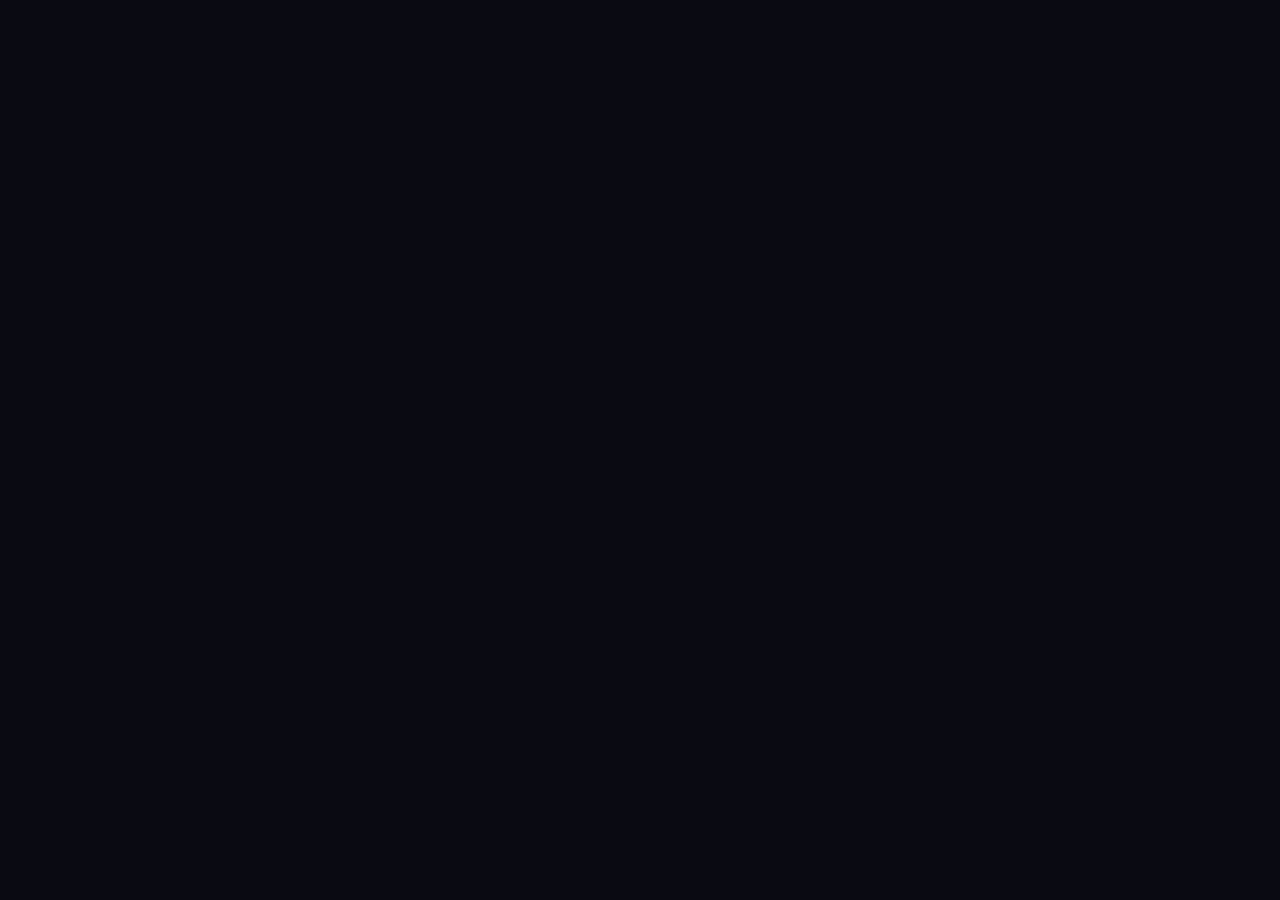
==== commit 0be9bd0b: "Add irregular verbs trainer with voice and text input" ====
--- a/index.html
+++ b/index.html
@@ -11,6 +11,7 @@
 <link rel="preconnect" href="https://fonts.googleapis.com">
 <link rel="preconnect" href="https://fonts.gstatic.com" crossorigin>
 <link href="https://fonts.googleapis.com/css2?family=DM+Sans:ital,opsz,wght@0,9..40,300;0,9..40,400;0,9..40,500;0,9..40,600;1,9..40,300&family=DM+Mono:wght@400;500&display=swap" rel="stylesheet">
+<link rel="stylesheet" href="modules/irregular-verbs/irregular-verbs.css?v=4">
 <style>
 :root {
   --bg: #0a0a12;
@@ -118,75 +119,8 @@
 .switch input:checked + .slider { background: var(--accent); border-color: var(--accent); }
 .switch input:checked + .slider::before { transform: translateX(20px); background: #fff; }
 select.input { appearance: none; background-image: url("data:image/svg+xml,%3Csvg xmlns='http://www.w3.org/2000/svg' viewBox='0 0 12 8'%3E%3Cpath d='M1 1l5 5 5-5' stroke='%235a5a80' stroke-width='1.5' fill='none' stroke-linecap='round'/%3E%3C/svg%3E"); background-repeat: no-repeat; background-position: right 14px center; padding-right: 36px; }
-
-/* ─── BEAUTIFUL RANGE SLIDERS ─── */
-.range-input {
-  -webkit-appearance: none;
-  width: 100%;
-  height: 8px;                    /* Толстый трек */
-  border-radius: 9999px;
-  background: linear-gradient(90deg, 
-    var(--bg3) 0%, 
-    var(--accent3) 30%, 
-    var(--accent) 70%, 
-    var(--accent2) 100%);
-  outline: none;
-  box-shadow: inset 0 2px 4px rgba(0,0,0,0.3);
-  transition: all 0.2s ease;
-}
-
-.range-input::-webkit-slider-thumb {
-  -webkit-appearance: none;
-  width: 28px;                    /* Большой ползунок */
-  height: 28px;
-  border-radius: 50%;
-  background: #ffffff;
-  cursor: pointer;
-  box-shadow: 
-    0 4px 12px rgba(91,94,244,0.5),
-    0 0 0 4px rgba(91,94,244,0.15),
-    inset 0 2px 4px rgba(255,255,255,0.9);
-  border: 2px solid var(--accent);
-  transition: all 0.15s cubic-bezier(0.4, 0, 0.2, 1);
-  position: relative;
-  top: -10px;                     /* Центрируем по высоте трека */
-}
-
-.range-input::-webkit-slider-thumb:hover {
-  transform: scale(1.15);
-  box-shadow: 
-    0 6px 16px rgba(91,94,244,0.6),
-    0 0 0 6px rgba(91,94,244,0.25);
-}
-
-.range-input::-webkit-slider-thumb:active {
-  transform: scale(0.95);
-}
-
-/* Для Firefox (на всякий случай) */
-.range-input {
-  accent-color: var(--accent);
-}
-
-/* Исправляем выравнивание в toggle-row */
-.toggle-row {
-  display: flex;
-  align-items: center;
-  justify-content: space-between;
-  padding: 14px 0;
-  border-bottom: 1px solid var(--border);
-  gap: 16px;                    /* Добавляем отступ между текстом и слайдером */
-}
-
-.toggle-row > div:first-child {
-  flex: 1;
-  min-width: 0;                 /* Чтобы текст не ломал布局 */
-}
-
-.toggle-row input[type="range"] {
-  flex-shrink: 0;
-  width: 160px;                 /* Фиксированная ширина ползунка — не заезжает на текст */
-}
+.range-input { -webkit-appearance: none; width: 100%; height: 4px; border-radius: 2px; background: var(--bg3); outline: none; }
+.range-input::-webkit-slider-thumb { -webkit-appearance: none; width: 20px; height: 20px; border-radius: 50%; background: var(--accent); cursor: pointer; box-shadow: 0 2px 8px rgba(91,94,244,0.4); }
 
 /* ─── HOME SCREEN ─── */
 .hero { text-align: center; padding: 32px 0 24px; }
@@ -218,130 +152,22 @@
 
 /* ─── PLAYER SCREEN ─── */
 .player-body { flex: 1; display: flex; flex-direction: column; align-items: center; justify-content: center; padding: 24px 20px; }
-/* ─── IMPROVED WORD CARD ─── */
 .word-card {
-  width: 100%; 
-  max-width: 380px;           /* чуть шире для воздуха */
-  background: var(--card);
-  border: 1px solid var(--border2);
-  border-radius: 28px;        /* более современный радиус */
-  padding: 40px 32px;         /* больше воздуха внутри */
-  text-align: center; 
-  box-shadow: 
-    var(--shadow),
-    0 20px 60px rgba(0, 0, 20, 0.6),
-    inset 0 1px 0 rgba(255,255,255,0.06); /* мягкая внутренняя подсветка */
-  transition: all 0.4s cubic-bezier(0.23, 1, 0.32, 1);
-  position: relative; 
-  overflow: hidden;
-  backdrop-filter: blur(12px); /* glassmorphism эффект */
-}
-
-/* Градиентный оверлей для глубины */
+  width: 100%; max-width: 360px; background: var(--card);
+  border: 1px solid var(--border2); border-radius: 24px; padding: 36px 28px;
+  text-align: center; box-shadow: var(--glow), var(--shadow);
+  transition: transform .3s ease, box-shadow .3s ease;
+  position: relative; overflow: hidden;
+}
 .word-card::before {
-  content: '';
-  position: absolute;
-  inset: 0;
-  border-radius: 28px;
-  background: radial-gradient(
-    ellipse at 50% 20%, 
-    rgba(91, 94, 244, 0.12) 0%, 
-    transparent 70%
-  );
+  content: ''; position: absolute; inset: 0; border-radius: 24px;
+  background: radial-gradient(ellipse at 50% 0%, rgba(91,94,244,0.08) 0%, transparent 70%);
   pointer-events: none;
-  z-index: 1;
-  opacity: 0.8;
-  transition: opacity 0.4s ease;
-}
-
-/* Улучшенный glow при озвучке */
-.word-card.speaking {
-  border-color: var(--accent2);
-  box-shadow: 
-    0 0 0 1px rgba(123, 126, 248, 0.6),
-    0 0 60px rgba(91, 94, 244, 0.45),
-    var(--shadow),
-    0 25px 70px rgba(91, 94, 244, 0.25);
-  transform: translateY(-4px) scale(1.015); /* лёгкий подъём */
-}
-
-.word-card.speaking::before {
-  opacity: 1;
-  background: radial-gradient(
-    ellipse at 50% 15%, 
-    rgba(123, 126, 248, 0.25) 0%, 
-    transparent 65%
-  );
-}
-
-/* Плавная анимация пульса (более мягкая и современная) */
-@keyframes speakingPulse {
-  0%, 100% { 
-    box-shadow: 0 0 0 1px rgba(123,126,248,0.4), var(--shadow), 0 20px 60px rgba(0,0,20,0.6); 
-  }
-  50% { 
-    box-shadow: 0 0 0 12px rgba(91,94,244,0.15), 
-                0 0 80px rgba(91,94,244,0.5), 
-                var(--shadow); 
-  }
-}
-
-.word-card.speaking {
-  animation: speakingPulse 2.2s ease-in-out infinite;
-}
-
-/* Типографика — более премиум */
-.word-text {
-  font-size: 42px;            /* крупнее и заметнее */
-  font-weight: 700;
-  letter-spacing: -0.8px;
-  line-height: 1.05;
-  color: var(--text);
-  margin-bottom: 12px;
-  transition: all 0.3s ease;
-}
-
-.word-phonetic {
-  font-family: var(--mono);
-  font-size: 16.5px;
-  color: var(--accent2);
-  margin-bottom: 18px;
-  min-height: 24px;
-  letter-spacing: 0.5px;
-  opacity: 0.95;
-}
-
-.word-translation {
-  font-size: 19.5px;
-  color: var(--text2);
-  line-height: 1.35;
-  min-height: 52px;
-  transition: all 0.4s ease;
-  padding: 8px 0;
-}
-
-/* Улучшенный спойлер перевода */
-.word-translation.spoiler {
-  filter: blur(8px);
-  cursor: pointer;
-  user-select: none;
-  transition: filter 0.5s cubic-bezier(0.23, 1, 0.32, 1);
-}
-
-.word-translation.spoiler.revealed,
-.word-translation:not(.spoiler) {
-  filter: blur(0);
-}
-
-/* Номер слова и прогресс — аккуратнее */
-.word-num {
-  font-size: 13px;
-  color: var(--text3);
-  font-weight: 600;
-  letter-spacing: 1.2px;
-  text-transform: uppercase;
-  margin-bottom: 28px;
-  opacity: 0.85;
+}
+.word-card.speaking { animation: pulse 1.2s ease infinite; border-color: var(--accent); }
+@keyframes pulse {
+  0%,100% { box-shadow: 0 0 0 0 rgba(91,94,244,0.3), var(--shadow); }
+  50% { box-shadow: 0 0 0 12px rgba(91,94,244,0), var(--glow), var(--shadow); }
 }
 .word-num { font-size: 12px; color: var(--text3); font-weight: 500; letter-spacing: 1px; text-transform: uppercase; margin-bottom: 20px; }
 .word-text { font-size: 36px; font-weight: 600; letter-spacing: -0.5px; color: var(--text); margin-bottom: 8px; line-height: 1.1; }
@@ -462,88 +288,6 @@
 .action-btn:active {
   background: rgba(255, 255, 255, 0.15);
 }
-
-/* ─── AUTO PHONETIC LOADING ─── */
-.phonetic-loading {
-  animation: spin 1s linear infinite;
-}
-@keyframes spin {
-  from { transform: rotate(0deg); }
-  to { transform: rotate(360deg); }
-}
-
-/* ─── HIDE PLAYLIST SELECT WHEN INSIDE PLAYLIST ─── */
-.add-word-inside-playlist .playlist-field {
-  display: none;
-}
-
-/* ─── REORDER MODE (перетаскивание плейлистов) ─── */
-#playlistList.reordering {
-  user-select: none;
-}
-
-#playlistList.reordering .playlist-row {
-  cursor: grab;
-  position: relative;
-}
-
-#playlistList.reordering .playlist-row:active {
-  cursor: grabbing;
-}
-
-#playlistList.reordering .playlist-row.dragging {
-  opacity: 0.4;
-  transform: scale(0.98);
-}
-
-.playlist-grip {
-  font-size: 22px;
-  color: var(--text3);
-  width: 36px;
-  height: 36px;
-  display: flex;
-  align-items: center;
-  justify-content: center;
-  margin-right: 8px;
-  cursor: grab;
-}
-
-#playlistList.reordering .playlist-grip {
-  color: var(--accent2);
-}
-
-.reorder-exit {
-  position: sticky;
-  top: 70px;
-  align-self: center;
-  font-size: 14px;
-  font-weight: 600;
-  background: var(--accent);
-  color: #fff;
-  padding: 8px 20px;
-  border-radius: 9999px;
-  z-index: 100;
-  box-shadow: 0 4px 15px rgba(91,94,244,0.4);
-  margin-bottom: 16px;
-}
-
-/* ─── IMPROVED VOICE SELECT ─── */
-.voice-select-wrapper {
-  position: relative;
-}
-.voice-select-wrapper::after {
-  content: '🎤';
-  position: absolute;
-  right: 16px;
-  top: 50%;
-  transform: translateY(-50%);
-  font-size: 18px;
-  pointer-events: none;
-  opacity: 0.6;
-}
-#voiceSelect {
-  padding-right: 50px;
-}
 </style>
 </head>
 <body>
@@ -598,12 +342,19 @@
       <div class="stat-box"><div class="stat-num" id="statHard">0</div><div class="stat-lbl">Сложных</div></div>
       <div class="stat-box"><div class="stat-num" id="statTotal">0</div><div class="stat-lbl">Всего</div></div>
     </div>
+    <button class="iv-home-card" onclick="IrregularTrainer.open()">
+      <span class="iv-home-icon">🔤</span>
+      <span>
+        <span class="iv-home-title">Неправильные глаголы</span>
+        <span class="iv-home-sub">Голосовой тренажёр: 1-я, 2-я и 3-я формы</span>
+      </span>
+      <span class="iv-home-arrow">›</span>
+    </button>
     <div class="section-header">
       <div class="section-title">Плейлисты</div>
       <button class="btn btn-ghost btn-sm" onclick="showModal('newPlaylistModal')">+ Создать</button>
     </div>
     <button class="btn btn-primary btn-full" style="margin-bottom:14px" onclick="showModal('playlistSelectModal')">▶ Начать тренировку</button>
-    <button class="btn btn-full" style="margin-bottom:14px; background: var(--red); color: #fff; box-shadow: 0 4px 24px rgba(224,82,82,0.4);" onclick="startHardOnly()">🔴 Повторить только сложные слова</button>
     <div id="playlistList"></div>
   </div>
   <div class="tabs">
@@ -622,6 +373,77 @@
     <div class="tab" onclick="switchTab('settings')">
       <svg viewBox="0 0 24 24" fill="none" stroke="currentColor" stroke-width="2" stroke-linecap="round" stroke-linejoin="round"><circle cx="12" cy="12" r="3"/><path d="M19.4 15a1.65 1.65 0 0 0 .33 1.82l.06.06a2 2 0 0 1-2.83 2.83l-.06-.06a1.65 1.65 0 0 0-1.82-.33 1.65 1.65 0 0 0-1 1.51V21a2 2 0 0 1-4 0v-.09A1.65 1.65 0 0 0 9 19.4a1.65 1.65 0 0 0-1.82.33l-.06.06a2 2 0 0 1-2.83-2.83l.06-.06A1.65 1.65 0 0 0 4.68 15a1.65 1.65 0 0 0-1.51-1H3a2 2 0 0 1 0-4h.09A1.65 1.65 0 0 0 4.6 9a1.65 1.65 0 0 0-.33-1.82l-.06-.06a2 2 0 0 1 2.83-2.83l.06.06A1.65 1.65 0 0 0 9 4.68a1.65 1.65 0 0 0 1-1.51V3a2 2 0 0 1 4 0v.09a1.65 1.65 0 0 0 1 1.51 1.65 1.65 0 0 0 1.82-.33l.06-.06a2 2 0 0 1 2.83 2.83l-.06.06A1.65 1.65 0 0 0 19.4 9a1.65 1.65 0 0 0 1.51 1H21a2 2 0 0 1 0 4h-.09a1.65 1.65 0 0 0-1.51 1z"/></svg>
       Настройки
+    </div>
+  </div>
+</div>
+
+<!-- ═══ IRREGULAR VERBS SCREEN (separate module) ═══ -->
+<div id="irregularScreen" class="screen">
+  <div class="nav">
+    <div class="nav-icon" onclick="IrregularTrainer.close()" title="Назад">←</div>
+    <div class="nav-title">Неправильные глаголы</div>
+    <div class="nav-icon" onclick="IrregularTrainer.toggleSettings()" title="Настройки тренажёра">⚙️</div>
+  </div>
+  <div class="iv-screen-body">
+    <div class="iv-shell">
+      <div class="iv-topline">
+        <span id="ivCount">1 / 1</span>
+        <div class="iv-progress-track"><div id="ivProgressFill" class="iv-progress-fill"></div></div>
+      </div>
+
+      <div class="iv-prompt">
+        <div id="ivRussian" class="iv-ru">идти / ехать</div>
+        <div class="iv-hint">Произнеси английские формы. Можно в любом порядке.</div>
+      </div>
+
+      <div class="iv-forms">
+        <div id="ivForm0" class="iv-form-card" onclick="IrregularTrainer.revealForm(0)">
+          <div class="iv-form-label">1-я форма · Infinitive</div>
+          <div class="iv-form-content"><div id="ivWord0" class="iv-form-word">go</div><div id="ivPhonetic0" class="iv-form-phonetic">/ɡəʊ/ · гоу</div></div>
+        </div>
+        <div id="ivForm1" class="iv-form-card" onclick="IrregularTrainer.revealForm(1)">
+          <div class="iv-form-label">2-я форма · Past Simple</div>
+          <div class="iv-form-content"><div id="ivWord1" class="iv-form-word">went</div><div id="ivPhonetic1" class="iv-form-phonetic">/went/ · уэнт</div></div>
+        </div>
+        <div id="ivForm2" class="iv-form-card" onclick="IrregularTrainer.revealForm(2)">
+          <div class="iv-form-label">3-я форма · Past Participle</div>
+          <div class="iv-form-content"><div id="ivWord2" class="iv-form-word">gone</div><div id="ivPhonetic2" class="iv-form-phonetic">/ɡɒn/ · гон</div></div>
+        </div>
+      </div>
+
+      <div class="iv-mic-panel">
+        <button id="ivMicBtn" class="iv-mic-btn" onclick="IrregularTrainer.toggleListening()" aria-label="Микрофон">🎤</button>
+        <div id="ivMicStatus" class="iv-mic-status">Нажми на микрофон и произнеси форму</div>
+        <div id="ivHeard" class="iv-heard"></div>
+        <button id="ivTextModeBtn" class="iv-text-mode-btn" onclick="IrregularTrainer.toggleTextMode()">⌨️ Не могу говорить</button>
+        <div id="ivTextPanel" class="iv-text-panel hidden">
+          <div class="iv-text-row">
+            <input id="ivTextInput" class="iv-text-input" type="text" autocomplete="off" autocapitalize="none" spellcheck="false" aria-label="Введите английскую форму">
+            <button id="ivCheckBtn" type="button" class="btn btn-primary iv-check-btn">Проверить</button>
+          </div>
+        </div>
+      </div>
+
+      <div id="ivSettings" class="iv-settings hidden">
+        <div class="iv-settings-title">Настройки тренажёра</div>
+        <div class="iv-setting-row">
+          <div><div class="iv-setting-name">Размывать формы</div><div class="iv-setting-sub">Нажатие на карточку временно показывает подсказку</div></div>
+          <label class="switch"><input id="ivBlurToggle" type="checkbox" onchange="IrregularTrainer.updateSetting('blurForms',this.checked)"><span class="slider"></span></label>
+        </div>
+        <div class="iv-setting-row">
+          <div><div class="iv-setting-name">Звук ошибки</div><div class="iv-setting-sub">Короткий сигнал при неверном ответе</div></div>
+          <label class="switch"><input id="ivSoundToggle" type="checkbox" onchange="IrregularTrainer.updateSetting('errorSound',this.checked)"><span class="slider"></span></label>
+        </div>
+        <div class="iv-setting-row">
+          <div><div class="iv-setting-name">Случайный порядок глаголов</div><div class="iv-setting-sub">Перемешивать список при запуске</div></div>
+          <label class="switch"><input id="ivRandomToggle" type="checkbox" onchange="IrregularTrainer.updateSetting('randomOrder',this.checked)"><span class="slider"></span></label>
+        </div>
+      </div>
+
+      <div class="iv-footer">
+        <button id="ivNextBtn" class="btn btn-primary iv-next" onclick="IrregularTrainer.next()" disabled>Далее →</button>
+      </div>
+      <div class="iv-support-note">Голосовое распознавание работает через возможности браузера. Для лучшей совместимости используй Google Chrome и разреши доступ к микрофону.</div>
     </div>
   </div>
 </div>
@@ -636,14 +458,17 @@
     </div>
   </div>
   <div class="body">
+     <div style="margin-bottom: 15px; position: relative;">
+  <input type="text" id="wordSearch" placeholder="Поиск слова или перевода..." 
+    style="width: 100%; background: var(--bg3); color: white; border: 1px solid var(--border); padding: 12px 15px; border-radius: 10px; font-size: 14px; outline: none;"
+    oninput="renderWords()">
+  <span style="position: absolute; right: 15px; top: 12px; opacity: 0.5;">🔍</span>
+</div>
     <div style="margin-bottom:12px; display:flex; gap:8px;">
       <select class="input" id="filterPlaylist" style="flex:1" onchange="renderWordList()">
         <option value="">Все слова</option>
       </select>
       <button class="btn btn-ghost btn-sm" onclick="filterHard()" id="hardFilterBtn">🔴 Сложные</button>
-    </div>
-    <div style="margin-bottom: 12px;">
-      <input type="text" id="searchWordInput" class="input" placeholder="Поиск (ru / en)..." oninput="renderWordList()">
     </div>
     <div id="wordList"></div>
   </div>
@@ -687,11 +512,6 @@
       <div id="hardWordsList"></div>
     </div>
   </div>
-  <div style="margin: 20px 0; padding: 0 10px;">
-      <button class="btn btn-outline" style="color: #ff4d4d; border-color: #ff4d4d; width: 100%;" onclick="resetAllProgress()">
-        🗑️ Сбросить весь прогресс
-      </button>
-    </div>
   <div class="tabs">
     <div class="tab" onclick="switchTab('home')">
       <svg viewBox="0 0 24 24" fill="none" stroke="currentColor" stroke-width="2" stroke-linecap="round" stroke-linejoin="round"><path d="M3 9l9-7 9 7v11a2 2 0 0 1-2 2H5a2 2 0 0 1-2-2z"/><polyline points="9 22 9 12 15 12 15 22"/></svg>
@@ -733,12 +553,9 @@
         </div>
         <div class="field">
   <label class="label">Голос озвучки</label>
-  <div style="display:flex; gap:8px; align-items:center;">
-    <select class="input" id="voiceSelect" style="flex:1; background: var(--bg3); color: white; border: 1px solid var(--border); padding: 8px; border-radius: 8px;">
-      <option value="">Автоматический (лучший доступный)</option>
-    </select>
-    <button class="btn btn-ghost btn-icon" id="testVoiceBtn" title="Прослушать голос" style="width:52px; height:52px; font-size:22px;">▶</button>
-  </div>
+  <select class="input" id="voiceSelect" style="width: 100%; background: var(--bg3); color: white; border: 1px solid var(--border); padding: 8px; border-radius: 8px;">
+    <option value="">Загрузка голосов...</option>
+  </select>
 </div>
         <div class="toggle-row">
           <div><div class="toggle-label">Количество повторов слова</div><div class="toggle-sub" id="repeatCountVal">1 раз</div></div>
@@ -874,9 +691,9 @@
     <div class="field"><label class="label">Английское слово</label><input class="input" id="newWordEn" placeholder="apple" autocapitalize="none" spellcheck="false"></div>
     <div class="field"><label class="label">Перевод (русский)</label><input class="input" id="newWordRu" placeholder="яблоко"></div>
     <div class="field"><label class="label">Транскрипция (необязательно)</label><input class="input" id="newWordPhonetic" placeholder="/ˈæpəl/" autocapitalize="none"></div>
-    <div class="field playlist-field"><label class="label">Плейлист</label>
-    <select class="input" id="newWordPlaylist"></select>
-</div>
+    <div class="field"><label class="label">Плейлист</label>
+      <select class="input" id="newWordPlaylist"></select>
+    </div>
     <div style="display:flex;gap:10px">
       <button class="btn btn-ghost" style="flex:1" onclick="closeModal('addWordModal')">Отмена</button>
       <button class="btn btn-primary" style="flex:1" onclick="addWord()">Добавить</button>
@@ -982,7 +799,6 @@
   },
   github: { token: '', username: '', gistId: '' }
 };
-let reorderMode = false;        // режим перестановки плейлистов
 
 const STORAGE_KEY = 'lexflow_v1';
 
@@ -1129,6 +945,9 @@
 }
 
 function switchTab(tab) {
+  // При смене любой вкладки очищаем поле поиска, чтобы не было путаницы
+  const sInput = document.getElementById('wordSearch');
+  if (sInput) sInput.value = '';
   const map = { home:'homeScreen', words:'wordsScreen', stats:'statsScreen', settings:'settingsScreen' };
   showScreen(map[tab]);
   document.querySelectorAll('.tabs .tab').forEach((t,i,arr) => {
@@ -1149,56 +968,14 @@
 function showModal(id) {
   document.getElementById(id).classList.remove('hidden');
   // Populate playlist selects in modals
-if (id === 'addWordModal') {
-  populatePlaylistSelect('newWordPlaylist');
-  
-  // НОВАЯ ЛОГИКА: проверяем, находимся ли мы внутри конкретного плейлиста
-  const filterSelect = document.getElementById('filterPlaylist');
-  const currentPlaylistId = filterSelect ? filterSelect.value : '';
-  
-  const modal = document.getElementById('addWordModal');
-  if (currentPlaylistId) {
-    // Мы внутри плейлиста → прячем поле выбора
-    modal.classList.add('add-word-inside-playlist');
-  } else {
-    modal.classList.remove('add-word-inside-playlist');
-  }
-}
-if (id === 'editWordModal') populatePlaylistSelect('editWordPlaylist');
-if (id === 'importModal') populatePlaylistSelect('importPlaylist');
-
-      // Автозаполнение транскрипции при добавлении слова
-    if (id === 'addWordModal') {
-      const enInput = document.getElementById('newWordEn');
-      if (enInput) {
-        // Удаляем старый listener, если был
-        enInput.removeEventListener('blur', handlePhoneticBlur);
-        // Добавляем новый
-        enInput.addEventListener('blur', handlePhoneticBlur);
-      }
-    }
+  if (id === 'addWordModal') populatePlaylistSelect('newWordPlaylist');
+  if (id === 'editWordModal') populatePlaylistSelect('editWordPlaylist');
+  if (id === 'importModal') populatePlaylistSelect('importPlaylist');
   if (id === 'playlistSelectModal') populatePlaylistSelect('playlistSelectList', true);
   if (id === 'settingsModal') {
     document.getElementById('quickShowTranslation').checked = db.settings.showTranslation;
     document.getElementById('quickRandomMode').checked = db.settings.randomMode;
     document.getElementById('quickLoopMode').checked = db.settings.loopMode;
-  }
-    // Подключаем кнопку предпрослушивания голоса
-  if (id === 'settingsModal') {
-    const testBtn = document.getElementById('testVoiceBtn');
-    if (testBtn) {
-      testBtn.onclick = testVoice;
-    }
-  }
-}
-
-
-
-// Обработчик для blur (когда пользователь вышел из поля Английское слово)
-function handlePhoneticBlur(e) {
-  const word = e.target.value.trim();
-  if (word) {
-    fetchPhonetic(word);
   }
 }
 
@@ -1241,187 +1018,39 @@
     return;
   }
 
-  // Кнопка «Готово» в режиме перестановки — исправлено позиционирование
-  if (reorderMode) {
-    const exitBtn = document.createElement('div');
-    exitBtn.className = 'reorder-exit';
-    exitBtn.textContent = '✓ Готово';
-    exitBtn.style.position = 'sticky';
-    exitBtn.style.top = '70px';           // опускаем ниже навбара
-    exitBtn.style.zIndex = '100';
-    exitBtn.style.marginBottom = '12px';
-    exitBtn.style.alignSelf = 'center';
-    exitBtn.onclick = exitReorderMode;
-    container.appendChild(exitBtn);
-  }
-
-  db.playlists.forEach((pl, index) => {
+  db.playlists.forEach(pl => {
     const wordCount = db.words.filter(w => w.playlistId === pl.id).length;
     const row = document.createElement('div');
     row.className = 'playlist-row';
-    row.draggable = reorderMode;
-    row.dataset.index = index;
-
-    // Долгое нажатие (long press)
-    let longPressTimer;
-    row.addEventListener('mousedown', (e) => {
-      if (reorderMode) return;
-      longPressTimer = setTimeout(() => enterReorderMode(), 500);
-    });
-    row.addEventListener('mouseup', () => clearTimeout(longPressTimer));
-    row.addEventListener('mouseleave', () => clearTimeout(longPressTimer));
-    row.addEventListener('touchstart', (e) => {
-      if (reorderMode) return;
-      longPressTimer = setTimeout(() => enterReorderMode(), 500);
-    });
-    row.addEventListener('touchend', () => clearTimeout(longPressTimer));
-    row.addEventListener('touchcancel', () => clearTimeout(longPressTimer));
-
-    // Drag & Drop
-    row.addEventListener('dragstart', (e) => {
-      if (!reorderMode) return;
-      e.dataTransfer.effectAllowed = 'move';
-      row.classList.add('dragging');
-      e.dataTransfer.setData('text/plain', index);
-    });
-    row.addEventListener('dragend', () => row.classList.remove('dragging'));
-
-    row.addEventListener('dragover', (e) => {
-      if (!reorderMode) return;
-      e.preventDefault();
-      const dragging = document.querySelector('.playlist-row.dragging');
-      if (dragging && dragging !== row) {
-        const rect = row.getBoundingClientRect();
-        const offset = e.clientY - rect.top;
-        if (offset < rect.height / 2) {
-          container.insertBefore(dragging, row);
-        } else {
-          container.insertBefore(dragging, row.nextSibling);
-        }
-      }
-    });
-
-    row.addEventListener('drop', (e) => {
-      if (!reorderMode) return;
-      e.preventDefault();
-      const fromIndex = parseInt(e.dataTransfer.getData('text/plain'));
-      const toIndex = Array.from(container.children)
-        .filter(el => el.classList.contains('playlist-row'))
-        .indexOf(row);
-      
-      if (fromIndex !== toIndex) {
-        const moved = db.playlists.splice(fromIndex, 1)[0];
-        db.playlists.splice(toIndex, 0, moved);
-        saveAndSync();
-        renderPlaylistList();
-      }
-    });
-
     row.innerHTML = `
-      ${reorderMode ? `<div class="playlist-grip">☰</div>` : ''}
       <div class="playlist-icon">${pl.icon || '📚'}</div>
-      <div style="flex:1" onclick="${reorderMode ? '' : `openPlaylist('${pl.id}')`}">
+      <div style="flex:1" onclick="openPlaylist('${pl.id}')">
         <div class="playlist-name">${esc(pl.name)}</div>
         <div class="playlist-count">${wordCount} слов</div>
       </div>
       <div style="display:flex;gap:6px;align-items:center">
         <button class="action-btn" onclick="event.stopPropagation(); renamePlaylist('${pl.id}')" title="Переименовать">✏️</button>
         <button class="action-btn" onclick="event.stopPropagation(); deletePlaylistById('${pl.id}')" title="Удалить">🗑️</button>
-        ${!reorderMode ? `<button class="playlist-play-btn" onclick="event.stopPropagation(); openPlayerForPlaylist('${pl.id}')" title="Начать тренировку">▶</button>` : ''}
+        <button class="playlist-play-btn" onclick="event.stopPropagation(); openPlayerForPlaylist('${pl.id}')" title="Начать тренировку">▶</button>
       </div>
     `;
     container.appendChild(row);
   });
 }
 
-// Вход в режим перестановки (по долгому нажатию)
-function enterReorderMode() {
-  reorderMode = true;
-  const container = document.getElementById('playlistList');
-  if (container) container.classList.add('reordering');
-  renderPlaylistList();
-  showToast('Режим перестановки включён. Перетаскивай плейлисты');
-}
-
-// Выход из режима
-function exitReorderMode() {
-  reorderMode = false;
-  const container = document.getElementById('playlistList');
-  if (container) container.classList.remove('reordering');
-  renderPlaylistList();
-  showToast('Порядок плейлистов сохранён');
-}
-
-// Предпрослушивание выбранного голоса
-function testVoice() {
-  const voiceSelect = document.getElementById('voiceSelect');
-  if (!voiceSelect) return;
-
-  const testText = "Hello, this is LexFlow. How does this voice sound?";
-
-  // Временно используем выбранный голос
-  const originalVoice = db.settings.selectedVoice;
-  if (voiceSelect.value) {
-    db.settings.selectedVoice = voiceSelect.value;
-  }
-
-  speak(testText).then(() => {
-    // Возвращаем оригинальное значение
-    db.settings.selectedVoice = originalVoice;
-  });
-}
-
-// Автоматическое получение транскрипции по английскому слову
-async function fetchPhonetic(word) {
-  if (!word || word.length < 2) return null;
-  
-  const phoneticInput = document.getElementById('newWordPhonetic');
-  if (!phoneticInput) return null;
-
-  // Показываем индикатор загрузки
-  phoneticInput.style.opacity = '0.6';
-  phoneticInput.value = '🔄 загружаем...';
-
-  try {
-    const response = await fetch(`https://api.dictionaryapi.dev/api/v2/entries/en/${encodeURIComponent(word.trim())}`);
-    
-    if (!response.ok) throw new Error('Не найдено');
-    
-    const data = await response.json();
-    
-    // Берём первую транскрипцию (обычно самая правильная)
-    let phonetic = null;
-    if (Array.isArray(data) && data.length > 0) {
-      phonetic = data[0].phonetic || 
-                 (data[0].phonetics && data[0].phonetics[0] && data[0].phonetics[0].text);
-    }
-    
-    if (phonetic) {
-      phoneticInput.value = phonetic;
-      showToast('✅ Транскрипция загружена');
-    } else {
-      phoneticInput.value = '';
-      showToast('Транскрипция не найдена');
-    }
-  } catch (e) {
-    phoneticInput.value = '';
-    // Тихо, без ошибки — слово может быть редким
-  } finally {
-    phoneticInput.style.opacity = '1';
-  }
-}
-
 function updatePlaylistSelects() {
+  // Находим выпадающий список в модальном окне
   const select = document.getElementById('newWordPlaylist');
   if (!select) return;
 
-  // Очищаем и добавляем вариант «Все слова»
+  // Очищаем его и добавляем вариант по умолчанию
   select.innerHTML = '<option value="">Все слова</option>';
 
+  // Берем все плейлисты из памяти (db) и добавляем их в список
   db.playlists.forEach(pl => {
     const opt = document.createElement('option');
-    opt.value = pl.id;
-    opt.textContent = (pl.icon || '📚') + ' ' + pl.name;
+    opt.value = pl.id;      // Это скрытый ID для программы
+    opt.textContent = pl.name; // Это название, которое видишь ты
     select.appendChild(opt);
   });
 }
@@ -1497,19 +1126,22 @@
 }
 
 function renderWordList() {
+  const searchQuery = document.getElementById('wordSearch').value.toLowerCase().trim();
   const el = document.getElementById('wordList');
   if (!el) return;
   const filterPl = document.getElementById('filterPlaylist') ? document.getElementById('filterPlaylist').value : '';
+// 1. Сначала берем вообще все слова
   let words = db.words;
-  const searchInput = document.getElementById('searchWordInput');
-  const query = searchInput ? searchInput.value.toLowerCase().trim() : '';
-  if (filterPl) words = words.filter(w => w.playlistId === filterPl);
-  if (showingHardOnly) words = words.filter(w => w.hard);
-  if (query) {
+// 2. Если поле поиска НЕ ПУСТОЕ — фильтруем по поиску (игнорируя плейлист)
+  if (searchQuery !== "") {
     words = words.filter(w => 
-      (w.en && w.en.toLowerCase().includes(query)) || 
-      (w.ru && w.ru.toLowerCase().includes(query))
+      w.en.toLowerCase().includes(searchQuery) || 
+      (w.ru && w.ru.toLowerCase().includes(searchQuery))
     );
+  } else {
+    // 3. Если поиск ПУСТОЙ — работают старые фильтры (плейлист и "сложные")
+    if (filterPl) words = words.filter(w => w.playlistId === filterPl);
+    if (showingHardOnly) words = words.filter(w => w.hard);
   }
 
   // Update filter select
@@ -1547,46 +1179,14 @@
   const en = document.getElementById('newWordEn').value.trim();
   const ru = document.getElementById('newWordRu').value.trim();
   const phonetic = document.getElementById('newWordPhonetic').value.trim();
-
-  // ─── ИСПРАВЛЕННАЯ ЛОГИКА ПЛЕЙЛИСТА ───
-  let playlistId = '';
-
-  // 1. Проверяем, скрыто ли поле выбора (мы внутри конкретного плейлиста)
-  const modal = document.getElementById('addWordModal');
-  const isInsidePlaylist = modal.classList.contains('add-word-inside-playlist');
-
-  if (isInsidePlaylist) {
-    // Берём ID из текущего фильтра (то, в каком плейлисте мы сейчас находимся)
-    const filterSelect = document.getElementById('filterPlaylist');
-    playlistId = filterSelect ? filterSelect.value : '';
-  } else {
-    // Поле видно — берём выбранное значение из селекта
-    playlistId = document.getElementById('newWordPlaylist').value;
-  }
-
-  if (!en) { 
-    showToast('Введи слово'); 
-    return; 
-  }
-
-  db.words.push({ 
-    id: uid(), 
-    en, 
-    ru, 
-    phonetic, 
-    playlistId, 
-    hard: false, 
-    addedAt: Date.now() 
-  });
-
+  const playlistId = document.getElementById('newWordPlaylist').value;
+  if (!en) { showToast('Введи слово'); return; }
+  db.words.push({ id: uid(), en, ru, phonetic, playlistId, hard: false, addedAt: Date.now() });
   saveAndSync();
   closeModal('addWordModal');
-
-  // Очищаем поля
   document.getElementById('newWordEn').value = '';
   document.getElementById('newWordRu').value = '';
   document.getElementById('newWordPhonetic').value = '';
-
   renderAll();
   showToast('Слово добавлено!');
 }
@@ -1651,79 +1251,20 @@
 // STATS
 // ═══════════════════════════════════════════════════════
 
-function checkTodayReset() {
-  const today = new Date().toDateString();
-  if (db.stats.todayDate !== today) {
-    db.stats.today = 0;
-    db.stats.todayDate = today;
-    saveLocal(); // Чтобы сброс сохранился в памяти
-  }
-}
-
 function renderStats() {
-  // 1. Считаем сложные слова
   const hardWords = db.words.filter(w => w.hard);
-  
-  // 2. Считаем ВСЕ слова (как и должно быть в поле «Всего слов»)
-  const totalLearned = db.words.length;
-  
-  // 3. Считаем слова, выученные именно СЕГОДНЯ
-  const todayStr = new Date().toISOString().split('T')[0];
-  const todayCount = db.words.filter(w => w.learned && w.lastLearnedDate === todayStr).length;
-
-  // 4. Выводим цифры в окошки (теперь они будут обнуляться)
   document.getElementById('statsToday').textContent = db.stats.today;
-  document.getElementById('statsTotal').textContent = totalLearned; // Теперь тут только выученные!
+  document.getElementById('statsTotal').textContent = db.words.length;
   document.getElementById('statsHard').textContent = hardWords.length;
   document.getElementById('statsPlaylists').textContent = db.playlists.length;
   document.getElementById('statsSessions').textContent = db.stats.sessions;
-
-  // 5. Отрисовка списка сложных слов ниже
   const el = document.getElementById('hardWordsList');
-  if (hardWords.length === 0) { 
-    el.innerHTML = '<div style="color:var(--text3);font-size:14px;padding:8px 0">Нет сложных слов 🎉</div>'; 
-    return; 
-  }
-  
-  el.innerHTML = hardWords.slice(0,20).map(w => `
-    <div class="word-item" style="margin-bottom:6px">
-      <div class="word-item-hard"></div>
-      <div style="flex:1">
-        <div class="word-item-text">${esc(w.en)}</div>
-        <div class="word-item-trans">${esc(w.ru||'')}</div>
-      </div>
-      <button class="btn btn-ghost btn-sm" onclick="practiceWord('${w.id}')">Учить</button>
-    </div>
-  `).join('');
-}
-
-function resetAllProgress() {
-  if (confirm("Вы уверены? Это обнулит все счётчики и прогресс!")) {
-    db.stats.sessions = 0;
-    db.stats.today = 0;
-    
-    db.words.forEach(w => {
-      w.learned = false;
-      w.hard = false;
-      w.lastLearnedDate = null;
-    });
-
-    saveAndSync(); // Сохраняем пустую базу
-    renderStats(); // СРАЗУ пересчитываем цифры на экране
-    updateStatNumbers();
-    alert("Прогресс сброшен!");
-  }
-}
-
-// Функция галочки (теперь записывает дату для счетчика)
-function toggleWordLearned(id) {
-  const w = db.words.find(w => w.id === id);
-  if (w) {
-    w.learned = !w.learned;
-    w.lastLearnedDate = w.learned ? new Date().toISOString().split('T')[0] : null;
-    saveAndSync();
-    renderAll();
-  }
+  if (hardWords.length === 0) { el.innerHTML = '<div style="color:var(--text3);font-size:14px;padding:8px 0">Нет сложных слов 🎉</div>'; return; }
+  el.innerHTML = hardWords.slice(0,20).map(w => `<div class="word-item" style="margin-bottom:6px">
+    <div class="word-item-hard"></div>
+    <div style="flex:1"><div class="word-item-text">${esc(w.en)}</div><div class="word-item-trans">${esc(w.ru||'')}</div></div>
+    <button class="btn btn-ghost btn-sm" onclick="practiceWord('${w.id}')">Учить</button>
+  </div>`).join('');
 }
 
 function practiceWord(id) { /* could start mini session */ }
@@ -1746,13 +1287,6 @@
   document.getElementById('showPhonetic').checked = s.showPhonetic;
   document.getElementById('randomMode').checked = s.randomMode;
   document.getElementById('loopMode').checked = s.loopMode;
-    // Обновляем список голосов
-  populateVoiceList();
-    // Подключаем кнопку предпрослушивания голоса (для полной вкладки Настройки)
-  const testBtn = document.getElementById('testVoiceBtn');
-  if (testBtn) {
-    testBtn.onclick = testVoice;
-  }
 }
 
 function updateRangeLabel(inputId, labelId, unit) {
@@ -1781,11 +1315,6 @@
   db.settings.showPhonetic = document.getElementById('showPhonetic').checked;
   db.settings.randomMode = document.getElementById('randomMode').checked;
   db.settings.loopMode = document.getElementById('loopMode').checked;
-    // Сохраняем выбранный голос
-  const voiceSelect = document.getElementById('voiceSelect');
-  if (voiceSelect && voiceSelect.value) {
-    db.settings.selectedVoice = voiceSelect.value;
-  }
   saveAndSync();
 }
 
@@ -1832,28 +1361,21 @@
 
 function speak(text) {
   return new Promise(resolve => {
-    window.speechSynthesis.cancel();
+    window.speechSynthesis.cancel(); // Остановка текущей речи
 
     const utterance = new SpeechSynthesisUtterance(text);
     
-      // Выбор голоса — критически важное исправление для сохранения после перезапуска PWA
-    if (db.settings.selectedVoice) {
-      // Ищем голос по имени (самый надёжный способ)
-      const foundVoice = voices.find(v => v.name === db.settings.selectedVoice);
-      if (foundVoice) {
-        utterance.voice = foundVoice;
-        console.log('Используем сохранённый голос:', foundVoice.name);
-      } else {
-        console.log('Сохранённый голос не найден, используем автоматический');
-        utterance.lang = 'en-US';
-      }
-    } 
-    // Автоматический режим
-    else {
+    // ПРОВЕРКА: Выбран ли голос в нашем новом списке?
+    const voiceSelect = document.getElementById('voiceSelect');
+    if (voiceSelect && voices[voiceSelect.value]) {
+      // Если выбран — используем его
+      utterance.voice = voices[voiceSelect.value];
+    } else {
+      // Если нет — используем стандартный английский
       utterance.lang = 'en-US';
     }
     
-    // Скорость речи остаётся как была раньше
+    // Устанавливаем скорость из настроек
     utterance.rate = db.settings.speechRate || 1;
     
     utterance.onend = () => {
@@ -1867,6 +1389,7 @@
     };
 
     document.getElementById('wordCard').classList.add('speaking');
+    window.speechSynthesis.resume();
     window.speechSynthesis.speak(utterance);
   });
 }
@@ -1953,48 +1476,7 @@
   }, 500);
 }
 
-function startHardOnly() {
-  keepScreenAlive(); 
-  silentAudio.play().catch(e => console.log("Фоновый звук запущен"));
-
-  // Разблокировка TTS для iOS
-  const unlock = new SpeechSynthesisUtterance('');
-  window.speechSynthesis.speak(unlock);
-
-  let hardWords = db.words.filter(w => w.hard === true);
-
-  if (hardWords.length === 0) {
-    showToast('Нет сложных слов для повторения! 🎉');
-    return;
-  }
-
-  playerQueue = db.settings.randomMode ? shuffle(hardWords) : [...hardWords];
-  playerIndex = 0;
-  playerStopped = false;
-  isPlaying = false;
-  isSlowMode = false;
-  playerLoop = db.settings.loopMode;
-
-  document.getElementById('playerTitle').textContent = '🔴 Сложные слова';
-  document.getElementById('loopBtn').style.opacity = playerLoop ? '1' : '0.4';
-  document.getElementById('modeBadge').textContent = db.settings.randomMode ? '🔀 Random' : '📋 По порядку';
-  
-  db.stats.sessions++;
-  saveLocal();
-  showScreen('playerScreen');
-  displayWord(playerQueue[0]);
-
-  setTimeout(() => {
-    isPlaying = true;
-    updatePlayBtn();
-    playerLoop_fn();
-  }, 500);
-}
-
 function displayWord(word) {
-    checkTodayReset(); // Сбросит в 0, если наступил новый день
-  db.stats.today++;  // Прибавит единицу
-  saveLocal();
   if (!word) return;
   currentWord = word;
 
@@ -2013,12 +1495,6 @@
 
   // 3. ПЕРЕВОД
   wordTranslation.textContent = word.ru || '';
-  // Плавное появление перевода
-wordTranslation.style.opacity = '0';
-setTimeout(() => {
-  wordTranslation.style.transition = 'opacity 0.4s ease';
-  wordTranslation.style.opacity = '1';
-}, 50);
 
   // 4. СЧЁТЧИК (элемент wordNum)
   if (counter) {
@@ -2166,7 +1642,6 @@
     saveAndSync();
     document.getElementById('hardBtn').classList.toggle('hard', w.hard);
     showToast(w.hard ? '🔴 Отмечено как сложное' : '✓ Отметка снята');
-    updateStatNumbers();
   }
 }
 
@@ -2193,7 +1668,6 @@
     wakeLock = null;
   }
   silentAudio.pause();
-  updateStatNumbers();
 }
 
 // ═══════════════════════════════════════════════════════
@@ -2209,7 +1683,7 @@
 
 function updateStatNumbers() {
   const hardCount = db.words.filter(w => w.hard).length;
-  document.getElementById('statToday').textContent = db.stats.today;   // ← возвращаем как было — правильное число из тренировки
+  document.getElementById('statToday').textContent = db.stats.today;
   document.getElementById('statHard').textContent = hardCount;
   document.getElementById('statTotal').textContent = db.words.length;
 }
@@ -2252,7 +1726,6 @@
   checkTodayReset();
   await loadVoices();
   applySettingsToUI();
-  populateVoiceList();
 
   if (!db.github.token && localStorage.getItem('lexflow_skipSetup') !== '1') {
     document.getElementById('setupScreen').classList.add('active');
@@ -2306,54 +1779,35 @@
 });
 document.getElementById('speechRate').addEventListener('change', saveSettings);
 
-// ─── УЛУЧШЕННАЯ ЛОГИКА ГОЛОСОВ ДЛЯ iOS/Safari ───
-let voices = [];
+// --- НОВАЯ ЛОГИКА ГОЛОСОВ ---
+let voices = []; // Создаем пустой список для голосов
 
 function populateVoiceList() {
+  // Получаем все голоса от системы
   voices = window.speechSynthesis.getVoices();
   const voiceSelect = document.getElementById('voiceSelect');
   if (!voiceSelect) return;
 
-  // Очищаем список
-  voiceSelect.innerHTML = '<option value="">Автоматический (лучший доступный)</option>';
-
-  // Оставляем ТОЛЬКО 4 лучших стабильных голоса для iOS/Safari
-  const preferredVoices = [
-    { name: "Karen", lang: "en-AU" },     // Женский, Австралия (очень хороший)
-    { name: "Samantha", lang: "en-US" },  // Женский US (Kathy часто заменяется на Samantha)
-    { name: "Daniel", lang: "en-GB" },    // Мужской UK
-    { name: "Alex", lang: "en-US" }       // Мужской US
-  ];
-
-  // Добавляем только те голоса, которые действительно есть в системе
-  preferredVoices.forEach(pref => {
-    const found = voices.find(v => 
-      v.name === pref.name && 
-      v.lang.startsWith(pref.lang.substring(0,5)) // en-US, en-GB и т.д.
-    );
-    
-    if (found) {
+  voiceSelect.innerHTML = '';
+  
+  // Берем только английские голоса
+  voices.forEach((voice, i) => {
+    if (voice.lang.includes('en')) {
       const option = document.createElement('option');
-      option.value = found.name;
-      option.textContent = `${found.name} (${found.lang})`;
+      option.textContent = voice.name + ' (' + voice.lang + ')';
+      option.value = i; // Сохраняем порядковый номер голоса
       voiceSelect.appendChild(option);
     }
   });
-
-  // ВОССТАНАВЛИВАЕМ РАНЕЕ ВЫБРАННЫЙ ГОЛОС (самое важное исправление)
-  if (db.settings.selectedVoice) {
-    const voiceExists = voices.some(v => v.name === db.settings.selectedVoice);
-    if (voiceExists) {
-      voiceSelect.value = db.settings.selectedVoice;
-    } else {
-      // Если выбранный голос пропал — сбрасываем на автоматический
-      delete db.settings.selectedVoice;
-      voiceSelect.value = "";
-    }
-  }
-}
-
+}
+
+// Заставляем список обновляться, когда система подгрузит голоса
+window.speechSynthesis.onvoiceschanged = populateVoiceList;
+// Вызываем один раз при запуске на всякий случай
+populateVoiceList();
 </script>
+<script src="modules/irregular-verbs/irregular-verbs-data.js?v=4"></script>
+<script src="modules/irregular-verbs/irregular-verbs.js?v=4"></script>
 
 <!-- PWA Manifest inline -->
 <script>
@@ -2380,7 +1834,7 @@
 <script>
 if ('serviceWorker' in navigator) {
   const swCode = `
-const CACHE = 'lexflow-v27';
+const CACHE = 'lexflow-v8';
 self.addEventListener('install', e => {
   e.waitUntil(caches.open(CACHE).then(c => c.addAll(['/'])));
   self.skipWaiting();
--- a/modules/irregular-verbs/irregular-verbs.css
+++ b/modules/irregular-verbs/irregular-verbs.css
@@ -0,0 +1,264 @@
+/* LexFlow · Неправильные глаголы — отдельный модуль */
+.iv-home-card {
+  display:flex; align-items:center; gap:14px; width:100%;
+  background:linear-gradient(135deg, rgba(91,94,244,.18), rgba(78,203,141,.08));
+  border:1px solid rgba(123,126,248,.28); border-radius:16px;
+  padding:16px; margin:0 0 20px; cursor:pointer; color:var(--text);
+  text-align:left; font-family:var(--sans); transition:transform .15s, border-color .15s;
+}
+.iv-home-card:hover { transform:translateY(-1px); border-color:rgba(123,126,248,.5); }
+.iv-home-icon { width:48px; height:48px; border-radius:14px; background:rgba(91,94,244,.22); display:flex; align-items:center; justify-content:center; font-size:25px; flex-shrink:0; }
+.iv-home-title { font-size:16px; font-weight:600; }
+.iv-home-sub { font-size:12px; color:var(--text2); margin-top:3px; line-height:1.35; }
+.iv-home-arrow { margin-left:auto; color:var(--accent2); font-size:22px; }
+
+.iv-screen-body { flex:1; overflow-y:auto; padding:18px 16px 28px; -webkit-overflow-scrolling:touch; }
+.iv-shell { width:100%; max-width:860px; margin:0 auto; }
+.iv-topline { display:flex; align-items:center; justify-content:space-between; gap:12px; margin-bottom:12px; color:var(--text3); font-size:12px; }
+.iv-progress-track { flex:1; height:4px; background:var(--bg3); border-radius:5px; overflow:hidden; }
+.iv-progress-fill { height:100%; width:0; background:var(--accent); transition:width .25s ease; }
+.iv-prompt { text-align:center; padding:24px 10px 22px; }
+.iv-ru { font-size:34px; font-weight:650; letter-spacing:-.5px; line-height:1.15; }
+.iv-hint { color:var(--text3); font-size:13px; margin-top:8px; }
+.iv-ru.iv-error { animation:ivErrorFlash .5s ease; }
+@keyframes ivErrorFlash { 0%,100%{color:var(--text)} 30%,70%{color:var(--red); text-shadow:0 0 20px rgba(224,82,82,.55)} }
+
+.iv-forms { display:grid; grid-template-columns:repeat(3,minmax(0,1fr)); gap:12px; }
+.iv-form-card {
+  min-height:148px; border:1px solid var(--border2); border-radius:16px; background:var(--card);
+  padding:15px 12px; text-align:center; cursor:pointer; position:relative; overflow:hidden;
+  display:flex; flex-direction:column; justify-content:center; transition:border-color .2s, background .2s, transform .15s, box-shadow .2s;
+}
+.iv-form-card:active { transform:scale(.985); }
+.iv-form-label { position:absolute; top:10px; left:0; right:0; font-size:10px; color:var(--text3); text-transform:uppercase; letter-spacing:.7px; }
+.iv-form-word { font-size:25px; font-weight:650; margin-top:10px; }
+.iv-form-phonetic { font-family:var(--mono); font-size:12px; color:var(--accent2); margin-top:8px; line-height:1.5; }
+.iv-form-card.iv-blurred .iv-form-content { filter:blur(9px); opacity:.65; user-select:none; }
+.iv-form-card.iv-blurred::after { content:'Нажми, чтобы подсмотреть'; position:absolute; left:8px; right:8px; bottom:12px; font-size:10px; color:var(--text3); }
+.iv-form-card.iv-peek { border-color:rgba(244,169,66,.5); background:rgba(244,169,66,.06); }
+.iv-form-card.iv-peek::after { content:'Подсказка · не засчитано'; color:var(--gold2); }
+.iv-form-card.iv-correct { border-color:rgba(78,203,141,.75); background:rgba(78,203,141,.10); box-shadow:0 0 24px rgba(78,203,141,.10); }
+.iv-form-card.iv-correct::after { content:'✓ Правильно'; position:absolute; right:10px; top:9px; color:var(--green); font-size:11px; font-weight:600; }
+
+.iv-mic-panel { margin-top:22px; display:flex; align-items:center; justify-content:center; flex-direction:column; gap:10px; }
+.iv-mic-btn {
+  width:74px; height:74px; border-radius:50%; border:1px solid rgba(123,126,248,.4); background:var(--accent);
+  color:#fff; cursor:pointer; display:flex; align-items:center; justify-content:center; font-size:29px;
+  box-shadow:0 6px 26px rgba(91,94,244,.32); transition:transform .15s, box-shadow .2s, background .2s;
+}
+.iv-mic-btn:active { transform:scale(.96); }
+.iv-mic-btn.iv-listening { background:var(--red); animation:ivMicPulse 1.2s ease infinite; }
+@keyframes ivMicPulse { 0%,100%{box-shadow:0 0 0 0 rgba(224,82,82,.28)} 50%{box-shadow:0 0 0 14px rgba(224,82,82,0)} }
+.iv-mic-status { min-height:20px; font-size:13px; color:var(--text2); text-align:center; }
+.iv-heard { min-height:18px; font-family:var(--mono); font-size:12px; color:var(--text3); text-align:center; }
+
+.iv-footer { margin-top:22px; display:flex; justify-content:flex-end; gap:10px; }
+.iv-next[disabled] { opacity:.35; cursor:not-allowed; box-shadow:none; }
+
+.iv-settings { margin-top:20px; background:var(--card); border:1px solid var(--border); border-radius:16px; overflow:hidden; }
+.iv-settings.hidden { display:none; }
+.iv-settings-title { padding:14px 16px 8px; font-size:12px; color:var(--text3); text-transform:uppercase; letter-spacing:.7px; font-weight:600; }
+.iv-setting-row { display:flex; align-items:center; justify-content:space-between; gap:12px; padding:13px 16px; border-top:1px solid var(--border); }
+.iv-setting-name { font-size:14px; }
+.iv-setting-sub { font-size:11px; color:var(--text3); margin-top:2px; }
+.iv-support-note { margin-top:16px; font-size:11px; color:var(--text3); text-align:center; line-height:1.45; }
+
+@media (max-width:640px) {
+  .iv-forms { gap:7px; }
+  .iv-form-card { min-height:128px; padding:13px 7px; border-radius:13px; }
+  .iv-form-word { font-size:20px; }
+  .iv-form-phonetic { font-size:10px; }
+  .iv-form-label { font-size:9px; }
+  .iv-ru { font-size:30px; }
+}
+
+/* Текстовый ответ — режим «Не могу говорить» */
+.iv-text-mode-btn {
+  min-width:220px;
+  height:44px;
+  margin-top:4px;
+  padding:0 20px;
+  border-radius:13px;
+  border:1px solid rgba(123,126,248,.38);
+  background:rgba(91,94,244,.12);
+  color:var(--accent2);
+  font-family:var(--sans);
+  font-size:14px;
+  font-weight:600;
+  letter-spacing:-.1px;
+  cursor:pointer;
+  display:inline-flex;
+  align-items:center;
+  justify-content:center;
+  gap:8px;
+  box-shadow:0 3px 14px rgba(0,0,10,.18);
+  transition:transform .15s, background .15s, color .15s, border-color .15s, box-shadow .15s;
+  appearance:none;
+  -webkit-appearance:none;
+}
+.iv-text-mode-btn:hover {
+  background:rgba(91,94,244,.20);
+  border-color:rgba(123,126,248,.65);
+  color:#fff;
+}
+.iv-text-mode-btn:active { transform:scale(.98); }
+.iv-text-mode-btn.active {
+  background:var(--accent);
+  border-color:var(--accent2);
+  color:#fff;
+  box-shadow:0 4px 22px rgba(91,94,244,.30);
+}
+
+.iv-text-panel {
+  width:100%;
+  max-width:460px;
+  margin-top:4px;
+  padding:0;
+  background:transparent;
+  border:0;
+}
+.iv-text-panel.hidden { display:none; }
+.iv-text-row { display:flex; gap:10px; align-items:stretch; }
+.iv-text-input {
+  min-width:0;
+  flex:1;
+  height:48px;
+  background:var(--card);
+  border:1px solid var(--border2);
+  border-radius:13px;
+  padding:0 15px;
+  color:var(--text);
+  font-family:var(--sans);
+  font-size:16px;
+  outline:none;
+  box-shadow:none;
+  appearance:none;
+  -webkit-appearance:none;
+}
+.iv-text-input:focus {
+  border-color:var(--accent);
+  box-shadow:0 0 0 3px rgba(91,94,244,.12);
+}
+.iv-text-input::placeholder { color:transparent; }
+.iv-check-btn {
+  min-width:128px;
+  height:48px;
+  padding:0 18px;
+  border-radius:13px;
+  font-size:14px;
+  white-space:nowrap;
+}
+
+@media (max-width:480px) {
+  .iv-text-mode-btn { width:100%; max-width:280px; }
+  .iv-text-row { flex-direction:column; }
+  .iv-check-btn { width:100%; }
+}
+
+
+/* PATCH 04 — единая обратная связь для голоса и текста */
+.iv-heard.iv-answer-ok { color:var(--green); font-weight:600; }
+.iv-heard.iv-answer-error { color:var(--red); font-weight:600; }
+
+@keyframes ivInputOk {
+  0% { border-color:var(--green); box-shadow:0 0 0 0 rgba(78,203,141,.35); }
+  100% { border-color:var(--border2); box-shadow:0 0 0 8px rgba(78,203,141,0); }
+}
+@keyframes ivInputError {
+  0%,100% { transform:translateX(0); border-color:var(--border2); }
+  25% { transform:translateX(-4px); border-color:var(--red); }
+  75% { transform:translateX(4px); border-color:var(--red); }
+}
+.iv-text-input.iv-input-ok { animation:ivInputOk .55s ease; }
+.iv-text-input.iv-input-error { animation:ivInputError .35s ease; }
+
+/* Смартфоны: не сжимаем три карточки в узкие колонки */
+@media (max-width:600px) {
+  #irregularScreen .body {
+    padding:12px;
+    overflow-y:auto;
+  }
+  .iv-shell {
+    max-width:100%;
+  }
+  .iv-prompt {
+    padding:14px 6px 14px;
+  }
+  .iv-ru {
+    font-size:28px;
+  }
+  .iv-hint {
+    font-size:12px;
+    line-height:1.35;
+  }
+  .iv-forms {
+    grid-template-columns:1fr;
+    gap:8px;
+  }
+  .iv-form-card {
+    min-height:94px;
+    padding:27px 12px 12px;
+    border-radius:14px;
+  }
+  .iv-form-label {
+    top:8px;
+    font-size:9px;
+  }
+  .iv-form-word {
+    margin-top:0;
+    font-size:22px;
+  }
+  .iv-form-phonetic {
+    margin-top:5px;
+    font-size:11px;
+  }
+  .iv-form-card.iv-blurred::after {
+    bottom:8px;
+  }
+  .iv-mic-panel {
+    margin-top:16px;
+    gap:8px;
+  }
+  .iv-mic-btn {
+    width:64px;
+    height:64px;
+    font-size:25px;
+  }
+  .iv-text-mode-btn {
+    width:100%;
+    max-width:320px;
+    min-width:0;
+  }
+  .iv-text-panel {
+    max-width:100%;
+  }
+  .iv-text-row {
+    flex-direction:row;
+    gap:8px;
+  }
+  .iv-text-input {
+    height:46px;
+    font-size:16px; /* не вызывает auto-zoom на iPhone */
+  }
+  .iv-check-btn {
+    width:auto;
+    min-width:108px;
+    height:46px;
+    padding:0 14px;
+  }
+  .iv-footer {
+    margin-top:16px;
+  }
+  .iv-next {
+    width:100%;
+  }
+  .iv-support-note {
+    margin-top:12px;
+    padding-bottom:max(8px, env(safe-area-inset-bottom));
+  }
+}
+
+@media (max-width:380px) {
+  .iv-text-row { flex-direction:column; }
+  .iv-check-btn { width:100%; }
+}
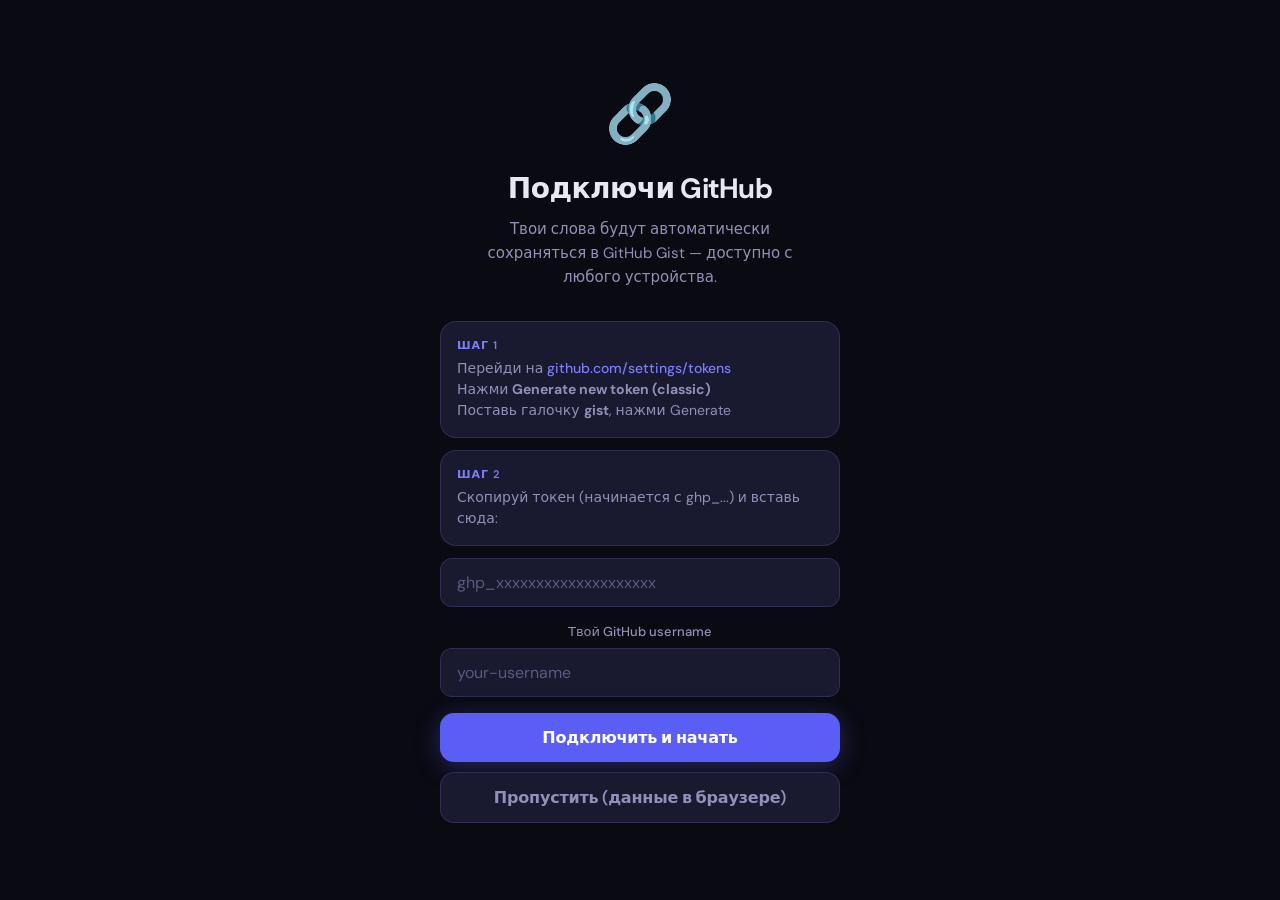
==== commit 8e2db232: "Improve irregular verbs trainer, voices and settings" ====
--- a/index.html
+++ b/index.html
@@ -11,7 +11,8 @@
 <link rel="preconnect" href="https://fonts.googleapis.com">
 <link rel="preconnect" href="https://fonts.gstatic.com" crossorigin>
 <link href="https://fonts.googleapis.com/css2?family=DM+Sans:ital,opsz,wght@0,9..40,300;0,9..40,400;0,9..40,500;0,9..40,600;1,9..40,300&family=DM+Mono:wght@400;500&display=swap" rel="stylesheet">
-<link rel="stylesheet" href="modules/irregular-verbs/irregular-verbs.css?v=4">
+<link rel="stylesheet" href="modules/voice/voice-engine.css?v=7">
+<link rel="stylesheet" href="modules/irregular-verbs/irregular-verbs.css?v=7">
 <style>
 :root {
   --bg: #0a0a12;
@@ -119,8 +120,7 @@
 .switch input:checked + .slider { background: var(--accent); border-color: var(--accent); }
 .switch input:checked + .slider::before { transform: translateX(20px); background: #fff; }
 select.input { appearance: none; background-image: url("data:image/svg+xml,%3Csvg xmlns='http://www.w3.org/2000/svg' viewBox='0 0 12 8'%3E%3Cpath d='M1 1l5 5 5-5' stroke='%235a5a80' stroke-width='1.5' fill='none' stroke-linecap='round'/%3E%3C/svg%3E"); background-repeat: no-repeat; background-position: right 14px center; padding-right: 36px; }
-.range-input { -webkit-appearance: none; width: 100%; height: 4px; border-radius: 2px; background: var(--bg3); outline: none; }
-.range-input::-webkit-slider-thumb { -webkit-appearance: none; width: 20px; height: 20px; border-radius: 50%; background: var(--accent); cursor: pointer; box-shadow: 0 2px 8px rgba(91,94,244,0.4); }
+.range-input{-webkit-appearance:none;appearance:none;width:100%;height:8px;border-radius:999px;background:linear-gradient(90deg,var(--accent) 0 35%,var(--bg3) 35%);outline:none;border:1px solid var(--border2)} .range-input::-webkit-slider-thumb{-webkit-appearance:none;width:24px;height:24px;border-radius:50%;background:#fff;border:6px solid var(--accent);box-shadow:0 3px 12px rgba(0,0,0,.35);cursor:pointer}.range-control{display:flex;align-items:center;gap:10px;width:min(310px,48vw)}.range-number{width:68px;background:var(--bg3);border:1px solid var(--border2);border-radius:10px;color:var(--text);padding:8px;text-align:center;font:600 14px var(--sans)}@media(max-width:600px){.toggle-row.range-row{align-items:flex-start;gap:14px;flex-direction:column}.range-control{width:100%}}
 
 /* ─── HOME SCREEN ─── */
 .hero { text-align: center; padding: 32px 0 24px; }
@@ -346,7 +346,7 @@
       <span class="iv-home-icon">🔤</span>
       <span>
         <span class="iv-home-title">Неправильные глаголы</span>
-        <span class="iv-home-sub">Голосовой тренажёр: 1-я, 2-я и 3-я формы</span>
+        <span class="iv-home-sub">Отдельные упражнения для трёх форм</span>
       </span>
       <span class="iv-home-arrow">›</span>
     </button>
@@ -377,75 +377,46 @@
   </div>
 </div>
 
-<!-- ═══ IRREGULAR VERBS SCREEN (separate module) ═══ -->
+<!-- ═══ IRREGULAR VERBS MODULE ═══ -->
 <div id="irregularScreen" class="screen">
   <div class="nav">
     <div class="nav-icon" onclick="IrregularTrainer.close()" title="Назад">←</div>
     <div class="nav-title">Неправильные глаголы</div>
-    <div class="nav-icon" onclick="IrregularTrainer.toggleSettings()" title="Настройки тренажёра">⚙️</div>
-  </div>
-  <div class="iv-screen-body">
-    <div class="iv-shell">
-      <div class="iv-topline">
-        <span id="ivCount">1 / 1</span>
-        <div class="iv-progress-track"><div id="ivProgressFill" class="iv-progress-fill"></div></div>
+    <div id="ivSettingsBtn" class="nav-icon hidden" onclick="IrregularTrainer.toggleSettings()" title="Настройки">⚙️</div>
+  </div>
+  <div class="iv-screen-body"><div class="iv-shell">
+    <div id="ivModuleMenu" class="iv-module-menu">
+      <div class="iv-module-intro"><h2>Выбери упражнение</h2><p>30 неправильных глаголов · три формы</p></div>
+      <div class="iv-exercise-grid">
+        <button class="iv-exercise-card" onclick="IrregularTrainer.startVoice()"><div class="iv-exercise-icon">🎙️</div><div class="iv-exercise-title">Назови три формы</div><div class="iv-exercise-sub">Видишь перевод на русском и произносишь V1, V2 и V3 в любом порядке.</div></button>
+        <button class="iv-exercise-card" onclick="IrregularTrainer.startQuiz()"><div class="iv-exercise-icon">🎧</div><div class="iv-exercise-title">Услышь и выбери форму</div><div class="iv-exercise-sub">LexFlow произносит одну форму. Определи: Infinitive, Past Simple или Past Participle.</div></button>
       </div>
-
-      <div class="iv-prompt">
-        <div id="ivRussian" class="iv-ru">идти / ехать</div>
-        <div class="iv-hint">Произнеси английские формы. Можно в любом порядке.</div>
+    </div>
+    <div id="ivTrainerView" class="hidden">
+      <button class="iv-back-menu" onclick="IrregularTrainer.backToMenu()">‹ К упражнениям</button>
+      <div id="ivTrainerTitle" style="text-align:center;font-weight:700;margin:2px 0 12px"></div>
+      <div class="iv-topline"><span id="ivCount">1 / 30</span><div class="iv-progress-track"><div id="ivProgressFill" class="iv-progress-fill"></div></div></div>
+      <div class="iv-prompt"><div id="ivRussian" class="iv-ru">—</div><div class="iv-hint">Три формы английского глагола</div></div>
+      <div class="iv-forms">
+        <div id="ivForm0" class="iv-form-card" onclick="IrregularTrainer.revealForm(0)"><button id="ivSpeak0" class="iv-speaker hidden" onclick="IrregularTrainer.speakForm(0,event)">🔊</button><div class="iv-form-label">1-я форма · Infinitive</div><div class="iv-form-content"><div id="ivWord0" class="iv-form-word"></div><div id="ivPhonetic0" class="iv-form-phonetic"></div></div></div>
+        <div id="ivForm1" class="iv-form-card" onclick="IrregularTrainer.revealForm(1)"><button id="ivSpeak1" class="iv-speaker hidden" onclick="IrregularTrainer.speakForm(1,event)">🔊</button><div class="iv-form-label">2-я форма · Past Simple</div><div class="iv-form-content"><div id="ivWord1" class="iv-form-word"></div><div id="ivPhonetic1" class="iv-form-phonetic"></div></div></div>
+        <div id="ivForm2" class="iv-form-card" onclick="IrregularTrainer.revealForm(2)"><button id="ivSpeak2" class="iv-speaker hidden" onclick="IrregularTrainer.speakForm(2,event)">🔊</button><div class="iv-form-label">3-я форма · Past Participle</div><div class="iv-form-content"><div id="ivWord2" class="iv-form-word"></div><div id="ivPhonetic2" class="iv-form-phonetic"></div></div></div>
       </div>
-
-      <div class="iv-forms">
-        <div id="ivForm0" class="iv-form-card" onclick="IrregularTrainer.revealForm(0)">
-          <div class="iv-form-label">1-я форма · Infinitive</div>
-          <div class="iv-form-content"><div id="ivWord0" class="iv-form-word">go</div><div id="ivPhonetic0" class="iv-form-phonetic">/ɡəʊ/ · гоу</div></div>
-        </div>
-        <div id="ivForm1" class="iv-form-card" onclick="IrregularTrainer.revealForm(1)">
-          <div class="iv-form-label">2-я форма · Past Simple</div>
-          <div class="iv-form-content"><div id="ivWord1" class="iv-form-word">went</div><div id="ivPhonetic1" class="iv-form-phonetic">/went/ · уэнт</div></div>
-        </div>
-        <div id="ivForm2" class="iv-form-card" onclick="IrregularTrainer.revealForm(2)">
-          <div class="iv-form-label">3-я форма · Past Participle</div>
-          <div class="iv-form-content"><div id="ivWord2" class="iv-form-word">gone</div><div id="ivPhonetic2" class="iv-form-phonetic">/ɡɒn/ · гон</div></div>
-        </div>
+      <div id="ivVoiceControls" class="iv-mic-panel">
+        <button id="ivMicBtn" class="iv-mic-btn" onclick="IrregularTrainer.toggleListening()">🎤</button><div id="ivMicStatus" class="iv-mic-status">Нажми на микрофон и произнеси форму</div><div id="ivHeard" class="iv-heard"></div>
+        <button id="ivTextModeBtn" class="iv-text-mode-btn" onclick="IrregularTrainer.toggleTextMode()">⌨️ Не могу говорить</button>
+        <div id="ivTextPanel" class="iv-text-panel hidden"><div class="iv-text-row"><input id="ivTextInput" class="iv-text-input" type="text" autocomplete="off" autocapitalize="none" spellcheck="false"><button id="ivCheckBtn" type="button" class="btn btn-primary iv-check-btn">Проверить</button></div></div>
       </div>
-
-      <div class="iv-mic-panel">
-        <button id="ivMicBtn" class="iv-mic-btn" onclick="IrregularTrainer.toggleListening()" aria-label="Микрофон">🎤</button>
-        <div id="ivMicStatus" class="iv-mic-status">Нажми на микрофон и произнеси форму</div>
-        <div id="ivHeard" class="iv-heard"></div>
-        <button id="ivTextModeBtn" class="iv-text-mode-btn" onclick="IrregularTrainer.toggleTextMode()">⌨️ Не могу говорить</button>
-        <div id="ivTextPanel" class="iv-text-panel hidden">
-          <div class="iv-text-row">
-            <input id="ivTextInput" class="iv-text-input" type="text" autocomplete="off" autocapitalize="none" spellcheck="false" aria-label="Введите английскую форму">
-            <button id="ivCheckBtn" type="button" class="btn btn-primary iv-check-btn">Проверить</button>
-          </div>
-        </div>
+      <div id="ivQuizStatus" class="iv-quiz-tools hidden"><button id="ivQuizReplay" class="iv-replay" onclick="IrregularTrainer.playQuizPrompt()">🔊</button><div class="iv-quiz-status">Слушай слово и выбери форму</div></div>
+      <div id="ivSettings" class="iv-settings hidden"><div class="iv-settings-title">Настройки тренажёра</div>
+        <div class="iv-setting-row"><div><div class="iv-setting-name">Размывать формы</div></div><label class="switch"><input id="ivBlurToggle" type="checkbox" onchange="IrregularTrainer.updateSetting('blurForms',this.checked)"><span class="slider"></span></label></div>
+        <div class="iv-setting-row"><div><div class="iv-setting-name">Звук ошибки</div></div><label class="switch"><input id="ivSoundToggle" type="checkbox" onchange="IrregularTrainer.updateSetting('errorSound',this.checked)"><span class="slider"></span></label></div>
+        <div class="iv-setting-row"><div><div class="iv-setting-name">Случайный порядок</div></div><label class="switch"><input id="ivRandomToggle" type="checkbox" onchange="IrregularTrainer.updateSetting('randomOrder',this.checked)"><span class="slider"></span></label></div>
+        <div class="iv-setting-row iv-rate-setting"><div><div class="iv-setting-name">Скорость тренажёра на слух</div><div class="iv-setting-sub">От 0.20× до 1.00× · по умолчанию 0.72×</div></div><div class="iv-rate-control"><input id="ivQuizRate" class="iv-rate-range" type="range" min="0.20" max="1.00" step="0.01" value="0.72" oninput="IrregularTrainer.updateQuizRate('range')"><div class="iv-rate-number-wrap"><input id="ivQuizRateNum" class="iv-rate-number" type="number" inputmode="decimal" min="0.20" max="1.00" step="0.01" value="0.72" oninput="IrregularTrainer.updateQuizRate('number')"><span id="ivQuizRateValue" class="iv-rate-value">0.72×</span></div></div></div>
       </div>
-
-      <div id="ivSettings" class="iv-settings hidden">
-        <div class="iv-settings-title">Настройки тренажёра</div>
-        <div class="iv-setting-row">
-          <div><div class="iv-setting-name">Размывать формы</div><div class="iv-setting-sub">Нажатие на карточку временно показывает подсказку</div></div>
-          <label class="switch"><input id="ivBlurToggle" type="checkbox" onchange="IrregularTrainer.updateSetting('blurForms',this.checked)"><span class="slider"></span></label>
-        </div>
-        <div class="iv-setting-row">
-          <div><div class="iv-setting-name">Звук ошибки</div><div class="iv-setting-sub">Короткий сигнал при неверном ответе</div></div>
-          <label class="switch"><input id="ivSoundToggle" type="checkbox" onchange="IrregularTrainer.updateSetting('errorSound',this.checked)"><span class="slider"></span></label>
-        </div>
-        <div class="iv-setting-row">
-          <div><div class="iv-setting-name">Случайный порядок глаголов</div><div class="iv-setting-sub">Перемешивать список при запуске</div></div>
-          <label class="switch"><input id="ivRandomToggle" type="checkbox" onchange="IrregularTrainer.updateSetting('randomOrder',this.checked)"><span class="slider"></span></label>
-        </div>
-      </div>
-
-      <div class="iv-footer">
-        <button id="ivNextBtn" class="btn btn-primary iv-next" onclick="IrregularTrainer.next()" disabled>Далее →</button>
-      </div>
-      <div class="iv-support-note">Голосовое распознавание работает через возможности браузера. Для лучшей совместимости используй Google Chrome и разреши доступ к микрофону.</div>
-    </div>
-  </div>
+      <div class="iv-footer"><button id="ivNextBtn" class="btn btn-primary iv-next" onclick="IrregularTrainer.next()" disabled>Далее →</button></div>
+    </div>
+  </div></div>
 </div>
 
 <!-- ═══ WORDS SCREEN ═══ -->
@@ -539,27 +510,25 @@
     <div class="settings-section">
       <div class="settings-title">Воспроизведение</div>
       <div class="card">
-        <div class="toggle-row">
+        <div class="toggle-row range-row">
           <div><div class="toggle-label">Пауза перед произношением (сек)</div><div class="toggle-sub" id="pauseBeforeVal">2 сек</div></div>
-          <input type="range" class="range-input" id="pauseBefore" min="0" max="10" value="2" style="width:120px" oninput="updateRangeLabel('pauseBefore','pauseBeforeVal','сек')">
+          <div class="range-control"><input type="range" class="range-input" id="pauseBefore" min="0" max="10" step="1" value="2" oninput="syncRange('pauseBefore','pauseBeforeNum','pauseBeforeVal','сек')"><input id="pauseBeforeNum" class="range-number" type="number" min="0" max="10" step="1" value="2" oninput="syncNumber('pauseBeforeNum','pauseBefore','pauseBeforeVal','сек')"></div>
         </div>
-        <div class="toggle-row">
+        <div class="toggle-row range-row">
           <div><div class="toggle-label">Пауза между словами (сек)</div><div class="toggle-sub" id="pauseAfterVal">4 сек</div></div>
-          <input type="range" class="range-input" id="pauseAfter" min="1" max="15" value="4" style="width:120px" oninput="updateRangeLabel('pauseAfter','pauseAfterVal','сек')">
+          <div class="range-control"><input type="range" class="range-input" id="pauseAfter" min="1" max="15" step="1" value="4" oninput="syncRange('pauseAfter','pauseAfterNum','pauseAfterVal','сек')"><input id="pauseAfterNum" class="range-number" type="number" min="1" max="15" step="1" value="4" oninput="syncNumber('pauseAfterNum','pauseAfter','pauseAfterVal','сек')"></div>
         </div>
-        <div class="toggle-row">
+        <div class="toggle-row range-row">
           <div><div class="toggle-label">Скорость речи</div><div class="toggle-sub" id="speechRateVal">Нормальная (1.0x)</div></div>
-          <input type="range" class="range-input" id="speechRate" min="1" max="15" value="10" style="width:120px" oninput="updateSpeechRate()">
+          <div class="range-control"><input type="range" class="range-input" id="speechRate" min="5" max="15" step="1" value="10" oninput="syncSpeechRate('range')"><input id="speechRateNum" class="range-number" type="number" min="0.5" max="1.5" step="0.1" value="1.0" oninput="syncSpeechRate('number')"></div>
         </div>
         <div class="field">
   <label class="label">Голос озвучки</label>
-  <select class="input" id="voiceSelect" style="width: 100%; background: var(--bg3); color: white; border: 1px solid var(--border); padding: 8px; border-radius: 8px;">
-    <option value="">Загрузка голосов...</option>
-  </select>
+  <select class="input voice-preset-select" id="voicePreset" onchange="LexFlowVoice.setPreset(this.value)"><option value="gb-female">🇬🇧 Британский · женский</option><option value="gb-male">🇬🇧 Британский · мужской</option><option value="us-female">🇺🇸 Американский · женский</option><option value="us-male">🇺🇸 Американский · мужской</option></select><div id="voiceResolved" class="voice-resolved"></div>
 </div>
-        <div class="toggle-row">
+        <div class="toggle-row range-row">
           <div><div class="toggle-label">Количество повторов слова</div><div class="toggle-sub" id="repeatCountVal">1 раз</div></div>
-          <input type="range" class="range-input" id="repeatCount" min="1" max="5" value="1" style="width:120px" oninput="updateRangeLabel('repeatCount','repeatCountVal','раз')">
+          <div class="range-control"><input type="range" class="range-input" id="repeatCount" min="1" max="5" step="1" value="1" oninput="syncRange('repeatCount','repeatCountNum','repeatCountVal','раз')"><input id="repeatCountNum" class="range-number" type="number" min="1" max="5" step="1" value="1" oninput="syncNumber('repeatCountNum','repeatCount','repeatCountVal','раз')"></div>
         </div>
       </div>
     </div>
@@ -682,6 +651,9 @@
     </div>
   </div>
 </div>
+
+<!-- Edit Playlist Modal -->
+<div class="modal-overlay hidden" id="editPlaylistModal" onclick="closeModalOutside(event,'editPlaylistModal')"><div class="modal"><div class="modal-handle"></div><div class="modal-title">Редактировать плейлист</div><input type="hidden" id="editPlaylistId"><div class="field"><label class="label">Название</label><input class="input" id="editPlaylistName"></div><div class="field"><label class="label">Иконка (эмодзи)</label><input class="input" id="editPlaylistIcon" maxlength="4" placeholder="🎯"></div><div style="display:flex;gap:10px"><button class="btn btn-ghost" style="flex:1" onclick="closeModal('editPlaylistModal')">Отмена</button><button class="btn btn-primary" style="flex:1" onclick="savePlaylistEdit()">Сохранить</button></div></div></div>
 
 <!-- Add Word Modal -->
 <div class="modal-overlay hidden" id="addWordModal" onclick="closeModalOutside(event,'addWordModal')">
@@ -1056,15 +1028,10 @@
 }
 
 function renamePlaylist(id) {
-  const pl = db.playlists.find(p => p.id === id);
-  if (!pl) return;
-  const newName = prompt('Введите новое название плейлиста:', pl.name);
-  if (newName && newName.trim() !== '') {
-    pl.name = newName.trim();
-    saveAndSync();
-    renderAll();
-  }
-}
+  const pl=db.playlists.find(p=>p.id===id); if(!pl)return;
+  document.getElementById('editPlaylistId').value=id; document.getElementById('editPlaylistName').value=pl.name||''; document.getElementById('editPlaylistIcon').value=pl.icon||'📚'; showModal('editPlaylistModal');
+}
+function savePlaylistEdit(){const id=document.getElementById('editPlaylistId').value,pl=db.playlists.find(p=>p.id===id);if(!pl)return;const name=document.getElementById('editPlaylistName').value.trim(),icon=document.getElementById('editPlaylistIcon').value.trim();if(!name){showToast('Введи название');return}pl.name=name;pl.icon=icon||'📚';saveAndSync();closeModal('editPlaylistModal');renderAll();showToast('Плейлист обновлён');}
 
 // Функция для удаления (вызывается из карточки плейлиста)
 function deletePlaylistById(id) {
@@ -1276,36 +1243,26 @@
 function applySettingsToUI() {
   const s = db.settings;
   document.getElementById('pauseBefore').value = s.pauseBefore;
-  document.getElementById('pauseBeforeVal').textContent = s.pauseBefore + ' сек';
+  document.getElementById('pauseBeforeVal').textContent = s.pauseBefore + ' сек'; document.getElementById('pauseBeforeNum').value=s.pauseBefore;
   document.getElementById('pauseAfter').value = s.pauseAfter;
-  document.getElementById('pauseAfterVal').textContent = s.pauseAfter + ' сек';
+  document.getElementById('pauseAfterVal').textContent = s.pauseAfter + ' сек'; document.getElementById('pauseAfterNum').value=s.pauseAfter;
   document.getElementById('repeatCount').value = s.repeatCount;
-  document.getElementById('repeatCountVal').textContent = s.repeatCount + ' раз';
-  document.getElementById('speechRate').value = Math.round(s.speechRate * 10);
+  document.getElementById('repeatCountVal').textContent = s.repeatCount + ' раз'; document.getElementById('repeatCountNum').value=s.repeatCount;
+  document.getElementById('speechRate').value = Math.round(s.speechRate * 10); document.getElementById('speechRateNum').value=Number(s.speechRate).toFixed(1);
   updateSpeechRateLabel(s.speechRate);
   document.getElementById('showTranslation').checked = s.showTranslation;
   document.getElementById('showPhonetic').checked = s.showPhonetic;
   document.getElementById('randomMode').checked = s.randomMode;
-  document.getElementById('loopMode').checked = s.loopMode;
-}
-
-function updateRangeLabel(inputId, labelId, unit) {
-  const val = document.getElementById(inputId).value;
-  document.getElementById(labelId).textContent = val + ' ' + unit;
-  saveSettings();
-}
-
-function updateSpeechRate() {
-  const val = document.getElementById('speechRate').value / 10;
-  updateSpeechRateLabel(val);
-  saveSettings();
-}
-
-function updateSpeechRateLabel(val) {
-  let label = val <= 0.7 ? 'Медленная' : val <= 0.9 ? 'Медленнее' : val <= 1.1 ? 'Нормальная' : val <= 1.3 ? 'Быстрее' : 'Быстрая';
-  document.getElementById('speechRateVal').textContent = `${label} (${val.toFixed(1)}x)`;
-}
-
+  document.getElementById('loopMode').checked = s.loopMode; ['pauseBefore','pauseAfter','speechRate','repeatCount'].forEach(id=>paintRange(document.getElementById(id))); if(window.LexFlowVoice)LexFlowVoice.syncUI();
+}
+
+function paintRange(el){if(!el)return;const min=Number(el.min||0),max=Number(el.max||100),v=Number(el.value),pct=((v-min)/(max-min))*100;el.style.background=`linear-gradient(90deg,var(--accent) 0 ${pct}%,var(--bg3) ${pct}% 100%)`;}
+function syncRange(rangeId,numId,labelId,unit){const r=document.getElementById(rangeId);document.getElementById(numId).value=r.value;document.getElementById(labelId).textContent=r.value+' '+unit;paintRange(r);saveSettings();}
+function syncNumber(numId,rangeId,labelId,unit){const n=document.getElementById(numId),r=document.getElementById(rangeId);let v=Math.max(Number(r.min),Math.min(Number(r.max),Number(n.value)));if(!Number.isFinite(v))return;r.value=v;n.value=v;document.getElementById(labelId).textContent=v+' '+unit;paintRange(r);saveSettings();}
+function syncSpeechRate(source){const r=document.getElementById('speechRate'),n=document.getElementById('speechRateNum');if(source==='number'){let v=Math.max(.5,Math.min(1.5,Number(n.value)));if(!Number.isFinite(v))return;r.value=Math.round(v*10);n.value=v.toFixed(1)}else n.value=(Number(r.value)/10).toFixed(1);updateSpeechRateLabel(Number(r.value)/10);paintRange(r);saveSettings();}
+function updateRangeLabel(inputId,labelId,unit){const el=document.getElementById(inputId);document.getElementById(labelId).textContent=el.value+' '+unit;paintRange(el);saveSettings();}
+function updateSpeechRate(){syncSpeechRate('range')}
+function updateSpeechRateLabel(val){let label=val<=.7?'Медленная':val<=.9?'Медленнее':val<=1.1?'Нормальная':val<=1.3?'Быстрее':'Быстрая';document.getElementById('speechRateVal').textContent=`${label} (${val.toFixed(1)}x)`;}
 function saveSettings() {
   db.settings.pauseBefore = parseInt(document.getElementById('pauseBefore').value);
   db.settings.pauseAfter = parseInt(document.getElementById('pauseAfter').value);
@@ -1359,40 +1316,7 @@
   if (!maleVoice && voices.length > 0) maleVoice = voices[0];
 }
 
-function speak(text) {
-  return new Promise(resolve => {
-    window.speechSynthesis.cancel(); // Остановка текущей речи
-
-    const utterance = new SpeechSynthesisUtterance(text);
-    
-    // ПРОВЕРКА: Выбран ли голос в нашем новом списке?
-    const voiceSelect = document.getElementById('voiceSelect');
-    if (voiceSelect && voices[voiceSelect.value]) {
-      // Если выбран — используем его
-      utterance.voice = voices[voiceSelect.value];
-    } else {
-      // Если нет — используем стандартный английский
-      utterance.lang = 'en-US';
-    }
-    
-    // Устанавливаем скорость из настроек
-    utterance.rate = db.settings.speechRate || 1;
-    
-    utterance.onend = () => {
-      document.getElementById('wordCard').classList.remove('speaking');
-      resolve();
-    };
-
-    utterance.onerror = () => {
-      document.getElementById('wordCard').classList.remove('speaking');
-      resolve();
-    };
-
-    document.getElementById('wordCard').classList.add('speaking');
-    window.speechSynthesis.resume();
-    window.speechSynthesis.speak(utterance);
-  });
-}
+function speak(text) { const card=document.getElementById('wordCard'); return window.LexFlowVoice ? LexFlowVoice.speak(text,{rate:db.settings.speechRate||1,onstart:()=>card&&card.classList.add('speaking'),onend:()=>card&&card.classList.remove('speaking')}) : Promise.resolve(); }
 
 // ═══════════════════════════════════════════════════════
 // PLAYER ENGINE
@@ -1779,35 +1703,11 @@
 });
 document.getElementById('speechRate').addEventListener('change', saveSettings);
 
-// --- НОВАЯ ЛОГИКА ГОЛОСОВ ---
-let voices = []; // Создаем пустой список для голосов
-
-function populateVoiceList() {
-  // Получаем все голоса от системы
-  voices = window.speechSynthesis.getVoices();
-  const voiceSelect = document.getElementById('voiceSelect');
-  if (!voiceSelect) return;
-
-  voiceSelect.innerHTML = '';
-  
-  // Берем только английские голоса
-  voices.forEach((voice, i) => {
-    if (voice.lang.includes('en')) {
-      const option = document.createElement('option');
-      option.textContent = voice.name + ' (' + voice.lang + ')';
-      option.value = i; // Сохраняем порядковый номер голоса
-      voiceSelect.appendChild(option);
-    }
-  });
-}
-
-// Заставляем список обновляться, когда система подгрузит голоса
-window.speechSynthesis.onvoiceschanged = populateVoiceList;
-// Вызываем один раз при запуске на всякий случай
-populateVoiceList();
+// Голоса обслуживает отдельный модуль modules/voice/voice-engine.js
 </script>
-<script src="modules/irregular-verbs/irregular-verbs-data.js?v=4"></script>
-<script src="modules/irregular-verbs/irregular-verbs.js?v=4"></script>
+<script src="modules/voice/voice-engine.js?v=7"></script>
+<script src="modules/irregular-verbs/irregular-verbs-data.js?v=7"></script>
+<script src="modules/irregular-verbs/irregular-verbs.js?v=7"></script>
 
 <!-- PWA Manifest inline -->
 <script>
@@ -1834,7 +1734,7 @@
 <script>
 if ('serviceWorker' in navigator) {
   const swCode = `
-const CACHE = 'lexflow-v8';
+const CACHE = 'lexflow-v9';
 self.addEventListener('install', e => {
   e.waitUntil(caches.open(CACHE).then(c => c.addAll(['/'])));
   self.skipWaiting();
--- a/modules/voice/voice-engine.css
+++ b/modules/voice/voice-engine.css
@@ -0,0 +1 @@
+.voice-preset-select{min-width:220px}.voice-resolved{font-size:11px;color:var(--text3);margin-top:6px;line-height:1.35}
--- a/modules/irregular-verbs/irregular-verbs.css
+++ b/modules/irregular-verbs/irregular-verbs.css
@@ -38,7 +38,7 @@
 .iv-form-card.iv-peek { border-color:rgba(244,169,66,.5); background:rgba(244,169,66,.06); }
 .iv-form-card.iv-peek::after { content:'Подсказка · не засчитано'; color:var(--gold2); }
 .iv-form-card.iv-correct { border-color:rgba(78,203,141,.75); background:rgba(78,203,141,.10); box-shadow:0 0 24px rgba(78,203,141,.10); }
-.iv-form-card.iv-correct::after { content:'✓ Правильно'; position:absolute; right:10px; top:9px; color:var(--green); font-size:11px; font-weight:600; }
+.iv-form-card.iv-correct::after { content:'✓'; position:absolute; right:9px; top:8px; width:20px; height:20px; display:grid; place-items:center; border-radius:50%; background:rgba(78,203,141,.16); border:1px solid rgba(78,203,141,.45); color:var(--green); font-size:12px; line-height:1; font-weight:800; box-shadow:0 2px 8px rgba(0,0,0,.16); }
 
 .iv-mic-panel { margin-top:22px; display:flex; align-items:center; justify-content:center; flex-direction:column; gap:10px; }
 .iv-mic-btn {
@@ -62,6 +62,18 @@
 .iv-setting-name { font-size:14px; }
 .iv-setting-sub { font-size:11px; color:var(--text3); margin-top:2px; }
 .iv-support-note { margin-top:16px; font-size:11px; color:var(--text3); text-align:center; line-height:1.45; }
+
+.iv-rate-setting { align-items:flex-start; }
+.iv-rate-control { width:min(330px,52vw); display:flex; align-items:center; gap:10px; }
+.iv-rate-range { -webkit-appearance:none; appearance:none; flex:1; min-width:120px; height:7px; border-radius:999px; background:linear-gradient(90deg,var(--accent) 0 65%,var(--bg3) 65% 100%); border:1px solid var(--border2); outline:none; }
+.iv-rate-range::-webkit-slider-thumb { -webkit-appearance:none; width:21px; height:21px; border-radius:50%; background:#fff; border:5px solid var(--accent); box-shadow:0 2px 9px rgba(0,0,0,.28); cursor:pointer; }
+.iv-rate-range::-moz-range-thumb { width:13px; height:13px; border-radius:50%; background:#fff; border:5px solid var(--accent); box-shadow:0 2px 9px rgba(0,0,0,.28); cursor:pointer; }
+.iv-rate-number-wrap { display:flex; align-items:center; gap:6px; }
+.iv-rate-number { width:70px; padding:7px 6px; border-radius:9px; border:1px solid var(--border2); background:var(--bg3); color:var(--text); text-align:center; font:600 13px var(--sans); outline:none; }
+.iv-rate-number:focus { border-color:var(--accent); box-shadow:0 0 0 3px rgba(124,92,255,.12); }
+.iv-rate-value { min-width:44px; color:var(--text2); font-size:12px; font-weight:700; }
+@media (max-width:640px) { .iv-rate-setting { flex-direction:column; } .iv-rate-control { width:100%; } }
+
 
 @media (max-width:640px) {
   .iv-forms { gap:7px; }
@@ -262,3 +274,10 @@
   .iv-text-row { flex-direction:column; }
   .iv-check-btn { width:100%; }
 }
+/* PATCH 05 · module hub, quiz, speakers, microphone activity */
+.iv-module-menu{width:min(760px,100%);margin:0 auto;padding:18px 0}.iv-module-intro{text-align:center;margin:12px 0 22px}.iv-module-intro h2{font-size:28px;margin-bottom:7px}.iv-module-intro p{color:var(--text2)}
+.iv-exercise-grid{display:grid;grid-template-columns:1fr 1fr;gap:14px}.iv-exercise-card{border:1px solid var(--border2);background:linear-gradient(145deg,var(--card),rgba(15,20,30,.95));border-radius:18px;padding:20px;text-align:left;color:var(--text);cursor:pointer;min-height:170px}.iv-exercise-card:active{transform:scale(.985)}.iv-exercise-icon{font-size:34px;margin-bottom:14px}.iv-exercise-title{font-size:19px;font-weight:700;margin-bottom:7px}.iv-exercise-sub{font-size:13px;color:var(--text2);line-height:1.45}
+.iv-speaker{position:absolute;left:16px;top:50%;transform:translateY(-18%);width:38px;height:38px;border-radius:11px;border:1px solid rgba(123,126,248,.35);background:rgba(91,94,244,.14);color:var(--accent2);font-size:18px;display:flex;align-items:center;justify-content:center;z-index:4}.iv-speaker.hidden{display:none}.iv-form-card{position:relative}.iv-quiz-choice{cursor:pointer}.iv-form-card.iv-wrong{border-color:var(--red)!important;background:rgba(224,82,82,.13)!important;animation:ivShake .28s ease}.iv-quiz-tools{display:flex;flex-direction:column;align-items:center;gap:10px;margin-top:18px}.iv-replay{width:68px;height:68px;border-radius:50%;border:1px solid var(--border2);background:var(--bg3);font-size:26px;cursor:pointer}.iv-replay.iv-speaking{animation:ivPulse 1s ease-in-out infinite;box-shadow:0 0 0 12px rgba(91,94,244,.08)}.iv-quiz-status{color:var(--text2);text-align:center;min-height:22px}.iv-back-menu{margin-right:auto;border:0;background:transparent;color:var(--accent2);font-size:14px;cursor:pointer}
+.iv-mic-btn.iv-listening{animation:none}.iv-mic-btn.iv-hearing{animation:ivMicPulse .62s ease-in-out infinite;box-shadow:0 0 0 0 rgba(224,82,82,.5)}
+@keyframes ivMicPulse{0%,100%{transform:scale(1);box-shadow:0 0 0 0 rgba(224,82,82,.48)}50%{transform:scale(1.1);box-shadow:0 0 0 16px rgba(224,82,82,0)}}
+@media(max-width:600px){.iv-exercise-grid{grid-template-columns:1fr}.iv-exercise-card{min-height:135px;padding:17px}.iv-speaker{left:10px;width:34px;height:34px}.iv-module-menu{padding:8px 0}.iv-module-intro h2{font-size:24px}}
